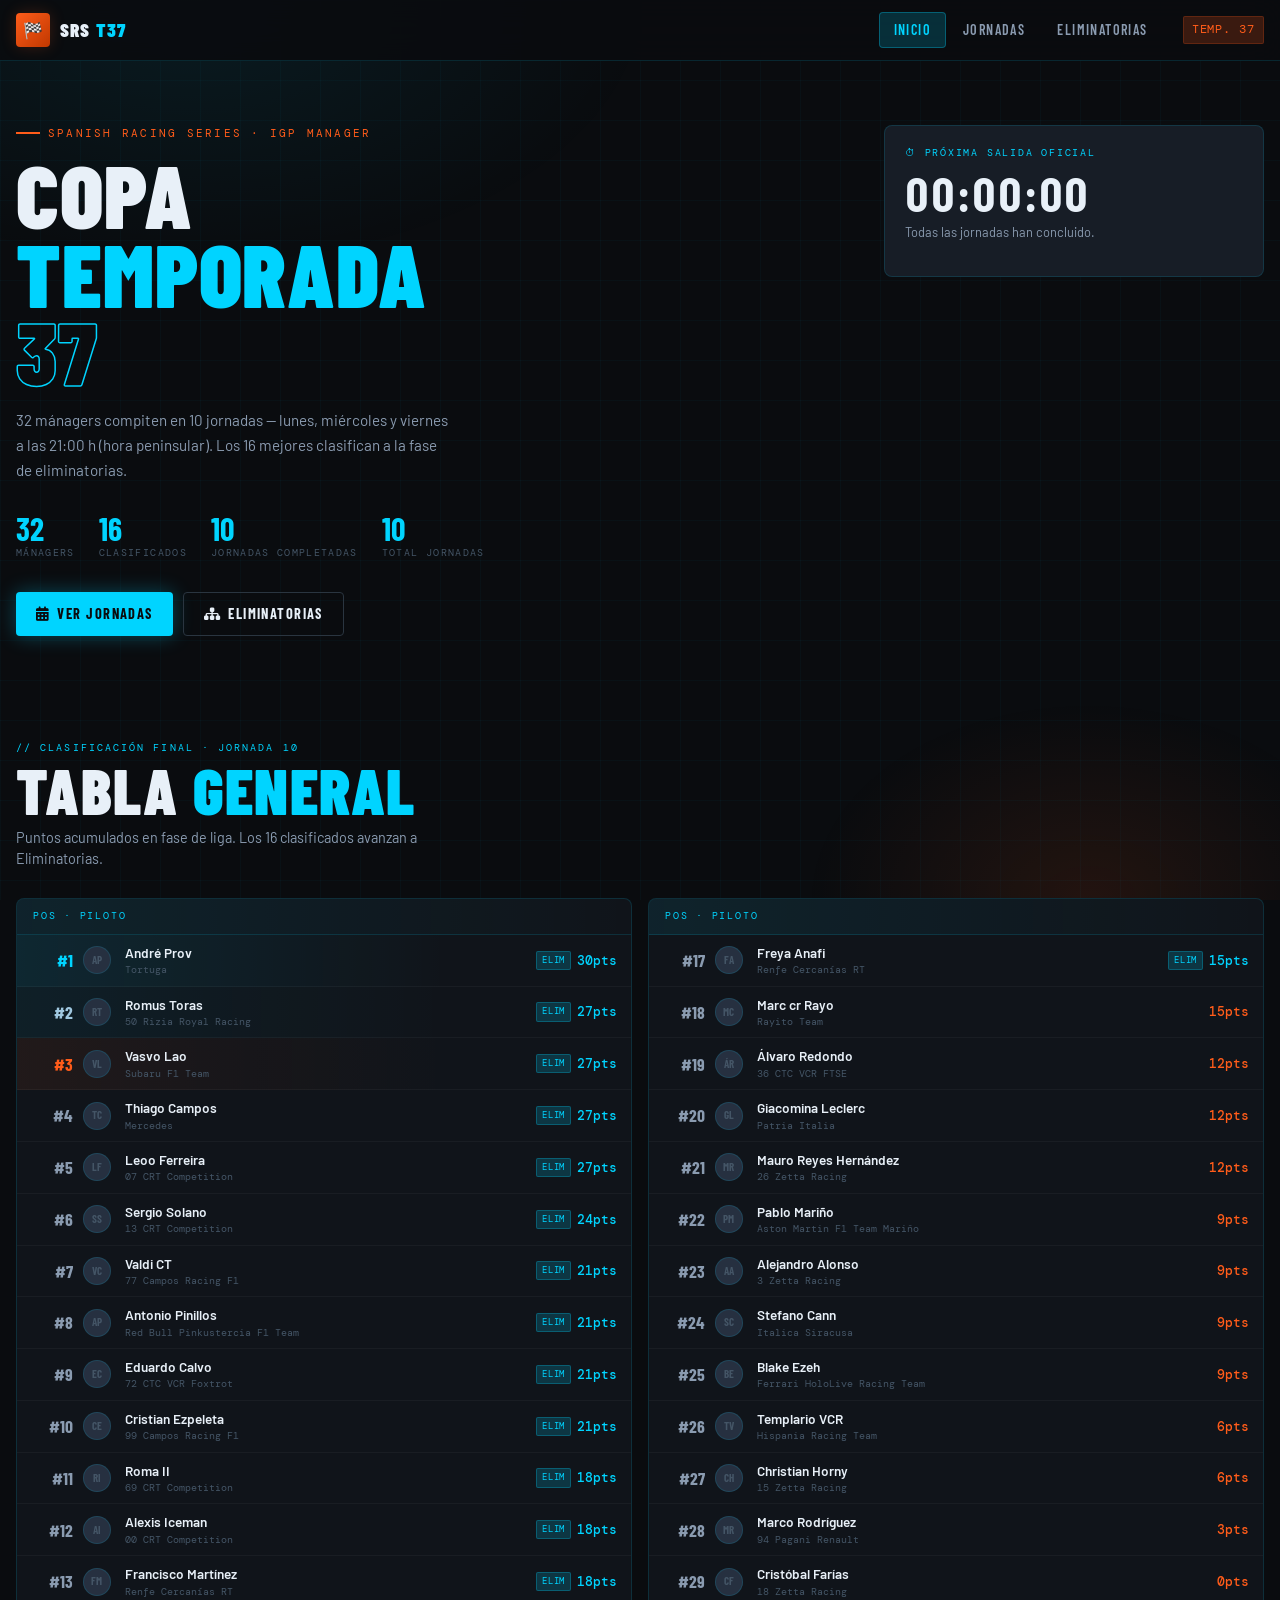
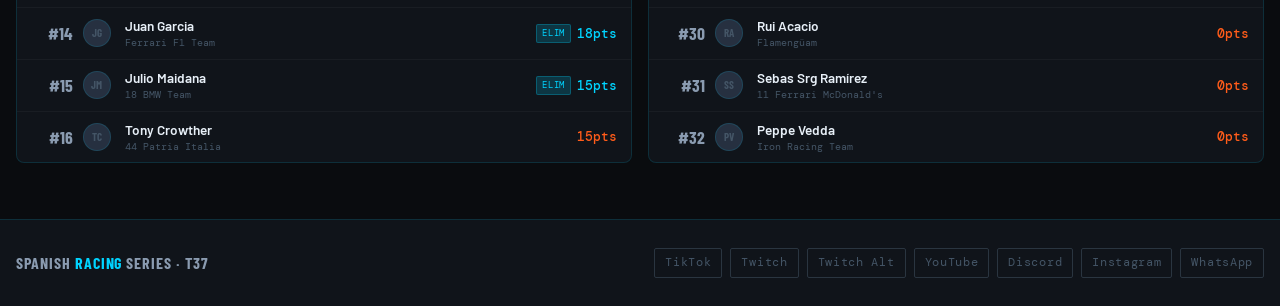
==== index.html @ 996b1fb2 "first commit" ====
<!DOCTYPE html>
<html lang="es">

<head>
    <meta charset="UTF-8">
    <meta name="viewport" content="width=device-width, initial-scale=1.0">
    <title>Spanish Racing Series — Temporada 37</title>
    <link rel="stylesheet" href="css/srs.css">
    <link rel="stylesheet" href="https://cdnjs.cloudflare.com/ajax/libs/font-awesome/6.4.0/css/all.min.css">
</head>

<body>

    <div class="ambient" aria-hidden="true"></div>

    <!-- ══ HEADER ══════════════════════════════════════════════ -->
    <header class="site-header">
        <div class="container header-inner">
            <a class="brand" href="index.html">
                <span class="brand-icon">🏁</span>
                <span class="brand-name">SRS <span>T37</span></span>
            </a>
            <nav class="site-nav" aria-label="Principal">
                <a href="index.html" class="active">Inicio</a>
                <a href="jornadas.html">Jornadas</a>
                <a href="eliminatorias.html">Eliminatorias</a>
            </nav>
            <span class="season-badge">TEMP. 37</span>
        </div>
    </header>

    <!-- ══ HERO ════════════════════════════════════════════════ -->
    <section class="hero">
        <div class="container">
            <div class="hero-grid">

                <!-- LEFT: copy + stats + CTAs -->
                <div>
                    <p class="hero-eyebrow">Spanish Racing Series · iGP Manager</p>
                    <h1 class="hero-title">
                        Copa<br>
                        <span class="accent">Temporada</span><br>
                        <span class="stroke">37</span>
                    </h1>
                    <p class="hero-desc">
                        32 mánagers compiten en 10 jornadas — lunes, miércoles y viernes a las 21:00 h (hora
                        peninsular).
                        Los 16 mejores clasifican a la fase de eliminatorias.
                    </p>

                    <div class="hero-stats-row" id="hero-stats"></div>

                    <div class="hero-ctas">
                        <a class="btn btn--primary" href="jornadas.html">
                            <i class="fas fa-calendar-alt"></i> Ver Jornadas
                        </a>
                        <a class="btn btn--outline" href="eliminatorias.html">
                            <i class="fas fa-sitemap"></i> Eliminatorias
                        </a>
                    </div>
                </div>

                <!-- RIGHT: countdown -->
                <div>
                    <div class="countdown-panel" id="countdown-panel">
                        <p class="countdown-label">⏱ Próxima salida oficial</p>
                        <div class="countdown-time" id="countdown-time">--:--:--</div>
                        <p class="countdown-note" id="countdown-note">21:00 h · Hora peninsular</p>
                        <div class="countdown-zones" id="countdown-zones"></div>
                    </div>
                </div>

            </div>
        </div>
    </section>

    <!-- ══ CLASIFICACION ════════════════════════════════════════ -->
    <section class="page-section">
        <div class="container">
            <p class="section-label">// Clasificación final · Jornada 10</p>
            <h2 class="section-title">Tabla <em>General</em></h2>
            <p class="section-sub">Puntos acumulados en fase de liga. Los 16 clasificados avanzan a Eliminatorias.</p>

            <div style="margin-top:28px; display:grid; grid-template-columns:1fr 1fr; gap:16px;" id="clas-grid">
                <!-- filled by JS -->
            </div>
        </div>
    </section>

    <!-- ══ FOOTER ═══════════════════════════════════════════════ -->
    <footer class="site-footer">
        <div class="container footer-inner">
            <span class="footer-brand">Spanish <span>Racing</span> Series · T37</span>
            <div class="footer-links" id="footer-links"></div>
        </div>
    </footer>

    <script src="js/srs-data.js"></script>
    <script>
        // ── FOOTER ────────────────────────────────────────────────
        (function () {
            const fl = document.getElementById('footer-links');
            if (!fl) return;
            fl.innerHTML = SRS.redes.map(r =>
                `<a href="${r.href}" target="_blank" rel="noopener noreferrer">${r.label}</a>`
            ).join('');
        })();

        // ── STATS ROW ────────────────────────────────────────────
        (function () {
            const el = document.getElementById('hero-stats');
            if (!el) return;
            const clasificados = SRS.pilotos.filter(p => p.clasificado).length;
            const completadas = SRS.jornadas.filter(j => j.estado === 'completada').length;
            const stats = [
                { num: SRS.pilotos.length, lbl: 'Mánagers' },
                { num: clasificados, lbl: 'Clasificados' },
                { num: completadas, lbl: 'Jornadas completadas' },
                { num: 10, lbl: 'Total jornadas' },
            ];
            el.innerHTML = stats.map(s =>
                `<div class="stat-block"><span class="num">${s.num}</span><span class="lbl">${s.lbl}</span></div>`
            ).join('');
        })();

        // ── CLASIFICACION ─────────────────────────────────────────
        (function () {
            const grid = document.getElementById('clas-grid');
            if (!grid) return;

            const sorted = [...SRS.pilotos].sort((a, b) => a.pos - b.pos);
            const half = Math.ceil(sorted.length / 2);
            const colA = sorted.slice(0, half);
            const colB = sorted.slice(half);

            function buildCol(pilotos) {
                const panel = document.createElement('div');
                panel.className = 'panel';
                panel.innerHTML = `
      <div class="panel-header">
        <span class="panel-header-label">Pos · Piloto</span>
      </div>
      <div class="clasificacion-table">
        ${pilotos.map(p => {
                    const topCls = p.pos <= 3 ? ` top-${p.pos}` : '';
                    const posCls = p.pos === 1 ? 'p1' : p.pos === 2 ? 'p2' : p.pos === 3 ? 'p3' : '';
                    const iniciales = p.nombre.split(' ').map(w => w[0]).join('').slice(0, 2).toUpperCase();
                    const ptsClass = p.clasificado ? 'clas-pts' : 'clas-pts elim';
                    const chip = p.clasificado
                        ? `<span class="chip chip--cyan" style="font-size:0.55rem;padding:2px 5px;">ELIM</span>`
                        : '';
                    return `<div class="clas-row${topCls}">
            <span class="clas-pos ${posCls}">#${p.pos}</span>
            <span class="clas-avatar">${iniciales}</span>
            <div class="clas-info">
              <strong>${p.nombre}</strong>
              <small>${p.equipo}</small>
            </div>
            <div style="display:flex;align-items:center;gap:6px;">
              ${chip}
              <span class="${ptsClass}">${p.puntos}pts</span>
            </div>
          </div>`;
                }).join('')}
      </div>`;
                return panel;
            }

            grid.appendChild(buildCol(colA));
            grid.appendChild(buildCol(colB));
        })();

        // ── COUNTDOWN ─────────────────────────────────────────────
        (function () {
            const timeEl = document.getElementById('countdown-time');
            const noteEl = document.getElementById('countdown-note');
            const zonesEl = document.getElementById('countdown-zones');
            if (!timeEl) return;

            const TZ_ES = 'Europe/Madrid';
            const TZ_CAN = 'Atlantic/Canary';
            const TZ_ARG = 'America/Argentina/Buenos_Aires';
            const localTZ = Intl.DateTimeFormat().resolvedOptions().timeZone;

            function getNextTarget() {
                const now = new Date();
                const targets = SRS.jornadas.map(j => {
                    const [y, m, d] = j.fecha.split('-').map(Number);
                    // Build 21:00 Madrid time
                    const utcBase = Date.UTC(y, m - 1, d, 21, 0, 0);
                    const guess = new Date(utcBase);
                    // refine offset
                    const fmt = new Intl.DateTimeFormat('en-GB', { timeZone: TZ_ES, hour: '2-digit', minute: '2-digit', hourCycle: 'h23' });
                    const parts = fmt.formatToParts(guess);
                    const h = +parts.find(p => p.type === 'hour').value;
                    const min = +parts.find(p => p.type === 'minute').value;
                    const offsetMs = (h * 60 + min - 21 * 60) * 60 * 1000;
                    return { jornada: j, date: new Date(utcBase - offsetMs) };
                });
                return targets.find(t => t.date > now) || null;
            }

            function fmtDur(ms) {
                const s = Math.max(Math.floor(ms / 1000), 0);
                const h = Math.floor(s / 3600);
                const m = Math.floor((s % 3600) / 60);
                const sec = s % 60;
                return `${String(h).padStart(2, '0')}:${String(m).padStart(2, '0')}:${String(sec).padStart(2, '0')}`;
            }

            function fmtZone(date, tz) {
                return new Intl.DateTimeFormat('es-ES', { timeZone: tz, hour: '2-digit', minute: '2-digit', hourCycle: 'h23' }).format(date);
            }

            function tick() {
                const t = getNextTarget();
                const now = new Date();
                if (!t) {
                    timeEl.textContent = '00:00:00';
                    noteEl.textContent = 'Todas las jornadas han concluido.';
                    zonesEl.innerHTML = '';
                    return;
                }
                const diff = t.date - now;
                timeEl.textContent = fmtDur(diff);
                noteEl.textContent = diff > 0
                    ? `${t.jornada.nombre} · ${t.jornada.fechaLabel} · 21:00 h`
                    : `En curso: ${t.jornada.nombre}`;

                const zones = [
                    { name: 'España (Pen.)', tz: TZ_ES },
                    { name: 'Canarias', tz: TZ_CAN },
                    { name: 'Argentina', tz: TZ_ARG },
                    { name: 'Tu zona', tz: localTZ },
                ];
                zonesEl.innerHTML = zones.map(z =>
                    `<div class="zone-row">
        <span class="zone-name">${z.name}</span>
        <span class="zone-time">${fmtZone(t.date, z.tz)}</span>
      </div>`
                ).join('');
            }

            tick();
            setInterval(tick, 1000);
        })();
    </script>

</body>

</html>
---- css/srs.css ----
/* ============================================================
   SPANISH RACING SERIES — SRS.CSS
   Aesthetic: Carbon / Electric Cyan / Signal Orange
   Fonts: Barlow Condensed (display) + DM Mono (data)
   ============================================================ */

@import url('https://fonts.googleapis.com/css2?family=Barlow+Condensed:ital,wght@0,300;0,400;0,600;0,700;0,900;1,700&family=DM+Mono:wght@400;500&family=Barlow:wght@400;500;600&display=swap');

:root {
    /* Core palette */
    --carbon: #0a0c0f;
    --carbon-2: #10141a;
    --carbon-3: #171d26;
    --carbon-4: #1e2633;
    --carbon-5: #263040;
    --panel: rgba(16, 20, 26, 0.92);

    --cyan: #00d4ff;
    --cyan-dim: rgba(0, 212, 255, 0.18);
    --cyan-glow: rgba(0, 212, 255, 0.35);
    --orange: #ff5c1a;
    --orange-dim: rgba(255, 92, 26, 0.2);
    --orange-glow: rgba(255, 92, 26, 0.4);
    --silver: #c8d4e0;
    --silver-dim: #6b7d8f;
    --silver-faint: #2a3540;

    /* Semantic */
    --text: #e8f0f8;
    --text-dim: #8a9bb0;
    --text-muted: #445566;
    --border: rgba(0, 212, 255, 0.14);
    --border-bright: rgba(0, 212, 255, 0.45);
    --winner-bg: rgba(0, 212, 255, 0.07);

    /* Radii */
    --r-sm: 4px;
    --r-md: 8px;
    --r-lg: 12px;

    --transition: all 0.2s ease;
}

*,
*::before,
*::after {
    box-sizing: border-box;
    margin: 0;
    padding: 0;
}

html {
    scroll-behavior: smooth;
}

body {
    font-family: 'Barlow', sans-serif;
    background: var(--carbon);
    color: var(--text);
    min-height: 100vh;
    line-height: 1.5;
    overflow-x: hidden;
}

/* ── GRID NOISE TEXTURE ───────────────────────────────── */
body::before {
    content: '';
    position: fixed;
    inset: 0;
    z-index: 0;
    pointer-events: none;
    background-image:
        linear-gradient(rgba(0, 212, 255, 0.03) 1px, transparent 1px),
        linear-gradient(90deg, rgba(0, 212, 255, 0.03) 1px, transparent 1px);
    background-size: 40px 40px;
}

/* ── AMBIENT GLOW ─────────────────────────────────────── */
.ambient {
    position: fixed;
    inset: 0;
    pointer-events: none;
    z-index: 0;
    background:
        radial-gradient(ellipse 60% 50% at 15% 0%, rgba(0, 212, 255, 0.08) 0%, transparent 60%),
        radial-gradient(ellipse 40% 40% at 85% 100%, rgba(255, 92, 26, 0.1) 0%, transparent 55%);
}

/* ── CONTAINER ────────────────────────────────────────── */
.container {
    width: min(1280px, calc(100% - 2rem));
    margin-inline: auto;
    position: relative;
    z-index: 1;
}

/* ══════════════════════════════════════════════════════
   HEADER
══════════════════════════════════════════════════════ */
.site-header {
    position: sticky;
    top: 0;
    z-index: 100;
    background: rgba(10, 12, 15, 0.9);
    backdrop-filter: blur(16px);
    border-bottom: 1px solid var(--border);
}

.header-inner {
    display: flex;
    align-items: center;
    gap: 20px;
    height: 60px;
}

.brand {
    display: flex;
    align-items: center;
    gap: 10px;
    text-decoration: none;
    flex-shrink: 0;
}

.brand-icon {
    width: 34px;
    height: 34px;
    background: linear-gradient(135deg, var(--orange), #c03800);
    border-radius: var(--r-sm);
    display: grid;
    place-items: center;
    font-size: 16px;
    box-shadow: 0 0 16px var(--orange-dim);
}

.brand-name {
    font-family: 'Barlow Condensed', sans-serif;
    font-weight: 900;
    font-size: 1.2rem;
    letter-spacing: 0.06em;
    text-transform: uppercase;
    color: var(--text);
}

.brand-name span {
    color: var(--cyan);
}

.site-nav {
    display: flex;
    align-items: center;
    gap: 2px;
    margin-left: auto;
}

.site-nav a {
    font-family: 'Barlow Condensed', sans-serif;
    font-weight: 600;
    font-size: 0.88rem;
    letter-spacing: 0.1em;
    text-transform: uppercase;
    text-decoration: none;
    color: var(--text-dim);
    padding: 6px 14px;
    border-radius: var(--r-sm);
    transition: var(--transition);
    border: 1px solid transparent;
}

.site-nav a:hover {
    color: var(--cyan);
    background: var(--cyan-dim);
    border-color: var(--border);
}

.site-nav a.active {
    color: var(--cyan);
    background: var(--cyan-dim);
    border-color: rgba(0, 212, 255, 0.3);
}

.season-badge {
    font-family: 'DM Mono', monospace;
    font-size: 0.72rem;
    letter-spacing: 0.08em;
    color: var(--orange);
    border: 1px solid var(--orange-dim);
    border-radius: 2px;
    padding: 4px 8px;
    background: var(--orange-dim);
    flex-shrink: 0;
}

/* ══════════════════════════════════════════════════════
   FOOTER
══════════════════════════════════════════════════════ */
.site-footer {
    border-top: 1px solid var(--border);
    background: var(--carbon-2);
    padding: 28px 0;
    position: relative;
    z-index: 1;
}

.footer-inner {
    display: flex;
    justify-content: space-between;
    align-items: center;
    gap: 20px;
    flex-wrap: wrap;
}

.footer-brand {
    font-family: 'Barlow Condensed', sans-serif;
    font-weight: 700;
    font-size: 1rem;
    letter-spacing: 0.06em;
    text-transform: uppercase;
    color: var(--text-dim);
}

.footer-brand span {
    color: var(--cyan);
}

.footer-links {
    display: flex;
    gap: 8px;
    flex-wrap: wrap;
    align-items: center;
}

.footer-links a {
    font-family: 'DM Mono', monospace;
    font-size: 0.72rem;
    letter-spacing: 0.06em;
    text-decoration: none;
    color: var(--text-muted);
    padding: 5px 10px;
    border: 1px solid var(--silver-faint);
    border-radius: 2px;
    transition: var(--transition);
}

.footer-links a:hover {
    color: var(--cyan);
    border-color: var(--border-bright);
    background: var(--cyan-dim);
}

/* ══════════════════════════════════════════════════════
   SECTION UTILITY
══════════════════════════════════════════════════════ */
.page-section {
    padding: 56px 0;
    position: relative;
    z-index: 1;
}

.section-label {
    font-family: 'DM Mono', monospace;
    font-size: 0.65rem;
    letter-spacing: 0.2em;
    text-transform: uppercase;
    color: var(--cyan);
    margin-bottom: 6px;
}

.section-title {
    font-family: 'Barlow Condensed', sans-serif;
    font-weight: 900;
    font-size: clamp(2.4rem, 5vw, 4rem);
    letter-spacing: 0.02em;
    text-transform: uppercase;
    line-height: 0.9;
    color: var(--text);
}

.section-title em {
    font-style: normal;
    color: var(--cyan);
}

.section-sub {
    color: var(--text-dim);
    font-size: 0.9rem;
    margin-top: 8px;
    max-width: 52ch;
}

/* ── PANEL CARDS ──────────────────────────────────────── */
.panel {
    background: var(--carbon-2);
    border: 1px solid var(--border);
    border-radius: var(--r-md);
    overflow: hidden;
}

.panel-header {
    padding: 10px 16px;
    background: linear-gradient(90deg, rgba(0, 212, 255, 0.08), transparent);
    border-bottom: 1px solid var(--border);
    display: flex;
    align-items: center;
    gap: 8px;
}

.panel-header-label {
    font-family: 'DM Mono', monospace;
    font-size: 0.62rem;
    letter-spacing: 0.18em;
    text-transform: uppercase;
    color: var(--cyan);
}

/* ── DATA CHIP ────────────────────────────────────────── */
.chip {
    font-family: 'DM Mono', monospace;
    font-size: 0.65rem;
    letter-spacing: 0.08em;
    padding: 3px 8px;
    border-radius: 2px;
}

.chip--cyan {
    color: var(--cyan);
    background: var(--cyan-dim);
    border: 1px solid rgba(0, 212, 255, 0.25);
}

.chip--orange {
    color: var(--orange);
    background: var(--orange-dim);
    border: 1px solid rgba(255, 92, 26, 0.3);
}

.chip--done {
    color: #4ade80;
    background: rgba(74, 222, 128, 0.1);
    border: 1px solid rgba(74, 222, 128, 0.25);
}

.chip--grey {
    color: var(--text-dim);
    background: var(--silver-faint);
    border: 1px solid rgba(255, 255, 255, 0.06);
}

/* ══════════════════════════════════════════════════════
   INDEX PAGE — HERO
══════════════════════════════════════════════════════ */
.hero {
    padding: 64px 0 48px;
    position: relative;
    z-index: 1;
}

.hero-grid {
    display: grid;
    grid-template-columns: 1fr 380px;
    gap: 32px;
    align-items: start;
}

.hero-eyebrow {
    font-family: 'DM Mono', monospace;
    font-size: 0.7rem;
    letter-spacing: 0.2em;
    text-transform: uppercase;
    color: var(--orange);
    margin-bottom: 12px;
    display: flex;
    align-items: center;
    gap: 8px;
}

.hero-eyebrow::before {
    content: '';
    width: 24px;
    height: 2px;
    background: var(--orange);
    display: inline-block;
}

.hero-title {
    font-family: 'Barlow Condensed', sans-serif;
    font-weight: 900;
    font-size: clamp(3.2rem, 7vw, 6rem);
    letter-spacing: 0.01em;
    text-transform: uppercase;
    line-height: 0.88;
    color: var(--text);
    margin-bottom: 18px;
}

.hero-title .accent {
    color: var(--cyan);
}

.hero-title .stroke {
    -webkit-text-stroke: 1.5px var(--cyan);
    color: transparent;
}

.hero-desc {
    color: var(--text-dim);
    font-size: 0.95rem;
    max-width: 48ch;
    line-height: 1.65;
    margin-bottom: 28px;
}

.hero-stats-row {
    display: flex;
    gap: 24px;
    flex-wrap: wrap;
    margin-bottom: 32px;
}

.stat-block {
    display: flex;
    flex-direction: column;
}

.stat-block .num {
    font-family: 'Barlow Condensed', sans-serif;
    font-weight: 700;
    font-size: 2rem;
    color: var(--cyan);
    line-height: 1;
}

.stat-block .lbl {
    font-family: 'DM Mono', monospace;
    font-size: 0.6rem;
    letter-spacing: 0.14em;
    text-transform: uppercase;
    color: var(--text-muted);
    margin-top: 2px;
}

.hero-ctas {
    display: flex;
    gap: 10px;
    flex-wrap: wrap;
}

.btn {
    display: inline-flex;
    align-items: center;
    gap: 7px;
    font-family: 'Barlow Condensed', sans-serif;
    font-weight: 700;
    font-size: 0.9rem;
    letter-spacing: 0.1em;
    text-transform: uppercase;
    text-decoration: none;
    border-radius: var(--r-sm);
    padding: 10px 20px;
    transition: var(--transition);
    cursor: pointer;
    border: none;
}

.btn--primary {
    background: var(--cyan);
    color: var(--carbon);
    box-shadow: 0 0 20px rgba(0, 212, 255, 0.3);
}

.btn--primary:hover {
    background: #33ddff;
    box-shadow: 0 0 32px rgba(0, 212, 255, 0.5);
    transform: translateY(-1px);
}

.btn--outline {
    background: transparent;
    color: var(--text);
    border: 1px solid var(--silver-faint);
}

.btn--outline:hover {
    border-color: var(--cyan);
    color: var(--cyan);
    background: var(--cyan-dim);
}

/* ── COUNTDOWN ────────────────────────────────────────── */
.countdown-panel {
    background: var(--carbon-3);
    border: 1px solid var(--border);
    border-radius: var(--r-md);
    padding: 20px;
}

.countdown-label {
    font-family: 'DM Mono', monospace;
    font-size: 0.62rem;
    letter-spacing: 0.18em;
    text-transform: uppercase;
    color: var(--cyan);
    margin-bottom: 8px;
}

.countdown-time {
    font-family: 'Barlow Condensed', sans-serif;
    font-weight: 700;
    font-size: 3rem;
    letter-spacing: 0.04em;
    color: var(--text);
    line-height: 1;
    margin-bottom: 6px;
    font-variant-numeric: tabular-nums;
}

.countdown-note {
    font-size: 0.8rem;
    color: var(--text-dim);
    margin-bottom: 14px;
}

.countdown-zones {
    display: grid;
    grid-template-columns: 1fr 1fr;
    gap: 6px;
}

.zone-row {
    display: flex;
    justify-content: space-between;
    align-items: center;
    background: var(--carbon-4);
    border-radius: var(--r-sm);
    padding: 6px 10px;
}

.zone-name {
    font-family: 'DM Mono', monospace;
    font-size: 0.6rem;
    letter-spacing: 0.08em;
    color: var(--text-dim);
}

.zone-time {
    font-family: 'DM Mono', monospace;
    font-size: 0.7rem;
    color: var(--cyan);
    font-weight: 500;
}

/* ── CLASIFICACION ────────────────────────────────────── */
.clasificacion-table {
    width: 100%;
}

.clas-row {
    display: grid;
    grid-template-columns: 42px 32px 1fr auto;
    align-items: center;
    gap: 10px;
    padding: 8px 14px;
    border-bottom: 1px solid rgba(255, 255, 255, 0.04);
    transition: background 0.15s;
}

.clas-row:last-child {
    border-bottom: none;
}

.clas-row:hover {
    background: rgba(0, 212, 255, 0.04);
}

.clas-row.top-1 {
    background: linear-gradient(90deg, rgba(0, 212, 255, 0.1) 0%, transparent 70%);
}

.clas-row.top-2 {
    background: linear-gradient(90deg, rgba(0, 212, 255, 0.06) 0%, transparent 70%);
}

.clas-row.top-3 {
    background: linear-gradient(90deg, rgba(255, 92, 26, 0.07) 0%, transparent 70%);
}

.clas-pos {
    font-family: 'Barlow Condensed', sans-serif;
    font-weight: 700;
    font-size: 1.1rem;
    color: var(--text-dim);
    text-align: right;
}

.clas-pos.p1 {
    color: var(--cyan);
}

.clas-pos.p2 {
    color: #a0c8e0;
}

.clas-pos.p3 {
    color: var(--orange);
}

.clas-avatar {
    width: 28px;
    height: 28px;
    border-radius: 50%;
    background: var(--carbon-5);
    border: 1px solid var(--border);
    display: grid;
    place-items: center;
    font-size: 11px;
    color: var(--text-muted);
    flex-shrink: 0;
    font-family: 'Barlow Condensed', sans-serif;
    font-weight: 700;
    letter-spacing: 0.02em;
}

.clas-info strong {
    display: block;
    font-size: 0.85rem;
    font-weight: 600;
    color: var(--text);
    white-space: nowrap;
    overflow: hidden;
    text-overflow: ellipsis;
}

.clas-info small {
    font-family: 'DM Mono', monospace;
    font-size: 0.6rem;
    color: var(--text-muted);
    white-space: nowrap;
    overflow: hidden;
    text-overflow: ellipsis;
    display: block;
}

.clas-pts {
    font-family: 'DM Mono', monospace;
    font-size: 0.8rem;
    font-weight: 500;
    color: var(--cyan);
    white-space: nowrap;
}

.clas-pts.elim {
    color: var(--orange);
}

/* ══════════════════════════════════════════════════════
   JORNADAS PAGE
══════════════════════════════════════════════════════ */
.jornada-grid {
    display: grid;
    grid-template-columns: repeat(auto-fill, minmax(340px, 1fr));
    gap: 16px;
}

.jornada-card {
    background: var(--carbon-2);
    border: 1px solid var(--border);
    border-radius: var(--r-md);
    overflow: hidden;
    transition: var(--transition);
}

.jornada-card:hover {
    border-color: rgba(0, 212, 255, 0.3);
    box-shadow: 0 8px 32px rgba(0, 0, 0, 0.4);
    transform: translateY(-2px);
}

.jornada-card.hidden-jornada {
    display: none;
}

.jornada-head {
    padding: 12px 16px;
    background: linear-gradient(90deg, rgba(0, 212, 255, 0.08), transparent);
    border-bottom: 1px solid var(--border);
    display: flex;
    align-items: center;
    justify-content: space-between;
}

.jornada-name {
    font-family: 'Barlow Condensed', sans-serif;
    font-weight: 700;
    font-size: 1.1rem;
    letter-spacing: 0.06em;
    text-transform: uppercase;
    color: var(--text);
}

.jornada-date {
    font-family: 'DM Mono', monospace;
    font-size: 0.62rem;
    letter-spacing: 0.08em;
    color: var(--text-muted);
    margin-top: 2px;
}

.jornada-body {
    padding: 0;
}

.duelo-row {
    display: grid;
    grid-template-columns: 1fr auto 1fr;
    align-items: center;
    padding: 7px 14px;
    border-bottom: 1px solid rgba(255, 255, 255, 0.03);
    gap: 6px;
}

.duelo-row:last-child {
    border-bottom: none;
}

.duelo-driver {
    font-size: 0.78rem;
    font-weight: 600;
    white-space: nowrap;
    overflow: hidden;
    text-overflow: ellipsis;
}

.duelo-driver.winner {
    color: var(--cyan);
}

.duelo-driver.loser {
    color: var(--text-muted);
}

.duelo-driver-left {
    text-align: right;
}

.duelo-driver-right {
    text-align: left;
}

.duelo-pos {
    font-family: 'DM Mono', monospace;
    font-size: 0.6rem;
    color: var(--text-muted);
}

.duelo-pos.winner-pos {
    color: var(--cyan);
}

.duelo-pos.loser-pos {
    color: var(--text-muted);
}

.duelo-sep {
    display: flex;
    flex-direction: column;
    align-items: center;
    gap: 2px;
    flex-shrink: 0;
}

.duelo-sep-scores {
    display: flex;
    align-items: center;
    gap: 4px;
}

.pos-badge {
    font-family: 'DM Mono', monospace;
    font-size: 0.65rem;
    font-weight: 500;
    padding: 2px 5px;
    border-radius: 2px;
    min-width: 26px;
    text-align: center;
}

.pos-badge.w {
    background: var(--cyan-dim);
    color: var(--cyan);
    border: 1px solid rgba(0, 212, 255, 0.25);
}

.pos-badge.l {
    background: var(--carbon-4);
    color: var(--text-muted);
    border: 1px solid var(--silver-faint);
}

.pos-badge.s {
    background: var(--orange-dim);
    color: var(--orange);
    border: 1px solid rgba(255, 92, 26, 0.25);
}

.duelo-vs {
    font-family: 'DM Mono', monospace;
    font-size: 0.55rem;
    letter-spacing: 0.12em;
    color: var(--text-muted);
}

.jornada-locked {
    padding: 24px 16px;
    text-align: center;
    color: var(--text-muted);
}

.jornada-locked-icon {
    font-size: 1.6rem;
    margin-bottom: 8px;
    opacity: 0.4;
}

.jornada-locked p {
    font-family: 'DM Mono', monospace;
    font-size: 0.7rem;
    letter-spacing: 0.1em;
    text-transform: uppercase;
}

/* ══════════════════════════════════════════════════════
   ELIMINATORIAS PAGE — SYMMETRIC BRACKET
══════════════════════════════════════════════════════ */
.bracket-outer {
    position: relative;
    z-index: 1;
}

/* symmetric layout: left side + center + right side */
.bracket-symmetric {
    display: grid;
    grid-template-columns: 1fr 180px 180px 120px 180px 180px 1fr;
    gap: 0;
    align-items: center;
    min-height: 600px;
}

/* ── MATCH CARD ───────────────────────────────────────── */
.m-card {
    background: var(--carbon-2);
    border: 1px solid var(--border);
    border-radius: var(--r-sm);
    overflow: hidden;
    transition: var(--transition);
    margin: 3px;
}

.m-card:hover {
    border-color: rgba(0, 212, 255, 0.4);
    box-shadow: 0 4px 20px rgba(0, 0, 0, 0.5);
}

.m-card.final-card {
    border-color: rgba(0, 212, 255, 0.4);
    box-shadow: 0 0 30px rgba(0, 212, 255, 0.12);
    margin: 0;
}

.m-head {
    background: linear-gradient(90deg, rgba(0, 212, 255, 0.1), transparent);
    border-bottom: 1px solid var(--border);
    padding: 2px 8px;
    font-family: 'DM Mono', monospace;
    font-size: 0.55rem;
    letter-spacing: 0.16em;
    text-transform: uppercase;
    color: var(--cyan);
}

.m-head.final-head {
    background: linear-gradient(90deg, rgba(255, 92, 26, 0.15), rgba(0, 212, 255, 0.1));
    color: var(--orange);
}

.m-slot {
    display: flex;
    align-items: center;
    gap: 6px;
    padding: 5px 8px;
    min-height: 26px;
    font-size: 0.72rem;
    font-weight: 600;
    color: var(--text-dim);
    border-bottom: 1px solid rgba(255, 255, 255, 0.03);
    transition: background 0.15s;
}

.m-slot:last-child {
    border-bottom: none;
}

.m-slot.tbd {
    color: var(--text-muted);
    font-style: italic;
    font-weight: 400;
}

.m-slot.winner {
    color: var(--cyan);
    background: var(--winner-bg);
    font-weight: 700;
}

.m-seed {
    width: 16px;
    height: 16px;
    border-radius: 2px;
    background: var(--carbon-4);
    display: grid;
    place-items: center;
    font-family: 'DM Mono', monospace;
    font-size: 0.55rem;
    font-weight: 500;
    color: var(--text-muted);
    flex-shrink: 0;
}

.m-slot.winner .m-seed {
    background: var(--cyan-dim);
    color: var(--cyan);
}

.m-pos {
    margin-left: auto;
    flex-shrink: 0;
    font-family: 'DM Mono', monospace;
    font-size: 0.58rem;
}

.m-pos.w {
    color: var(--cyan);
}

.m-pos.l {
    color: var(--text-muted);
}

.m-name {
    flex: 1;
    overflow: hidden;
    text-overflow: ellipsis;
    white-space: nowrap;
}

.m-vs {
    text-align: center;
    padding: 1px;
    font-family: 'DM Mono', monospace;
    font-size: 0.5rem;
    letter-spacing: 0.12em;
    color: var(--text-muted);
    background: rgba(0, 0, 0, 0.2);
    border-top: 1px solid rgba(255, 255, 255, 0.03);
    border-bottom: 1px solid rgba(255, 255, 255, 0.03);
}

/* ── BRACKET COLUMNS ──────────────────────────────────── */
.b-col {
    display: flex;
    flex-direction: column;
    justify-content: space-around;
    height: 100%;
    padding: 8px 0;
}

.b-col-label {
    text-align: center;
    margin-bottom: 8px;
    font-family: 'DM Mono', monospace;
    font-size: 0.58rem;
    letter-spacing: 0.16em;
    text-transform: uppercase;
    color: var(--text-muted);
}

.b-col-label span {
    display: block;
    color: var(--cyan);
    font-size: 0.55rem;
    margin-top: 2px;
}

/* ── CENTER TROPHY COLUMN ─────────────────────────────── */
.b-center {
    display: flex;
    flex-direction: column;
    align-items: center;
    justify-content: center;
    gap: 12px;
    padding: 12px 4px;
}

.trophy-icon {
    width: 52px;
    height: 52px;
    border-radius: 50%;
    background: linear-gradient(135deg, var(--orange), #7a2200);
    display: grid;
    place-items: center;
    font-size: 22px;
    box-shadow: 0 0 24px var(--orange-dim), 0 0 0 1px rgba(255, 92, 26, 0.3);
    animation: trophyGlow 3s ease-in-out infinite;
}

@keyframes trophyGlow {

    0%,
    100% {
        box-shadow: 0 0 20px var(--orange-dim), 0 0 0 1px rgba(255, 92, 26, 0.3);
    }

    50% {
        box-shadow: 0 0 36px rgba(255, 92, 26, 0.5), 0 0 0 1px rgba(255, 92, 26, 0.5);
    }
}

.champion-label {
    font-family: 'Barlow Condensed', sans-serif;
    font-weight: 900;
    font-size: 1.1rem;
    letter-spacing: 0.08em;
    text-transform: uppercase;
    color: var(--orange);
    text-align: center;
}

/* ── SVG CONNECTORS ───────────────────────────────────── */
.b-connector {
    position: relative;
    display: flex;
    align-items: stretch;
    height: 100%;
}

.b-connector svg {
    width: 100%;
    height: 100%;
    overflow: visible;
    position: absolute;
    inset: 0;
}

/* ── PHASE PILLS ──────────────────────────────────────── */
.bracket-phases {
    display: flex;
    gap: 8px;
    justify-content: center;
    margin-bottom: 20px;
    flex-wrap: wrap;
}

.phase-pill {
    font-family: 'DM Mono', monospace;
    font-size: 0.65rem;
    letter-spacing: 0.1em;
    text-transform: uppercase;
    padding: 6px 14px;
    border-radius: 2px;
    border: 1px solid var(--border);
    color: var(--text-dim);
    background: var(--carbon-3);
    transition: var(--transition);
}

.phase-pill.active {
    color: var(--cyan);
    border-color: rgba(0, 212, 255, 0.4);
    background: var(--cyan-dim);
}

.phase-pill.done {
    color: var(--text-muted);
    border-color: var(--silver-faint);
    text-decoration: line-through;
}

/* ── PAGE HERO (jornadas / eliminatorias) ─────────────── */
.page-hero {
    padding: 40px 0 32px;
    border-bottom: 1px solid var(--border);
    margin-bottom: 40px;
    position: relative;
    z-index: 1;
}

.page-hero-inner {
    display: flex;
    align-items: flex-end;
    justify-content: space-between;
    gap: 20px;
    flex-wrap: wrap;
}

/* ── NEXT ROUND BANNER ────────────────────────────────── */
.next-banner {
    background: linear-gradient(90deg, var(--carbon-3), var(--carbon-4));
    border: 1px solid var(--border);
    border-left: 3px solid var(--cyan);
    border-radius: var(--r-md);
    padding: 14px 20px;
    display: flex;
    align-items: center;
    gap: 16px;
    margin-bottom: 28px;
    flex-wrap: wrap;
}

.next-banner-label {
    font-family: 'DM Mono', monospace;
    font-size: 0.62rem;
    letter-spacing: 0.16em;
    text-transform: uppercase;
    color: var(--cyan);
}

.next-banner-text {
    font-size: 0.9rem;
    font-weight: 600;
    color: var(--text);
}

.next-banner-time {
    font-family: 'Barlow Condensed', sans-serif;
    font-weight: 700;
    font-size: 1.8rem;
    color: var(--cyan);
    letter-spacing: 0.04em;
    margin-left: auto;
    font-variant-numeric: tabular-nums;
}

/* ── BRACKET NOTE ─────────────────────────────────────── */
.bracket-note {
    text-align: center;
    margin-top: 20px;
    font-family: 'DM Mono', monospace;
    font-size: 0.62rem;
    letter-spacing: 0.1em;
    color: var(--text-muted);
    border-top: 1px solid var(--border);
    padding-top: 16px;
}

/* ── RESPONSIVE ───────────────────────────────────────── */
@media (max-width: 1100px) {
    .bracket-symmetric {
        grid-template-columns: 1fr 160px 160px 100px 160px 160px 1fr;
    }
}

@media (max-width: 960px) {
    .hero-grid {
        grid-template-columns: 1fr;
    }

    .countdown-panel {
        max-width: 480px;
    }

    .bracket-symmetric {
        overflow-x: auto;
        min-width: 900px;
    }

    .bracket-outer {
        overflow-x: auto;
    }
}

@media (max-width: 640px) {
    .site-nav a {
        padding: 5px 10px;
        font-size: 0.78rem;
    }

    .hero-title {
        font-size: 2.8rem;
    }

    .footer-inner {
        flex-direction: column;
        align-items: flex-start;
    }

    .countdown-zones {
        grid-template-columns: 1fr;
    }
}
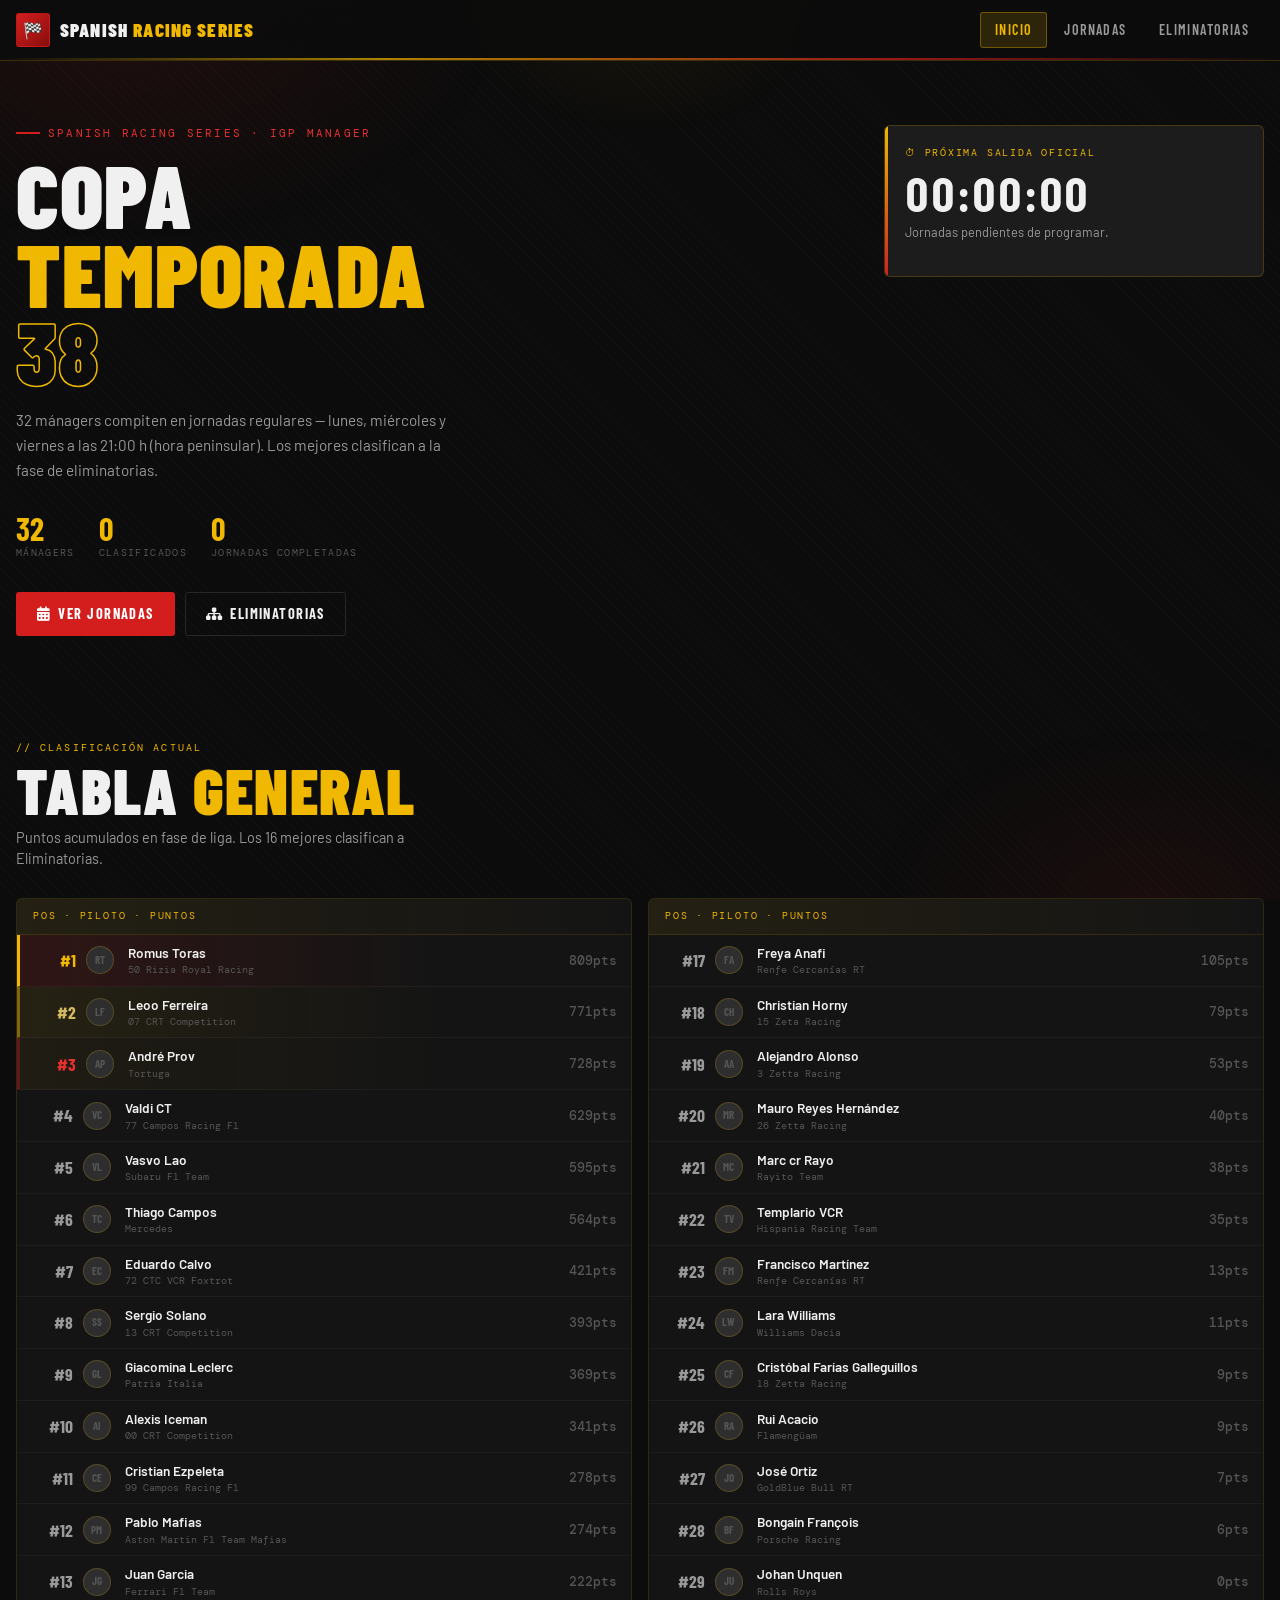
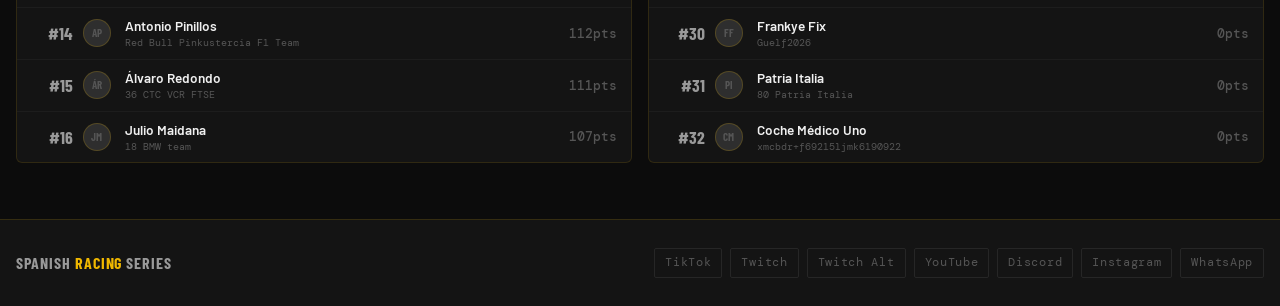
==== commit 9096bd47: "NEW COPASRS" ====
--- a/index.html
+++ b/index.html
@@ -4,7 +4,7 @@
 <head>
     <meta charset="UTF-8">
     <meta name="viewport" content="width=device-width, initial-scale=1.0">
-    <title>Spanish Racing Series — Temporada 37</title>
+    <title>Spanish Racing Series</title>
     <link rel="stylesheet" href="css/srs.css">
     <link rel="stylesheet" href="https://cdnjs.cloudflare.com/ajax/libs/font-awesome/6.4.0/css/all.min.css">
 </head>
@@ -18,14 +18,13 @@
         <div class="container header-inner">
             <a class="brand" href="index.html">
                 <span class="brand-icon">🏁</span>
-                <span class="brand-name">SRS <span>T37</span></span>
+                <span class="brand-name">Spanish <span>Racing Series</span></span>
             </a>
             <nav class="site-nav" aria-label="Principal">
                 <a href="index.html" class="active">Inicio</a>
                 <a href="jornadas.html">Jornadas</a>
                 <a href="eliminatorias.html">Eliminatorias</a>
             </nav>
-            <span class="season-badge">TEMP. 37</span>
         </div>
     </header>
 
@@ -40,12 +39,11 @@
                     <h1 class="hero-title">
                         Copa<br>
                         <span class="accent">Temporada</span><br>
-                        <span class="stroke">37</span>
+                        <span class="stroke" id="hero-season-num">38</span>
                     </h1>
                     <p class="hero-desc">
-                        32 mánagers compiten en 10 jornadas — lunes, miércoles y viernes a las 21:00 h (hora
-                        peninsular).
-                        Los 16 mejores clasifican a la fase de eliminatorias.
+                        32 mánagers compiten en jornadas regulares — lunes, miércoles y viernes a las 21:00 h
+                        (hora peninsular). Los mejores clasifican a la fase de eliminatorias.
                     </p>
 
                     <div class="hero-stats-row" id="hero-stats"></div>
@@ -77,20 +75,18 @@
     <!-- ══ CLASIFICACION ════════════════════════════════════════ -->
     <section class="page-section">
         <div class="container">
-            <p class="section-label">// Clasificación final · Jornada 10</p>
+            <p class="section-label">// Clasificación actual</p>
             <h2 class="section-title">Tabla <em>General</em></h2>
-            <p class="section-sub">Puntos acumulados en fase de liga. Los 16 clasificados avanzan a Eliminatorias.</p>
-
-            <div style="margin-top:28px; display:grid; grid-template-columns:1fr 1fr; gap:16px;" id="clas-grid">
-                <!-- filled by JS -->
-            </div>
+            <p class="section-sub">Puntos acumulados en fase de liga. Los 16 mejores clasifican a Eliminatorias.</p>
+
+            <div style="margin-top:28px; display:grid; grid-template-columns:1fr 1fr; gap:16px;" id="clas-grid"></div>
         </div>
     </section>
 
     <!-- ══ FOOTER ═══════════════════════════════════════════════ -->
     <footer class="site-footer">
         <div class="container footer-inner">
-            <span class="footer-brand">Spanish <span>Racing</span> Series · T37</span>
+            <span class="footer-brand">Spanish <span>Racing</span> Series</span>
             <div class="footer-links" id="footer-links"></div>
         </div>
     </footer>
@@ -106,20 +102,22 @@
             ).join('');
         })();
 
-        // ── STATS ROW ────────────────────────────────────────────
+        // ── STATS ROW ─────────────────────────────────────────────
         (function () {
             const el = document.getElementById('hero-stats');
             if (!el) return;
             const clasificados = SRS.pilotos.filter(p => p.clasificado).length;
-            const completadas = SRS.jornadas.filter(j => j.estado === 'completada').length;
+            const completadas  = SRS.jornadas.filter(j => j.estado === 'completada').length;
             const stats = [
                 { num: SRS.pilotos.length, lbl: 'Mánagers' },
-                { num: clasificados, lbl: 'Clasificados' },
-                { num: completadas, lbl: 'Jornadas completadas' },
-                { num: 10, lbl: 'Total jornadas' },
+                { num: clasificados,        lbl: 'Clasificados' },
+                { num: completadas,         lbl: 'Jornadas completadas' },
             ];
             el.innerHTML = stats.map(s =>
-                `<div class="stat-block"><span class="num">${s.num}</span><span class="lbl">${s.lbl}</span></div>`
+                `<div class="stat-block">
+                    <span class="num">${s.num}</span>
+                    <span class="lbl">${s.lbl}</span>
+                </div>`
             ).join('');
         })();
 
@@ -130,54 +128,52 @@
 
             const sorted = [...SRS.pilotos].sort((a, b) => a.pos - b.pos);
             const half = Math.ceil(sorted.length / 2);
-            const colA = sorted.slice(0, half);
-            const colB = sorted.slice(half);
 
             function buildCol(pilotos) {
                 const panel = document.createElement('div');
                 panel.className = 'panel';
                 panel.innerHTML = `
-      <div class="panel-header">
-        <span class="panel-header-label">Pos · Piloto</span>
-      </div>
-      <div class="clasificacion-table">
-        ${pilotos.map(p => {
-                    const topCls = p.pos <= 3 ? ` top-${p.pos}` : '';
-                    const posCls = p.pos === 1 ? 'p1' : p.pos === 2 ? 'p2' : p.pos === 3 ? 'p3' : '';
-                    const iniciales = p.nombre.split(' ').map(w => w[0]).join('').slice(0, 2).toUpperCase();
-                    const ptsClass = p.clasificado ? 'clas-pts' : 'clas-pts elim';
-                    const chip = p.clasificado
-                        ? `<span class="chip chip--cyan" style="font-size:0.55rem;padding:2px 5px;">ELIM</span>`
-                        : '';
-                    return `<div class="clas-row${topCls}">
-            <span class="clas-pos ${posCls}">#${p.pos}</span>
-            <span class="clas-avatar">${iniciales}</span>
-            <div class="clas-info">
-              <strong>${p.nombre}</strong>
-              <small>${p.equipo}</small>
-            </div>
-            <div style="display:flex;align-items:center;gap:6px;">
-              ${chip}
-              <span class="${ptsClass}">${p.puntos}pts</span>
-            </div>
-          </div>`;
-                }).join('')}
-      </div>`;
+                    <div class="panel-header">
+                        <span class="panel-header-label">Pos · Piloto · Puntos</span>
+                    </div>
+                    <div class="clasificacion-table">
+                        ${pilotos.map(p => {
+                            const topCls  = p.pos <= 3 ? ` top-${p.pos}` : '';
+                            const posCls  = p.pos === 1 ? 'p1' : p.pos === 2 ? 'p2' : p.pos === 3 ? 'p3' : '';
+                            const iniciales = p.nombre.split(' ').map(w => w[0]).join('').slice(0, 2).toUpperCase();
+                            const chip = p.clasificado
+                                ? `<span class="chip chip--cyan" style="font-size:0.55rem;padding:2px 5px;">ELIM</span>`
+                                : '';
+                            const ptsCls = p.clasificado ? 'clas-pts' : 'clas-pts elim';
+                            return `<div class="clas-row${topCls}">
+                                <span class="clas-pos ${posCls}">#${p.pos}</span>
+                                <span class="clas-avatar">${iniciales}</span>
+                                <div class="clas-info">
+                                    <strong>${p.nombre}</strong>
+                                    <small>${p.equipo}</small>
+                                </div>
+                                <div style="display:flex;align-items:center;gap:6px;">
+                                    ${chip}
+                                    <span class="${ptsCls}">${p.puntos}pts</span>
+                                </div>
+                            </div>`;
+                        }).join('')}
+                    </div>`;
                 return panel;
             }
 
-            grid.appendChild(buildCol(colA));
-            grid.appendChild(buildCol(colB));
+            grid.appendChild(buildCol(sorted.slice(0, half)));
+            grid.appendChild(buildCol(sorted.slice(half)));
         })();
 
         // ── COUNTDOWN ─────────────────────────────────────────────
         (function () {
-            const timeEl = document.getElementById('countdown-time');
-            const noteEl = document.getElementById('countdown-note');
+            const timeEl  = document.getElementById('countdown-time');
+            const noteEl  = document.getElementById('countdown-note');
             const zonesEl = document.getElementById('countdown-zones');
             if (!timeEl) return;
 
-            const TZ_ES = 'Europe/Madrid';
+            const TZ_ES  = 'Europe/Madrid';
             const TZ_CAN = 'Atlantic/Canary';
             const TZ_ARG = 'America/Argentina/Buenos_Aires';
             const localTZ = Intl.DateTimeFormat().resolvedOptions().timeZone;
@@ -186,13 +182,11 @@
                 const now = new Date();
                 const targets = SRS.jornadas.map(j => {
                     const [y, m, d] = j.fecha.split('-').map(Number);
-                    // Build 21:00 Madrid time
                     const utcBase = Date.UTC(y, m - 1, d, 21, 0, 0);
                     const guess = new Date(utcBase);
-                    // refine offset
                     const fmt = new Intl.DateTimeFormat('en-GB', { timeZone: TZ_ES, hour: '2-digit', minute: '2-digit', hourCycle: 'h23' });
                     const parts = fmt.formatToParts(guess);
-                    const h = +parts.find(p => p.type === 'hour').value;
+                    const h   = +parts.find(p => p.type === 'hour').value;
                     const min = +parts.find(p => p.type === 'minute').value;
                     const offsetMs = (h * 60 + min - 21 * 60) * 60 * 1000;
                     return { jornada: j, date: new Date(utcBase - offsetMs) };
@@ -201,11 +195,11 @@
             }
 
             function fmtDur(ms) {
-                const s = Math.max(Math.floor(ms / 1000), 0);
-                const h = Math.floor(s / 3600);
-                const m = Math.floor((s % 3600) / 60);
+                const s   = Math.max(Math.floor(ms / 1000), 0);
+                const h   = Math.floor(s / 3600);
+                const m   = Math.floor((s % 3600) / 60);
                 const sec = s % 60;
-                return `${String(h).padStart(2, '0')}:${String(m).padStart(2, '0')}:${String(sec).padStart(2, '0')}`;
+                return `${String(h).padStart(2,'0')}:${String(m).padStart(2,'0')}:${String(sec).padStart(2,'0')}`;
             }
 
             function fmtZone(date, tz) {
@@ -213,12 +207,12 @@
             }
 
             function tick() {
-                const t = getNextTarget();
+                const t   = getNextTarget();
                 const now = new Date();
                 if (!t) {
-                    timeEl.textContent = '00:00:00';
-                    noteEl.textContent = 'Todas las jornadas han concluido.';
-                    zonesEl.innerHTML = '';
+                    timeEl.textContent  = '00:00:00';
+                    noteEl.textContent  = 'Jornadas pendientes de programar.';
+                    zonesEl.innerHTML   = '';
                     return;
                 }
                 const diff = t.date - now;
@@ -229,15 +223,15 @@
 
                 const zones = [
                     { name: 'España (Pen.)', tz: TZ_ES },
-                    { name: 'Canarias', tz: TZ_CAN },
-                    { name: 'Argentina', tz: TZ_ARG },
-                    { name: 'Tu zona', tz: localTZ },
+                    { name: 'Canarias',      tz: TZ_CAN },
+                    { name: 'Argentina',     tz: TZ_ARG },
+                    { name: 'Tu zona',       tz: localTZ },
                 ];
                 zonesEl.innerHTML = zones.map(z =>
                     `<div class="zone-row">
-        <span class="zone-name">${z.name}</span>
-        <span class="zone-time">${fmtZone(t.date, z.tz)}</span>
-      </div>`
+                        <span class="zone-name">${z.name}</span>
+                        <span class="zone-time">${fmtZone(t.date, z.tz)}</span>
+                    </div>`
                 ).join('');
             }
 
@@ -247,5 +241,4 @@
     </script>
 
 </body>
-
 </html>
--- a/css/srs.css
+++ b/css/srs.css
@@ -1,42 +1,49 @@
 /* ============================================================
    SPANISH RACING SERIES — SRS.CSS
-   Aesthetic: Carbon / Electric Cyan / Signal Orange
+   Paleta: Rojo SRS / Dorado / Negro carbono
    Fonts: Barlow Condensed (display) + DM Mono (data)
    ============================================================ */
 
 @import url('https://fonts.googleapis.com/css2?family=Barlow+Condensed:ital,wght@0,300;0,400;0,600;0,700;0,900;1,700&family=DM+Mono:wght@400;500&family=Barlow:wght@400;500;600&display=swap');
 
 :root {
-    /* Core palette */
-    --carbon: #0a0c0f;
-    --carbon-2: #10141a;
-    --carbon-3: #171d26;
-    --carbon-4: #1e2633;
-    --carbon-5: #263040;
-    --panel: rgba(16, 20, 26, 0.92);
-
-    --cyan: #00d4ff;
-    --cyan-dim: rgba(0, 212, 255, 0.18);
-    --cyan-glow: rgba(0, 212, 255, 0.35);
-    --orange: #ff5c1a;
-    --orange-dim: rgba(255, 92, 26, 0.2);
-    --orange-glow: rgba(255, 92, 26, 0.4);
-    --silver: #c8d4e0;
-    --silver-dim: #6b7d8f;
-    --silver-faint: #2a3540;
-
-    /* Semantic */
-    --text: #e8f0f8;
-    --text-dim: #8a9bb0;
-    --text-muted: #445566;
-    --border: rgba(0, 212, 255, 0.14);
-    --border-bright: rgba(0, 212, 255, 0.45);
-    --winner-bg: rgba(0, 212, 255, 0.07);
+    /* ── Core brand palette (colores bandera española / SRS) */
+    --carbon: #0c0c0c;
+    --carbon-2: #141414;
+    --carbon-3: #1c1c1c;
+    --carbon-4: #242424;
+    --carbon-5: #2e2e2e;
+    --panel: rgba(20, 20, 20, 0.94);
+
+    /* Rojo SRS — extraído del banner */
+    --red: #d41e1e;
+    --red-bright: #e83030;
+    --red-dim: rgba(212, 30, 30, 0.18);
+    --red-glow: rgba(212, 30, 30, 0.4);
+
+    /* Dorado / amarillo — de la bandera española */
+    --gold: #f0b800;
+    --gold-bright: #ffd000;
+    --gold-dim: rgba(240, 184, 0, 0.15);
+    --gold-glow: rgba(240, 184, 0, 0.35);
+
+    /* Plata / blancos */
+    --silver: #d0d8e0;
+    --silver-dim: #666e78;
+    --silver-faint: #262626;
+
+    /* Semánticos */
+    --text: #f0f0f0;
+    --text-dim: #999;
+    --text-muted: #555;
+    --border: rgba(240, 184, 0, 0.12);
+    --border-bright: rgba(240, 184, 0, 0.45);
+    --winner-bg: rgba(240, 184, 0, 0.07);
 
     /* Radii */
-    --r-sm: 4px;
-    --r-md: 8px;
-    --r-lg: 12px;
+    --r-sm: 3px;
+    --r-md: 6px;
+    --r-lg: 10px;
 
     --transition: all 0.2s ease;
 }
@@ -62,7 +69,7 @@
     overflow-x: hidden;
 }
 
-/* ── GRID NOISE TEXTURE ───────────────────────────────── */
+/* ── TEXTURA DIAGONAL (sutil, fibra de carbono) ─────────── */
 body::before {
     content: '';
     position: fixed;
@@ -70,23 +77,26 @@
     z-index: 0;
     pointer-events: none;
     background-image:
-        linear-gradient(rgba(0, 212, 255, 0.03) 1px, transparent 1px),
-        linear-gradient(90deg, rgba(0, 212, 255, 0.03) 1px, transparent 1px);
-    background-size: 40px 40px;
-}
-
-/* ── AMBIENT GLOW ─────────────────────────────────────── */
+        repeating-linear-gradient(45deg,
+            rgba(255, 255, 255, 0.015) 0px,
+            rgba(255, 255, 255, 0.015) 1px,
+            transparent 1px,
+            transparent 6px);
+}
+
+/* ── AMBIENT GLOW ─────────────────────────────────────────── */
 .ambient {
     position: fixed;
     inset: 0;
     pointer-events: none;
     z-index: 0;
     background:
-        radial-gradient(ellipse 60% 50% at 15% 0%, rgba(0, 212, 255, 0.08) 0%, transparent 60%),
-        radial-gradient(ellipse 40% 40% at 85% 100%, rgba(255, 92, 26, 0.1) 0%, transparent 55%);
-}
-
-/* ── CONTAINER ────────────────────────────────────────── */
+        radial-gradient(ellipse 50% 45% at 10% 0%, rgba(212, 30, 30, 0.1) 0%, transparent 60%),
+        radial-gradient(ellipse 40% 35% at 90% 100%, rgba(212, 30, 30, 0.07) 0%, transparent 55%),
+        radial-gradient(ellipse 30% 30% at 50% 0%, rgba(240, 184, 0, 0.06) 0%, transparent 50%);
+}
+
+/* ── CONTAINER ────────────────────────────────────────────── */
 .container {
     width: min(1280px, calc(100% - 2rem));
     margin-inline: auto;
@@ -101,9 +111,21 @@
     position: sticky;
     top: 0;
     z-index: 100;
-    background: rgba(10, 12, 15, 0.9);
+    background: rgba(12, 12, 12, 0.92);
     backdrop-filter: blur(16px);
-    border-bottom: 1px solid var(--border);
+    border-bottom: 1px solid rgba(240, 184, 0, 0.2);
+}
+
+/* Franja dorada fina en el header */
+.site-header::after {
+    content: '';
+    position: absolute;
+    bottom: 0;
+    left: 0;
+    right: 0;
+    height: 2px;
+    background: linear-gradient(90deg, transparent 0%, var(--gold) 30%, var(--red) 70%, transparent 100%);
+    opacity: 0.7;
 }
 
 .header-inner {
@@ -124,12 +146,12 @@
 .brand-icon {
     width: 34px;
     height: 34px;
-    background: linear-gradient(135deg, var(--orange), #c03800);
+    background: linear-gradient(135deg, var(--red), #880d0d);
     border-radius: var(--r-sm);
     display: grid;
     place-items: center;
     font-size: 16px;
-    box-shadow: 0 0 16px var(--orange-dim);
+    border: 1px solid rgba(212, 30, 30, 0.5);
 }
 
 .brand-name {
@@ -142,7 +164,7 @@
 }
 
 .brand-name span {
-    color: var(--cyan);
+    color: var(--gold);
 }
 
 .site-nav {
@@ -167,26 +189,26 @@
 }
 
 .site-nav a:hover {
-    color: var(--cyan);
-    background: var(--cyan-dim);
-    border-color: var(--border);
+    color: var(--gold);
+    background: var(--gold-dim);
+    border-color: rgba(240, 184, 0, 0.25);
 }
 
 .site-nav a.active {
-    color: var(--cyan);
-    background: var(--cyan-dim);
-    border-color: rgba(0, 212, 255, 0.3);
+    color: var(--gold);
+    background: var(--gold-dim);
+    border-color: rgba(240, 184, 0, 0.35);
 }
 
 .season-badge {
     font-family: 'DM Mono', monospace;
     font-size: 0.72rem;
     letter-spacing: 0.08em;
-    color: var(--orange);
-    border: 1px solid var(--orange-dim);
+    color: var(--red-bright);
+    border: 1px solid rgba(212, 30, 30, 0.35);
     border-radius: 2px;
     padding: 4px 8px;
-    background: var(--orange-dim);
+    background: var(--red-dim);
     flex-shrink: 0;
 }
 
@@ -194,7 +216,7 @@
    FOOTER
 ══════════════════════════════════════════════════════ */
 .site-footer {
-    border-top: 1px solid var(--border);
+    border-top: 1px solid rgba(240, 184, 0, 0.15);
     background: var(--carbon-2);
     padding: 28px 0;
     position: relative;
@@ -219,7 +241,7 @@
 }
 
 .footer-brand span {
-    color: var(--cyan);
+    color: var(--gold);
 }
 
 .footer-links {
@@ -242,9 +264,9 @@
 }
 
 .footer-links a:hover {
-    color: var(--cyan);
-    border-color: var(--border-bright);
-    background: var(--cyan-dim);
+    color: var(--gold);
+    border-color: rgba(240, 184, 0, 0.4);
+    background: var(--gold-dim);
 }
 
 /* ══════════════════════════════════════════════════════
@@ -261,7 +283,7 @@
     font-size: 0.65rem;
     letter-spacing: 0.2em;
     text-transform: uppercase;
-    color: var(--cyan);
+    color: var(--gold);
     margin-bottom: 6px;
 }
 
@@ -277,7 +299,7 @@
 
 .section-title em {
     font-style: normal;
-    color: var(--cyan);
+    color: var(--gold);
 }
 
 .section-sub {
@@ -297,7 +319,7 @@
 
 .panel-header {
     padding: 10px 16px;
-    background: linear-gradient(90deg, rgba(0, 212, 255, 0.08), transparent);
+    background: linear-gradient(90deg, rgba(240, 184, 0, 0.07), transparent);
     border-bottom: 1px solid var(--border);
     display: flex;
     align-items: center;
@@ -309,10 +331,10 @@
     font-size: 0.62rem;
     letter-spacing: 0.18em;
     text-transform: uppercase;
-    color: var(--cyan);
-}
-
-/* ── DATA CHIP ────────────────────────────────────────── */
+    color: var(--gold);
+}
+
+/* ── CHIPS ────────────────────────────────────────────── */
 .chip {
     font-family: 'DM Mono', monospace;
     font-size: 0.65rem;
@@ -322,15 +344,15 @@
 }
 
 .chip--cyan {
-    color: var(--cyan);
-    background: var(--cyan-dim);
-    border: 1px solid rgba(0, 212, 255, 0.25);
+    color: var(--gold);
+    background: var(--gold-dim);
+    border: 1px solid rgba(240, 184, 0, 0.3);
 }
 
 .chip--orange {
-    color: var(--orange);
-    background: var(--orange-dim);
-    border: 1px solid rgba(255, 92, 26, 0.3);
+    color: var(--red-bright);
+    background: var(--red-dim);
+    border: 1px solid rgba(212, 30, 30, 0.35);
 }
 
 .chip--done {
@@ -366,7 +388,7 @@
     font-size: 0.7rem;
     letter-spacing: 0.2em;
     text-transform: uppercase;
-    color: var(--orange);
+    color: var(--red-bright);
     margin-bottom: 12px;
     display: flex;
     align-items: center;
@@ -377,7 +399,7 @@
     content: '';
     width: 24px;
     height: 2px;
-    background: var(--orange);
+    background: var(--red);
     display: inline-block;
 }
 
@@ -393,11 +415,11 @@
 }
 
 .hero-title .accent {
-    color: var(--cyan);
+    color: var(--gold);
 }
 
 .hero-title .stroke {
-    -webkit-text-stroke: 1.5px var(--cyan);
+    -webkit-text-stroke: 1.5px var(--gold);
     color: transparent;
 }
 
@@ -425,7 +447,7 @@
     font-family: 'Barlow Condensed', sans-serif;
     font-weight: 700;
     font-size: 2rem;
-    color: var(--cyan);
+    color: var(--gold);
     line-height: 1;
 }
 
@@ -444,6 +466,7 @@
     flex-wrap: wrap;
 }
 
+/* ── BOTONES ──────────────────────────────────────────── */
 .btn {
     display: inline-flex;
     align-items: center;
@@ -462,14 +485,24 @@
 }
 
 .btn--primary {
-    background: var(--cyan);
-    color: var(--carbon);
-    box-shadow: 0 0 20px rgba(0, 212, 255, 0.3);
+    background: var(--red);
+    color: #fff;
+    border: 1px solid transparent;
 }
 
 .btn--primary:hover {
-    background: #33ddff;
-    box-shadow: 0 0 32px rgba(0, 212, 255, 0.5);
+    background: var(--red-bright);
+    transform: translateY(-1px);
+}
+
+.btn--secondary {
+    background: var(--gold);
+    color: #0c0c0c;
+    border: 1px solid transparent;
+}
+
+.btn--secondary:hover {
+    background: var(--gold-bright);
     transform: translateY(-1px);
 }
 
@@ -480,17 +513,30 @@
 }
 
 .btn--outline:hover {
-    border-color: var(--cyan);
-    color: var(--cyan);
-    background: var(--cyan-dim);
+    border-color: var(--gold);
+    color: var(--gold);
+    background: var(--gold-dim);
 }
 
 /* ── COUNTDOWN ────────────────────────────────────────── */
 .countdown-panel {
     background: var(--carbon-3);
-    border: 1px solid var(--border);
+    border: 1px solid rgba(240, 184, 0, 0.2);
     border-radius: var(--r-md);
     padding: 20px;
+    position: relative;
+    overflow: hidden;
+}
+
+/* Franja roja lateral */
+.countdown-panel::before {
+    content: '';
+    position: absolute;
+    left: 0;
+    top: 0;
+    bottom: 0;
+    width: 3px;
+    background: linear-gradient(180deg, var(--gold) 0%, var(--red) 100%);
 }
 
 .countdown-label {
@@ -498,7 +544,7 @@
     font-size: 0.62rem;
     letter-spacing: 0.18em;
     text-transform: uppercase;
-    color: var(--cyan);
+    color: var(--gold);
     margin-bottom: 8px;
 }
 
@@ -532,6 +578,7 @@
     background: var(--carbon-4);
     border-radius: var(--r-sm);
     padding: 6px 10px;
+    border: 1px solid rgba(255, 255, 255, 0.04);
 }
 
 .zone-name {
@@ -544,7 +591,7 @@
 .zone-time {
     font-family: 'DM Mono', monospace;
     font-size: 0.7rem;
-    color: var(--cyan);
+    color: var(--gold);
     font-weight: 500;
 }
 
@@ -568,19 +615,22 @@
 }
 
 .clas-row:hover {
-    background: rgba(0, 212, 255, 0.04);
+    background: rgba(240, 184, 0, 0.04);
 }
 
 .clas-row.top-1 {
-    background: linear-gradient(90deg, rgba(0, 212, 255, 0.1) 0%, transparent 70%);
+    background: linear-gradient(90deg, rgba(212, 30, 30, 0.14) 0%, transparent 70%);
+    border-left: 3px solid var(--gold);
 }
 
 .clas-row.top-2 {
-    background: linear-gradient(90deg, rgba(0, 212, 255, 0.06) 0%, transparent 70%);
+    background: linear-gradient(90deg, rgba(240, 184, 0, 0.08) 0%, transparent 70%);
+    border-left: 3px solid rgba(240, 184, 0, 0.5);
 }
 
 .clas-row.top-3 {
-    background: linear-gradient(90deg, rgba(255, 92, 26, 0.07) 0%, transparent 70%);
+    background: linear-gradient(90deg, rgba(240, 184, 0, 0.05) 0%, transparent 70%);
+    border-left: 3px solid rgba(212, 30, 30, 0.4);
 }
 
 .clas-pos {
@@ -592,15 +642,15 @@
 }
 
 .clas-pos.p1 {
-    color: var(--cyan);
+    color: var(--gold);
 }
 
 .clas-pos.p2 {
-    color: #a0c8e0;
+    color: #d4b860;
 }
 
 .clas-pos.p3 {
-    color: var(--orange);
+    color: var(--red-bright);
 }
 
 .clas-avatar {
@@ -608,7 +658,7 @@
     height: 28px;
     border-radius: 50%;
     background: var(--carbon-5);
-    border: 1px solid var(--border);
+    border: 1px solid rgba(240, 184, 0, 0.2);
     display: grid;
     place-items: center;
     font-size: 11px;
@@ -643,12 +693,12 @@
     font-family: 'DM Mono', monospace;
     font-size: 0.8rem;
     font-weight: 500;
-    color: var(--cyan);
+    color: var(--gold);
     white-space: nowrap;
 }
 
 .clas-pts.elim {
-    color: var(--orange);
+    color: var(--text-muted);
 }
 
 /* ══════════════════════════════════════════════════════
@@ -662,15 +712,15 @@
 
 .jornada-card {
     background: var(--carbon-2);
-    border: 1px solid var(--border);
+    border: 1px solid rgba(255, 255, 255, 0.06);
     border-radius: var(--r-md);
     overflow: hidden;
     transition: var(--transition);
 }
 
 .jornada-card:hover {
-    border-color: rgba(0, 212, 255, 0.3);
-    box-shadow: 0 8px 32px rgba(0, 0, 0, 0.4);
+    border-color: rgba(240, 184, 0, 0.3);
+    box-shadow: 0 8px 32px rgba(0, 0, 0, 0.5);
     transform: translateY(-2px);
 }
 
@@ -680,8 +730,8 @@
 
 .jornada-head {
     padding: 12px 16px;
-    background: linear-gradient(90deg, rgba(0, 212, 255, 0.08), transparent);
-    border-bottom: 1px solid var(--border);
+    background: linear-gradient(90deg, rgba(212, 30, 30, 0.1), transparent);
+    border-bottom: 1px solid rgba(255, 255, 255, 0.06);
     display: flex;
     align-items: center;
     justify-content: space-between;
@@ -730,7 +780,7 @@
 }
 
 .duelo-driver.winner {
-    color: var(--cyan);
+    color: var(--gold);
 }
 
 .duelo-driver.loser {
@@ -743,20 +793,6 @@
 
 .duelo-driver-right {
     text-align: left;
-}
-
-.duelo-pos {
-    font-family: 'DM Mono', monospace;
-    font-size: 0.6rem;
-    color: var(--text-muted);
-}
-
-.duelo-pos.winner-pos {
-    color: var(--cyan);
-}
-
-.duelo-pos.loser-pos {
-    color: var(--text-muted);
 }
 
 .duelo-sep {
@@ -784,21 +820,21 @@
 }
 
 .pos-badge.w {
-    background: var(--cyan-dim);
-    color: var(--cyan);
-    border: 1px solid rgba(0, 212, 255, 0.25);
+    background: var(--gold-dim);
+    color: var(--gold);
+    border: 1px solid rgba(240, 184, 0, 0.3);
 }
 
 .pos-badge.l {
     background: var(--carbon-4);
     color: var(--text-muted);
-    border: 1px solid var(--silver-faint);
+    border: 1px solid rgba(255, 255, 255, 0.06);
 }
 
 .pos-badge.s {
-    background: var(--orange-dim);
-    color: var(--orange);
-    border: 1px solid rgba(255, 92, 26, 0.25);
+    background: var(--red-dim);
+    color: var(--red-bright);
+    border: 1px solid rgba(212, 30, 30, 0.3);
 }
 
 .duelo-vs {
@@ -827,266 +863,10 @@
     text-transform: uppercase;
 }
 
-/* ══════════════════════════════════════════════════════
-   ELIMINATORIAS PAGE — SYMMETRIC BRACKET
-══════════════════════════════════════════════════════ */
-.bracket-outer {
-    position: relative;
-    z-index: 1;
-}
-
-/* symmetric layout: left side + center + right side */
-.bracket-symmetric {
-    display: grid;
-    grid-template-columns: 1fr 180px 180px 120px 180px 180px 1fr;
-    gap: 0;
-    align-items: center;
-    min-height: 600px;
-}
-
-/* ── MATCH CARD ───────────────────────────────────────── */
-.m-card {
-    background: var(--carbon-2);
-    border: 1px solid var(--border);
-    border-radius: var(--r-sm);
-    overflow: hidden;
-    transition: var(--transition);
-    margin: 3px;
-}
-
-.m-card:hover {
-    border-color: rgba(0, 212, 255, 0.4);
-    box-shadow: 0 4px 20px rgba(0, 0, 0, 0.5);
-}
-
-.m-card.final-card {
-    border-color: rgba(0, 212, 255, 0.4);
-    box-shadow: 0 0 30px rgba(0, 212, 255, 0.12);
-    margin: 0;
-}
-
-.m-head {
-    background: linear-gradient(90deg, rgba(0, 212, 255, 0.1), transparent);
-    border-bottom: 1px solid var(--border);
-    padding: 2px 8px;
-    font-family: 'DM Mono', monospace;
-    font-size: 0.55rem;
-    letter-spacing: 0.16em;
-    text-transform: uppercase;
-    color: var(--cyan);
-}
-
-.m-head.final-head {
-    background: linear-gradient(90deg, rgba(255, 92, 26, 0.15), rgba(0, 212, 255, 0.1));
-    color: var(--orange);
-}
-
-.m-slot {
-    display: flex;
-    align-items: center;
-    gap: 6px;
-    padding: 5px 8px;
-    min-height: 26px;
-    font-size: 0.72rem;
-    font-weight: 600;
-    color: var(--text-dim);
-    border-bottom: 1px solid rgba(255, 255, 255, 0.03);
-    transition: background 0.15s;
-}
-
-.m-slot:last-child {
-    border-bottom: none;
-}
-
-.m-slot.tbd {
-    color: var(--text-muted);
-    font-style: italic;
-    font-weight: 400;
-}
-
-.m-slot.winner {
-    color: var(--cyan);
-    background: var(--winner-bg);
-    font-weight: 700;
-}
-
-.m-seed {
-    width: 16px;
-    height: 16px;
-    border-radius: 2px;
-    background: var(--carbon-4);
-    display: grid;
-    place-items: center;
-    font-family: 'DM Mono', monospace;
-    font-size: 0.55rem;
-    font-weight: 500;
-    color: var(--text-muted);
-    flex-shrink: 0;
-}
-
-.m-slot.winner .m-seed {
-    background: var(--cyan-dim);
-    color: var(--cyan);
-}
-
-.m-pos {
-    margin-left: auto;
-    flex-shrink: 0;
-    font-family: 'DM Mono', monospace;
-    font-size: 0.58rem;
-}
-
-.m-pos.w {
-    color: var(--cyan);
-}
-
-.m-pos.l {
-    color: var(--text-muted);
-}
-
-.m-name {
-    flex: 1;
-    overflow: hidden;
-    text-overflow: ellipsis;
-    white-space: nowrap;
-}
-
-.m-vs {
-    text-align: center;
-    padding: 1px;
-    font-family: 'DM Mono', monospace;
-    font-size: 0.5rem;
-    letter-spacing: 0.12em;
-    color: var(--text-muted);
-    background: rgba(0, 0, 0, 0.2);
-    border-top: 1px solid rgba(255, 255, 255, 0.03);
-    border-bottom: 1px solid rgba(255, 255, 255, 0.03);
-}
-
-/* ── BRACKET COLUMNS ──────────────────────────────────── */
-.b-col {
-    display: flex;
-    flex-direction: column;
-    justify-content: space-around;
-    height: 100%;
-    padding: 8px 0;
-}
-
-.b-col-label {
-    text-align: center;
-    margin-bottom: 8px;
-    font-family: 'DM Mono', monospace;
-    font-size: 0.58rem;
-    letter-spacing: 0.16em;
-    text-transform: uppercase;
-    color: var(--text-muted);
-}
-
-.b-col-label span {
-    display: block;
-    color: var(--cyan);
-    font-size: 0.55rem;
-    margin-top: 2px;
-}
-
-/* ── CENTER TROPHY COLUMN ─────────────────────────────── */
-.b-center {
-    display: flex;
-    flex-direction: column;
-    align-items: center;
-    justify-content: center;
-    gap: 12px;
-    padding: 12px 4px;
-}
-
-.trophy-icon {
-    width: 52px;
-    height: 52px;
-    border-radius: 50%;
-    background: linear-gradient(135deg, var(--orange), #7a2200);
-    display: grid;
-    place-items: center;
-    font-size: 22px;
-    box-shadow: 0 0 24px var(--orange-dim), 0 0 0 1px rgba(255, 92, 26, 0.3);
-    animation: trophyGlow 3s ease-in-out infinite;
-}
-
-@keyframes trophyGlow {
-
-    0%,
-    100% {
-        box-shadow: 0 0 20px var(--orange-dim), 0 0 0 1px rgba(255, 92, 26, 0.3);
-    }
-
-    50% {
-        box-shadow: 0 0 36px rgba(255, 92, 26, 0.5), 0 0 0 1px rgba(255, 92, 26, 0.5);
-    }
-}
-
-.champion-label {
-    font-family: 'Barlow Condensed', sans-serif;
-    font-weight: 900;
-    font-size: 1.1rem;
-    letter-spacing: 0.08em;
-    text-transform: uppercase;
-    color: var(--orange);
-    text-align: center;
-}
-
-/* ── SVG CONNECTORS ───────────────────────────────────── */
-.b-connector {
-    position: relative;
-    display: flex;
-    align-items: stretch;
-    height: 100%;
-}
-
-.b-connector svg {
-    width: 100%;
-    height: 100%;
-    overflow: visible;
-    position: absolute;
-    inset: 0;
-}
-
-/* ── PHASE PILLS ──────────────────────────────────────── */
-.bracket-phases {
-    display: flex;
-    gap: 8px;
-    justify-content: center;
-    margin-bottom: 20px;
-    flex-wrap: wrap;
-}
-
-.phase-pill {
-    font-family: 'DM Mono', monospace;
-    font-size: 0.65rem;
-    letter-spacing: 0.1em;
-    text-transform: uppercase;
-    padding: 6px 14px;
-    border-radius: 2px;
-    border: 1px solid var(--border);
-    color: var(--text-dim);
-    background: var(--carbon-3);
-    transition: var(--transition);
-}
-
-.phase-pill.active {
-    color: var(--cyan);
-    border-color: rgba(0, 212, 255, 0.4);
-    background: var(--cyan-dim);
-}
-
-.phase-pill.done {
-    color: var(--text-muted);
-    border-color: var(--silver-faint);
-    text-decoration: line-through;
-}
-
-/* ── PAGE HERO (jornadas / eliminatorias) ─────────────── */
+/* ── PAGE HERO ────────────────────────────────────────── */
 .page-hero {
     padding: 40px 0 32px;
-    border-bottom: 1px solid var(--border);
+    border-bottom: 1px solid rgba(240, 184, 0, 0.12);
     margin-bottom: 40px;
     position: relative;
     z-index: 1;
@@ -1103,8 +883,8 @@
 /* ── NEXT ROUND BANNER ────────────────────────────────── */
 .next-banner {
     background: linear-gradient(90deg, var(--carbon-3), var(--carbon-4));
-    border: 1px solid var(--border);
-    border-left: 3px solid var(--cyan);
+    border: 1px solid rgba(255, 255, 255, 0.06);
+    border-left: 3px solid var(--red);
     border-radius: var(--r-md);
     padding: 14px 20px;
     display: flex;
@@ -1119,7 +899,7 @@
     font-size: 0.62rem;
     letter-spacing: 0.16em;
     text-transform: uppercase;
-    color: var(--cyan);
+    color: var(--gold);
 }
 
 .next-banner-text {
@@ -1132,31 +912,13 @@
     font-family: 'Barlow Condensed', sans-serif;
     font-weight: 700;
     font-size: 1.8rem;
-    color: var(--cyan);
+    color: var(--gold);
     letter-spacing: 0.04em;
     margin-left: auto;
     font-variant-numeric: tabular-nums;
 }
 
-/* ── BRACKET NOTE ─────────────────────────────────────── */
-.bracket-note {
-    text-align: center;
-    margin-top: 20px;
-    font-family: 'DM Mono', monospace;
-    font-size: 0.62rem;
-    letter-spacing: 0.1em;
-    color: var(--text-muted);
-    border-top: 1px solid var(--border);
-    padding-top: 16px;
-}
-
 /* ── RESPONSIVE ───────────────────────────────────────── */
-@media (max-width: 1100px) {
-    .bracket-symmetric {
-        grid-template-columns: 1fr 160px 160px 100px 160px 160px 1fr;
-    }
-}
-
 @media (max-width: 960px) {
     .hero-grid {
         grid-template-columns: 1fr;
@@ -1164,15 +926,6 @@
 
     .countdown-panel {
         max-width: 480px;
-    }
-
-    .bracket-symmetric {
-        overflow-x: auto;
-        min-width: 900px;
-    }
-
-    .bracket-outer {
-        overflow-x: auto;
     }
 }
 
@@ -1194,4 +947,397 @@
     .countdown-zones {
         grid-template-columns: 1fr;
     }
+}
+
+
+/* ══════════════════════════════════════════════════════
+   --- ELIMINATORIAS ---
+   Bracket simétrico: oct-izq → cua → sem → FINAL ← sem ← cua ← oct-der
+══════════════════════════════════════════════════════ */
+
+/* ── SECCIÓN WRAPPER ──────────────────────────────────── */
+.elim-section {
+    padding: 44px 0 60px;
+    position: relative;
+    z-index: 1;
+}
+
+/* ── CABECERA ─────────────────────────────────────────── */
+.elim-header {
+    margin-bottom: 32px;
+}
+
+.elim-kicker {
+    font-family: 'DM Mono', monospace;
+    font-size: 0.65rem;
+    letter-spacing: 0.2em;
+    text-transform: uppercase;
+    color: var(--gold);
+    margin-bottom: 6px;
+    display: flex;
+    align-items: center;
+    gap: 8px;
+}
+
+.elim-kicker::before {
+    content: '';
+    width: 20px;
+    height: 2px;
+    background: var(--gold);
+    display: inline-block;
+}
+
+.elim-title {
+    font-family: 'Barlow Condensed', sans-serif;
+    font-weight: 900;
+    font-size: clamp(2.8rem, 5vw, 4.5rem);
+    letter-spacing: 0.02em;
+    text-transform: uppercase;
+    line-height: 0.9;
+    color: var(--text);
+    margin-bottom: 8px;
+}
+
+.elim-sub {
+    font-family: 'DM Mono', monospace;
+    font-size: 0.72rem;
+    letter-spacing: 0.14em;
+    color: var(--text-dim);
+}
+
+/* ── PHASE PILLS ──────────────────────────────────────── */
+.elim-phases {
+    display: flex;
+    gap: 10px;
+    margin-bottom: 36px;
+    flex-wrap: wrap;
+}
+
+.elim-phase-pill {
+    background: var(--carbon-3);
+    border: 1px solid var(--border);
+    border-radius: var(--r-md);
+    padding: 10px 16px;
+    min-width: 110px;
+    transition: var(--transition);
+}
+
+.elim-phase-pill:hover {
+    border-color: rgba(240, 184, 0, 0.3);
+    background: var(--carbon-4);
+}
+
+.elim-phase-pill--final {
+    border-color: rgba(212, 30, 30, 0.35);
+    background: rgba(212, 30, 30, 0.06);
+}
+
+.elim-phase-pill--final:hover {
+    border-color: rgba(212, 30, 30, 0.55);
+}
+
+.elim-phase-name {
+    font-family: 'Barlow Condensed', sans-serif;
+    font-weight: 700;
+    font-size: 0.95rem;
+    letter-spacing: 0.06em;
+    text-transform: uppercase;
+    color: var(--text);
+}
+
+.elim-phase-pill--final .elim-phase-name {
+    color: var(--red-bright);
+}
+
+.elim-phase-date {
+    font-family: 'DM Mono', monospace;
+    font-size: 0.6rem;
+    color: var(--gold);
+    margin-top: 3px;
+}
+
+.elim-phase-count {
+    font-family: 'DM Mono', monospace;
+    font-size: 0.56rem;
+    letter-spacing: 0.06em;
+    text-transform: uppercase;
+    color: var(--text-muted);
+    margin-top: 2px;
+}
+
+/* ── BRACKET OUTER ────────────────────────────────────── */
+.bracket-outer {
+    overflow-x: auto;
+    padding-bottom: 6px;
+    position: relative;
+    z-index: 1;
+}
+
+.bracket-outer::-webkit-scrollbar {
+    height: 4px;
+}
+
+.bracket-outer::-webkit-scrollbar-track {
+    background: var(--carbon-3);
+    border-radius: 2px;
+}
+
+.bracket-outer::-webkit-scrollbar-thumb {
+    background: rgba(240, 184, 0, 0.28);
+    border-radius: 2px;
+}
+
+/* ── PHASE LABELS ROW ─────────────────────────────────── */
+.bracket-phase-labels {
+    display: grid;
+    grid-template-columns: 1fr 28px 1fr 28px 1fr 28px 110px 28px 1fr 28px 1fr 28px 1fr;
+    text-align: center;
+    margin-bottom: 6px;
+    min-width: 940px;
+}
+
+.bpl {
+    font-family: 'DM Mono', monospace;
+    font-size: 0.52rem;
+    letter-spacing: 0.15em;
+    text-transform: uppercase;
+    color: var(--text-muted);
+    padding: 0 4px;
+}
+
+.bpl span {
+    display: block;
+    color: var(--gold);
+    font-size: 0.48rem;
+    margin-top: 1px;
+}
+
+.bpl--final {
+    color: var(--red-bright);
+}
+
+.bpl--final span {
+    color: var(--red-bright);
+}
+
+/* ── BRACKET GRID ─────────────────────────────────────── */
+.bracket-grid {
+    display: grid;
+    grid-template-columns: 1fr 28px 1fr 28px 1fr 28px 110px 28px 1fr 28px 1fr 28px 1fr;
+    align-items: center;
+    min-width: 940px;
+    gap: 0;
+}
+
+/* ── COLUMNAS DE PARTIDOS ─────────────────────────────── */
+.b-col {
+    display: flex;
+    flex-direction: column;
+    justify-content: space-around;
+    height: 100%;
+    padding: 3px 0;
+}
+
+/* ── COLUMNAS DE CONECTORES ───────────────────────────── */
+.b-conn {
+    position: relative;
+    align-self: stretch;
+}
+
+.b-conn svg {
+    position: absolute;
+    inset: 0;
+    width: 100%;
+    height: 100%;
+    overflow: visible;
+}
+
+/* ── MATCH CARD ───────────────────────────────────────── */
+.b-match {
+    background: var(--carbon-2);
+    border: 1px solid var(--border);
+    border-radius: var(--r-sm);
+    overflow: hidden;
+    margin: 4px 2px;
+    transition: var(--transition);
+}
+
+.b-match:hover {
+    border-color: rgba(240, 184, 0, 0.4);
+    box-shadow: 0 4px 16px rgba(0, 0, 0, 0.5);
+}
+
+.b-match--final {
+    border-color: rgba(212, 30, 30, 0.45);
+}
+
+.b-match--final:hover {
+    border-color: rgba(212, 30, 30, 0.7);
+    box-shadow: 0 4px 24px rgba(212, 30, 30, 0.15);
+}
+
+.b-match-head {
+    background: linear-gradient(90deg, rgba(240, 184, 0, 0.07), transparent);
+    border-bottom: 1px solid rgba(255, 255, 255, 0.05);
+    padding: 2px 7px;
+    font-family: 'DM Mono', monospace;
+    font-size: 0.47rem;
+    letter-spacing: 0.16em;
+    text-transform: uppercase;
+    color: rgba(240, 184, 0, 0.6);
+}
+
+.b-match-head--right {
+    background: linear-gradient(270deg, rgba(240, 184, 0, 0.07), transparent);
+    text-align: right;
+}
+
+.b-match-head--final {
+    background: linear-gradient(90deg, rgba(212, 30, 30, 0.14), rgba(240, 184, 0, 0.05));
+    color: var(--red-bright);
+    text-align: center;
+}
+
+.b-slot {
+    display: flex;
+    align-items: center;
+    gap: 5px;
+    padding: 4px 7px;
+    min-height: 24px;
+    font-size: 0.65rem;
+    font-weight: 500;
+    color: var(--text-dim);
+    border-bottom: 1px solid rgba(255, 255, 255, 0.03);
+    transition: background 0.15s;
+    overflow: hidden;
+}
+
+.b-slot:last-child {
+    border-bottom: none;
+}
+
+.b-slot--tbd {
+    color: var(--text-muted);
+    font-style: italic;
+    font-weight: 400;
+}
+
+.b-slot--win {
+    color: var(--gold);
+    background: rgba(240, 184, 0, 0.06);
+    font-weight: 700;
+}
+
+.b-slot--los {
+    color: #333;
+}
+
+.b-seed {
+    width: 16px;
+    height: 16px;
+    border-radius: 2px;
+    background: var(--carbon-4);
+    border: 1px solid rgba(255, 255, 255, 0.06);
+    display: grid;
+    place-items: center;
+    font-family: 'DM Mono', monospace;
+    font-size: 0.45rem;
+    color: var(--text-muted);
+    flex-shrink: 0;
+}
+
+.b-slot--win .b-seed {
+    background: var(--gold-dim);
+    color: var(--gold);
+    border-color: rgba(240, 184, 0, 0.28);
+}
+
+.b-name {
+    flex: 1;
+    overflow: hidden;
+    text-overflow: ellipsis;
+    white-space: nowrap;
+}
+
+.b-vs {
+    text-align: center;
+    padding: 1px 6px;
+    font-family: 'DM Mono', monospace;
+    font-size: 0.45rem;
+    letter-spacing: 0.12em;
+    color: #333;
+    background: rgba(0, 0, 0, 0.22);
+    border-top: 1px solid rgba(255, 255, 255, 0.03);
+    border-bottom: 1px solid rgba(255, 255, 255, 0.03);
+}
+
+/* ── COLUMNA CENTRAL (trofeo + final) ─────────────────── */
+.b-center {
+    display: flex;
+    flex-direction: column;
+    align-items: center;
+    justify-content: center;
+    gap: 10px;
+    text-align: center;
+    padding: 8px 4px;
+}
+
+.b-trophy {
+    width: 48px;
+    height: 48px;
+    border-radius: 50%;
+    background: linear-gradient(135deg, #b38600, #7a4d00);
+    display: grid;
+    place-items: center;
+    font-size: 20px;
+    border: 1px solid rgba(240, 184, 0, 0.4);
+    animation: bTrophyGlow 3s ease-in-out infinite;
+}
+
+@keyframes bTrophyGlow {
+
+    0%,
+    100% {
+        box-shadow: 0 0 12px rgba(240, 184, 0, 0.2), 0 0 0 1px rgba(240, 184, 0, 0.2);
+    }
+
+    50% {
+        box-shadow: 0 0 28px rgba(240, 184, 0, 0.45), 0 0 0 1px rgba(240, 184, 0, 0.4);
+    }
+}
+
+.b-champ-label {
+    font-family: 'Barlow Condensed', sans-serif;
+    font-weight: 900;
+    font-size: 0.82rem;
+    letter-spacing: 0.1em;
+    text-transform: uppercase;
+    color: var(--red-bright);
+    line-height: 1.2;
+}
+
+/* ── BRACKET NOTE ─────────────────────────────────────── */
+.bracket-note {
+    margin-top: 20px;
+    padding-top: 14px;
+    border-top: 1px solid var(--border);
+    text-align: center;
+    font-family: 'DM Mono', monospace;
+    font-size: 0.6rem;
+    letter-spacing: 0.1em;
+    color: var(--text-muted);
+    position: relative;
+    z-index: 1;
+}
+
+/* ── RESPONSIVE ───────────────────────────────────────── */
+@media (max-width: 768px) {
+    .elim-phases {
+        gap: 8px;
+    }
+
+    .elim-phase-pill {
+        min-width: 95px;
+        padding: 8px 12px;
+    }
 }
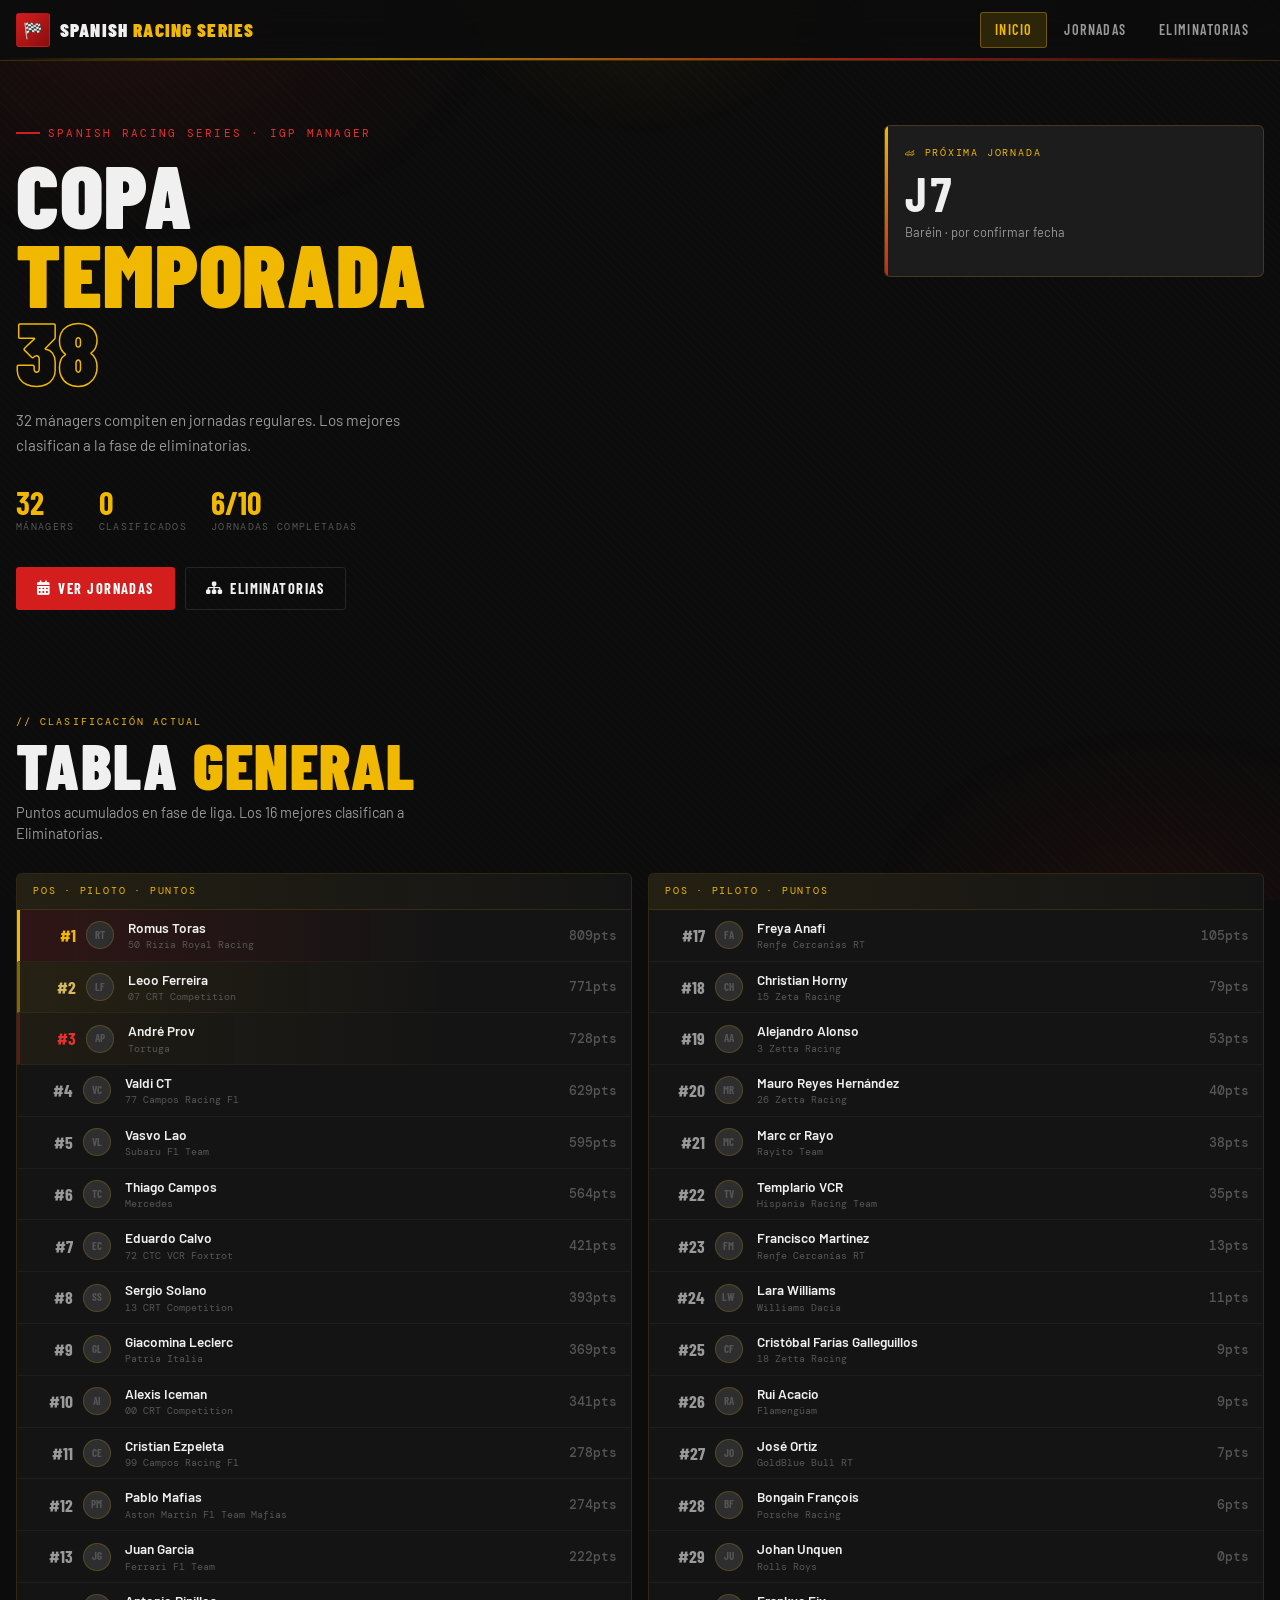
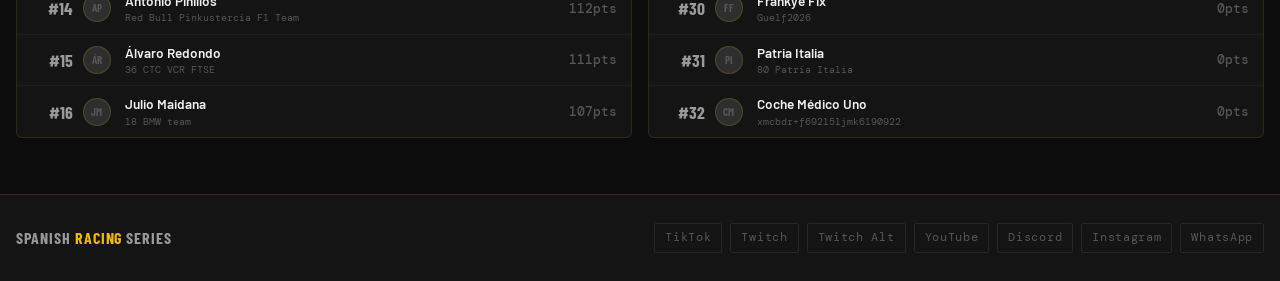
==== commit 78ec0450: "." ====
--- a/index.html
+++ b/index.html
@@ -1,150 +1,187 @@
-<!DOCTYPE html>
+<!doctype html>
 <html lang="es">
-
-<head>
-    <meta charset="UTF-8">
-    <meta name="viewport" content="width=device-width, initial-scale=1.0">
+  <head>
+    <meta charset="UTF-8" />
+    <meta name="viewport" content="width=device-width, initial-scale=1.0" />
     <title>Spanish Racing Series</title>
-    <link rel="stylesheet" href="css/srs.css">
-    <link rel="stylesheet" href="https://cdnjs.cloudflare.com/ajax/libs/font-awesome/6.4.0/css/all.min.css">
-</head>
-
-<body>
-
+    <link rel="stylesheet" href="css/srs.css" />
+    <link
+      rel="stylesheet"
+      href="https://cdnjs.cloudflare.com/ajax/libs/font-awesome/6.4.0/css/all.min.css"
+    />
+  </head>
+
+  <body>
     <div class="ambient" aria-hidden="true"></div>
 
     <!-- ══ HEADER ══════════════════════════════════════════════ -->
     <header class="site-header">
-        <div class="container header-inner">
-            <a class="brand" href="index.html">
-                <span class="brand-icon">🏁</span>
-                <span class="brand-name">Spanish <span>Racing Series</span></span>
-            </a>
-            <nav class="site-nav" aria-label="Principal">
-                <a href="index.html" class="active">Inicio</a>
-                <a href="jornadas.html">Jornadas</a>
-                <a href="eliminatorias.html">Eliminatorias</a>
-            </nav>
-        </div>
+      <div class="container header-inner">
+        <a class="brand" href="index.html">
+          <span class="brand-icon">🏁</span>
+          <span class="brand-name">Spanish <span>Racing Series</span></span>
+        </a>
+        <nav class="site-nav" aria-label="Principal">
+          <a href="index.html" class="active">Inicio</a>
+          <a href="jornadas.html">Jornadas</a>
+          <a href="eliminatorias.html">Eliminatorias</a>
+        </nav>
+      </div>
     </header>
 
     <!-- ══ HERO ════════════════════════════════════════════════ -->
     <section class="hero">
-        <div class="container">
-            <div class="hero-grid">
-
-                <!-- LEFT: copy + stats + CTAs -->
-                <div>
-                    <p class="hero-eyebrow">Spanish Racing Series · iGP Manager</p>
-                    <h1 class="hero-title">
-                        Copa<br>
-                        <span class="accent">Temporada</span><br>
-                        <span class="stroke" id="hero-season-num">38</span>
-                    </h1>
-                    <p class="hero-desc">
-                        32 mánagers compiten en jornadas regulares — lunes, miércoles y viernes a las 21:00 h
-                        (hora peninsular). Los mejores clasifican a la fase de eliminatorias.
-                    </p>
-
-                    <div class="hero-stats-row" id="hero-stats"></div>
-
-                    <div class="hero-ctas">
-                        <a class="btn btn--primary" href="jornadas.html">
-                            <i class="fas fa-calendar-alt"></i> Ver Jornadas
-                        </a>
-                        <a class="btn btn--outline" href="eliminatorias.html">
-                            <i class="fas fa-sitemap"></i> Eliminatorias
-                        </a>
-                    </div>
-                </div>
-
-                <!-- RIGHT: countdown -->
-                <div>
-                    <div class="countdown-panel" id="countdown-panel">
-                        <p class="countdown-label">⏱ Próxima salida oficial</p>
-                        <div class="countdown-time" id="countdown-time">--:--:--</div>
-                        <p class="countdown-note" id="countdown-note">21:00 h · Hora peninsular</p>
-                        <div class="countdown-zones" id="countdown-zones"></div>
-                    </div>
-                </div>
-
+      <div class="container">
+        <div class="hero-grid">
+          <!-- LEFT: copy + stats + CTAs -->
+          <div>
+            <p class="hero-eyebrow">Spanish Racing Series · iGP Manager</p>
+            <h1 class="hero-title">
+              Copa<br />
+              <span class="accent">Temporada</span><br />
+              <span class="stroke" id="hero-season-num">38</span>
+            </h1>
+            <p class="hero-desc">
+              32 mánagers compiten en jornadas regulares. Los mejores clasifican
+              a la fase de eliminatorias.
+            </p>
+
+            <div class="hero-stats-row" id="hero-stats"></div>
+
+            <div class="hero-ctas">
+              <a class="btn btn--primary" href="jornadas.html">
+                <i class="fas fa-calendar-alt"></i> Ver Jornadas
+              </a>
+              <a class="btn btn--outline" href="eliminatorias.html">
+                <i class="fas fa-sitemap"></i> Eliminatorias
+              </a>
             </div>
+          </div>
+
+          <!-- RIGHT: próxima jornada -->
+          <div>
+            <div class="countdown-panel" id="countdown-panel">
+              <p class="countdown-label">🏎 Próxima jornada</p>
+              <div class="countdown-time" id="countdown-time">—</div>
+              <p class="countdown-note" id="countdown-note">
+                Pendiente de fecha
+              </p>
+            </div>
+          </div>
         </div>
+      </div>
     </section>
 
     <!-- ══ CLASIFICACION ════════════════════════════════════════ -->
     <section class="page-section">
-        <div class="container">
-            <p class="section-label">// Clasificación actual</p>
-            <h2 class="section-title">Tabla <em>General</em></h2>
-            <p class="section-sub">Puntos acumulados en fase de liga. Los 16 mejores clasifican a Eliminatorias.</p>
-
-            <div style="margin-top:28px; display:grid; grid-template-columns:1fr 1fr; gap:16px;" id="clas-grid"></div>
-        </div>
+      <div class="container">
+        <p class="section-label">// Clasificación actual</p>
+        <h2 class="section-title">Tabla <em>General</em></h2>
+        <p class="section-sub">
+          Puntos acumulados en fase de liga. Los 16 mejores clasifican a
+          Eliminatorias.
+        </p>
+
+        <div
+          style="
+            margin-top: 28px;
+            display: grid;
+            grid-template-columns: 1fr 1fr;
+            gap: 16px;
+          "
+          id="clas-grid"
+        ></div>
+      </div>
     </section>
 
     <!-- ══ FOOTER ═══════════════════════════════════════════════ -->
     <footer class="site-footer">
-        <div class="container footer-inner">
-            <span class="footer-brand">Spanish <span>Racing</span> Series</span>
-            <div class="footer-links" id="footer-links"></div>
-        </div>
+      <div class="container footer-inner">
+        <span class="footer-brand">Spanish <span>Racing</span> Series</span>
+        <div class="footer-links" id="footer-links"></div>
+      </div>
     </footer>
 
     <script src="js/srs-data.js"></script>
     <script>
-        // ── FOOTER ────────────────────────────────────────────────
-        (function () {
-            const fl = document.getElementById('footer-links');
-            if (!fl) return;
-            fl.innerHTML = SRS.redes.map(r =>
-                `<a href="${r.href}" target="_blank" rel="noopener noreferrer">${r.label}</a>`
-            ).join('');
-        })();
-
-        // ── STATS ROW ─────────────────────────────────────────────
-        (function () {
-            const el = document.getElementById('hero-stats');
-            if (!el) return;
-            const clasificados = SRS.pilotos.filter(p => p.clasificado).length;
-            const completadas  = SRS.jornadas.filter(j => j.estado === 'completada').length;
-            const stats = [
-                { num: SRS.pilotos.length, lbl: 'Mánagers' },
-                { num: clasificados,        lbl: 'Clasificados' },
-                { num: completadas,         lbl: 'Jornadas completadas' },
-            ];
-            el.innerHTML = stats.map(s =>
-                `<div class="stat-block">
+      // ── FOOTER ────────────────────────────────────────────────
+      (function () {
+        const fl = document.getElementById("footer-links");
+        if (!fl) return;
+        fl.innerHTML = SRS.redes
+          .map(
+            (r) =>
+              `<a href="${r.href}" target="_blank" rel="noopener noreferrer">${r.label}</a>`,
+          )
+          .join("");
+      })();
+
+      // ── STATS ROW ─────────────────────────────────────────────
+      (function () {
+        const el = document.getElementById("hero-stats");
+        if (!el) return;
+        const clasificados = SRS.pilotos.filter((p) => p.clasificado).length;
+        const completadas = SRS.jornadas.filter(
+          (j) => j.completada === true,
+        ).length;
+        const stats = [
+          { num: SRS.copa.participantes.length, lbl: "Mánagers" },
+          { num: clasificados, lbl: "Clasificados" },
+          {
+            num: `${completadas}/${SRS.jornadas.length}`,
+            lbl: "Jornadas completadas",
+          },
+        ];
+        el.innerHTML = stats
+          .map(
+            (s) =>
+              `<div class="stat-block">
                     <span class="num">${s.num}</span>
                     <span class="lbl">${s.lbl}</span>
-                </div>`
-            ).join('');
-        })();
-
-        // ── CLASIFICACION ─────────────────────────────────────────
-        (function () {
-            const grid = document.getElementById('clas-grid');
-            if (!grid) return;
-
-            const sorted = [...SRS.pilotos].sort((a, b) => a.pos - b.pos);
-            const half = Math.ceil(sorted.length / 2);
-
-            function buildCol(pilotos) {
-                const panel = document.createElement('div');
-                panel.className = 'panel';
-                panel.innerHTML = `
+                </div>`,
+          )
+          .join("");
+      })();
+
+      // ── CLASIFICACION ─────────────────────────────────────────
+      (function () {
+        const grid = document.getElementById("clas-grid");
+        if (!grid) return;
+
+        const sorted = [...SRS.pilotos].sort((a, b) => a.pos - b.pos);
+        const half = Math.ceil(sorted.length / 2);
+
+        function buildCol(pilotos) {
+          const panel = document.createElement("div");
+          panel.className = "panel";
+          panel.innerHTML = `
                     <div class="panel-header">
                         <span class="panel-header-label">Pos · Piloto · Puntos</span>
                     </div>
                     <div class="clasificacion-table">
-                        ${pilotos.map(p => {
-                            const topCls  = p.pos <= 3 ? ` top-${p.pos}` : '';
-                            const posCls  = p.pos === 1 ? 'p1' : p.pos === 2 ? 'p2' : p.pos === 3 ? 'p3' : '';
-                            const iniciales = p.nombre.split(' ').map(w => w[0]).join('').slice(0, 2).toUpperCase();
+                        ${pilotos
+                          .map((p) => {
+                            const topCls = p.pos <= 3 ? ` top-${p.pos}` : "";
+                            const posCls =
+                              p.pos === 1
+                                ? "p1"
+                                : p.pos === 2
+                                  ? "p2"
+                                  : p.pos === 3
+                                    ? "p3"
+                                    : "";
+                            const iniciales = p.nombre
+                              .split(" ")
+                              .map((w) => w[0])
+                              .join("")
+                              .slice(0, 2)
+                              .toUpperCase();
                             const chip = p.clasificado
-                                ? `<span class="chip chip--cyan" style="font-size:0.55rem;padding:2px 5px;">ELIM</span>`
-                                : '';
-                            const ptsCls = p.clasificado ? 'clas-pts' : 'clas-pts elim';
+                              ? `<span class="chip chip--cyan" style="font-size:0.55rem;padding:2px 5px;">ELIM</span>`
+                              : "";
+                            const ptsCls = p.clasificado
+                              ? "clas-pts"
+                              : "clas-pts elim";
                             return `<div class="clas-row${topCls}">
                                 <span class="clas-pos ${posCls}">#${p.pos}</span>
                                 <span class="clas-avatar">${iniciales}</span>
@@ -157,88 +194,33 @@
                                     <span class="${ptsCls}">${p.puntos}pts</span>
                                 </div>
                             </div>`;
-                        }).join('')}
+                          })
+                          .join("")}
                     </div>`;
-                return panel;
-            }
-
-            grid.appendChild(buildCol(sorted.slice(0, half)));
-            grid.appendChild(buildCol(sorted.slice(half)));
-        })();
-
-        // ── COUNTDOWN ─────────────────────────────────────────────
-        (function () {
-            const timeEl  = document.getElementById('countdown-time');
-            const noteEl  = document.getElementById('countdown-note');
-            const zonesEl = document.getElementById('countdown-zones');
-            if (!timeEl) return;
-
-            const TZ_ES  = 'Europe/Madrid';
-            const TZ_CAN = 'Atlantic/Canary';
-            const TZ_ARG = 'America/Argentina/Buenos_Aires';
-            const localTZ = Intl.DateTimeFormat().resolvedOptions().timeZone;
-
-            function getNextTarget() {
-                const now = new Date();
-                const targets = SRS.jornadas.map(j => {
-                    const [y, m, d] = j.fecha.split('-').map(Number);
-                    const utcBase = Date.UTC(y, m - 1, d, 21, 0, 0);
-                    const guess = new Date(utcBase);
-                    const fmt = new Intl.DateTimeFormat('en-GB', { timeZone: TZ_ES, hour: '2-digit', minute: '2-digit', hourCycle: 'h23' });
-                    const parts = fmt.formatToParts(guess);
-                    const h   = +parts.find(p => p.type === 'hour').value;
-                    const min = +parts.find(p => p.type === 'minute').value;
-                    const offsetMs = (h * 60 + min - 21 * 60) * 60 * 1000;
-                    return { jornada: j, date: new Date(utcBase - offsetMs) };
-                });
-                return targets.find(t => t.date > now) || null;
-            }
-
-            function fmtDur(ms) {
-                const s   = Math.max(Math.floor(ms / 1000), 0);
-                const h   = Math.floor(s / 3600);
-                const m   = Math.floor((s % 3600) / 60);
-                const sec = s % 60;
-                return `${String(h).padStart(2,'0')}:${String(m).padStart(2,'0')}:${String(sec).padStart(2,'0')}`;
-            }
-
-            function fmtZone(date, tz) {
-                return new Intl.DateTimeFormat('es-ES', { timeZone: tz, hour: '2-digit', minute: '2-digit', hourCycle: 'h23' }).format(date);
-            }
-
-            function tick() {
-                const t   = getNextTarget();
-                const now = new Date();
-                if (!t) {
-                    timeEl.textContent  = '00:00:00';
-                    noteEl.textContent  = 'Jornadas pendientes de programar.';
-                    zonesEl.innerHTML   = '';
-                    return;
-                }
-                const diff = t.date - now;
-                timeEl.textContent = fmtDur(diff);
-                noteEl.textContent = diff > 0
-                    ? `${t.jornada.nombre} · ${t.jornada.fechaLabel} · 21:00 h`
-                    : `En curso: ${t.jornada.nombre}`;
-
-                const zones = [
-                    { name: 'España (Pen.)', tz: TZ_ES },
-                    { name: 'Canarias',      tz: TZ_CAN },
-                    { name: 'Argentina',     tz: TZ_ARG },
-                    { name: 'Tu zona',       tz: localTZ },
-                ];
-                zonesEl.innerHTML = zones.map(z =>
-                    `<div class="zone-row">
-                        <span class="zone-name">${z.name}</span>
-                        <span class="zone-time">${fmtZone(t.date, z.tz)}</span>
-                    </div>`
-                ).join('');
-            }
-
-            tick();
-            setInterval(tick, 1000);
-        })();
+          return panel;
+        }
+
+        grid.appendChild(buildCol(sorted.slice(0, half)));
+        grid.appendChild(buildCol(sorted.slice(half)));
+      })();
+
+      // ── PRÓXIMA JORNADA (sin fecha, por orden) ─────────────────
+      (function () {
+        const timeEl = document.getElementById("countdown-time");
+        const noteEl = document.getElementById("countdown-note");
+        if (!timeEl) return;
+
+        const siguiente = SRS.jornadas.find((j) => !j.completada);
+
+        if (!siguiente) {
+          timeEl.textContent = "Temporada finalizada";
+          noteEl.textContent = "Todas las jornadas completadas";
+          return;
+        }
+
+        timeEl.textContent = `J${siguiente.numero}`;
+        noteEl.textContent = `${siguiente.circuito} · por confirmar fecha`;
+      })();
     </script>
-
-</body>
-</html>+  </body>
+</html>
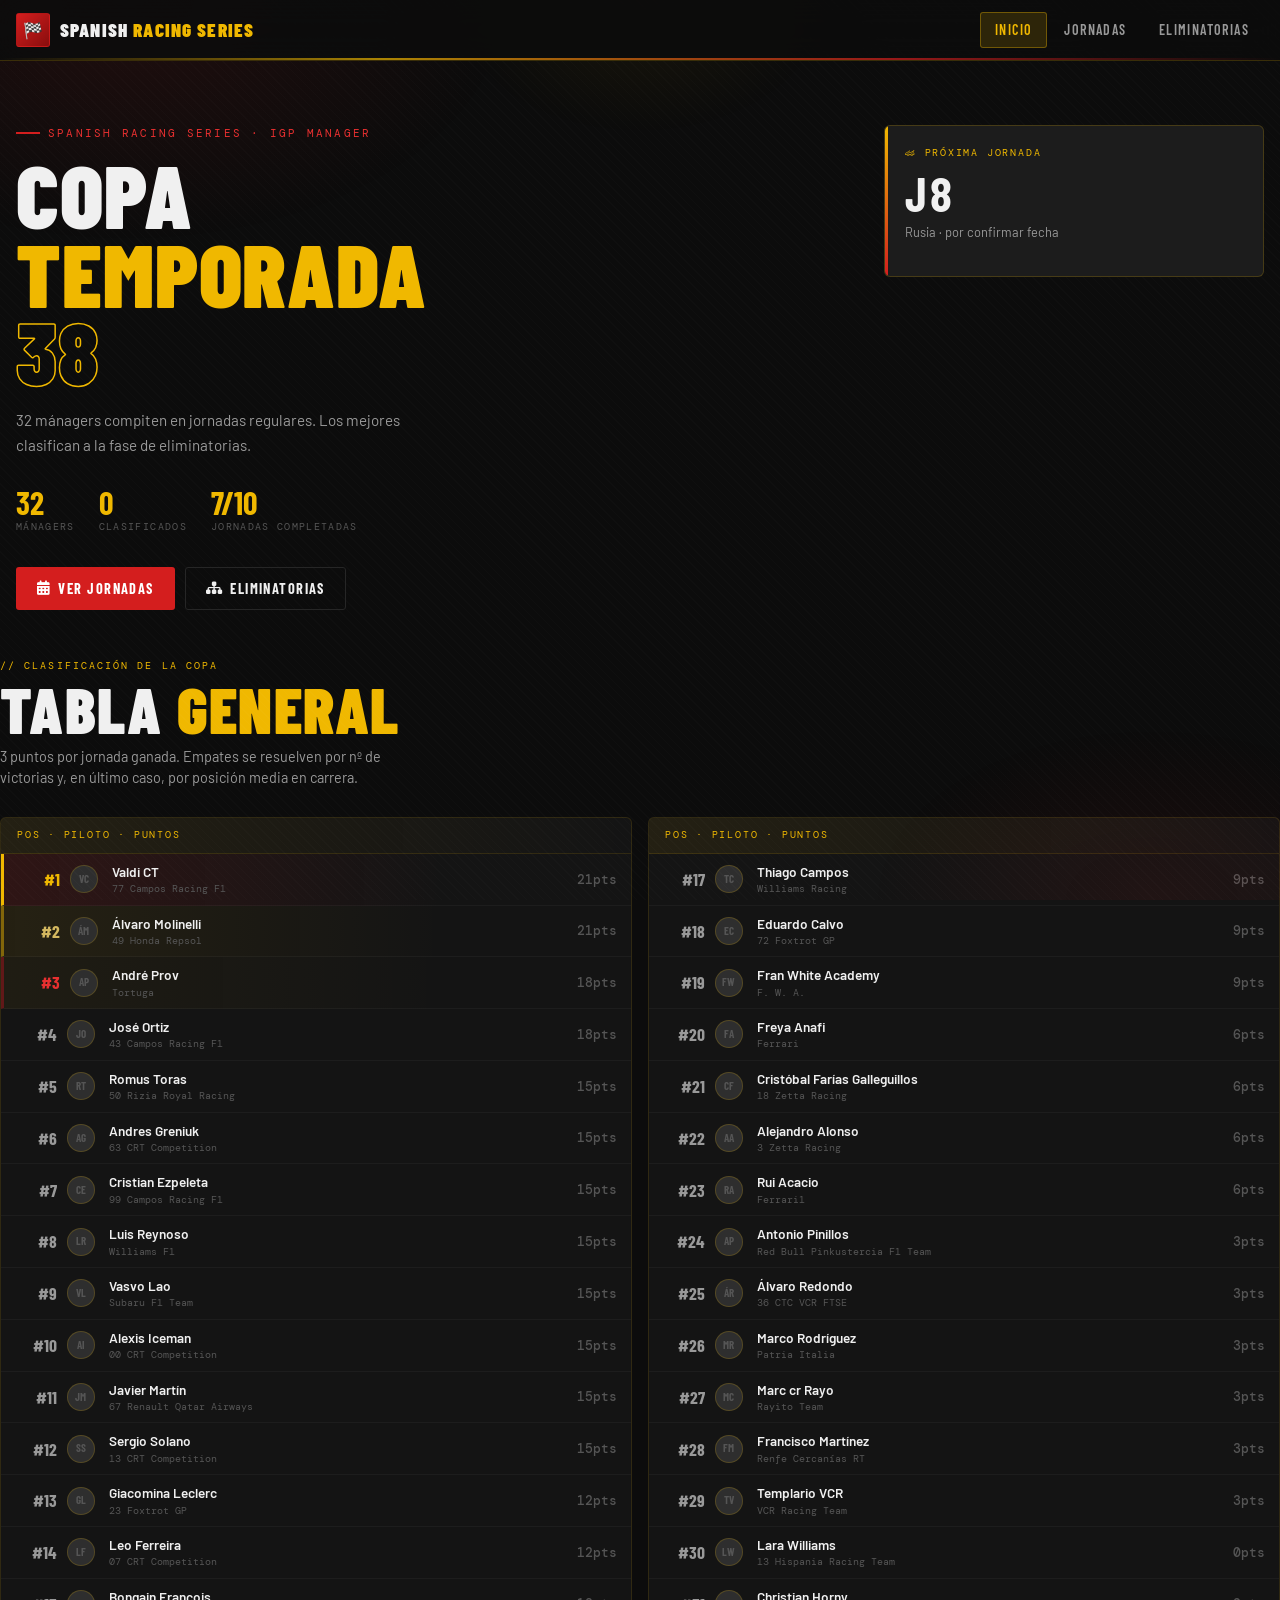
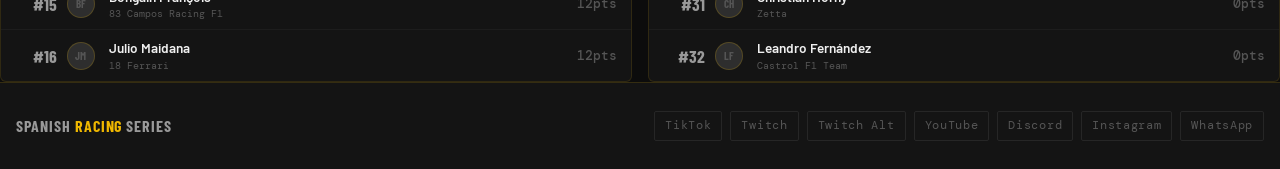
==== commit 82548787: "commit jornadas en tabla general" ====
--- a/index.html
+++ b/index.html
@@ -73,14 +73,12 @@
     </section>
 
     <!-- ══ CLASIFICACION ════════════════════════════════════════ -->
-    <section class="page-section">
-      <div class="container">
-        <p class="section-label">// Clasificación actual</p>
-        <h2 class="section-title">Tabla <em>General</em></h2>
-        <p class="section-sub">
-          Puntos acumulados en fase de liga. Los 16 mejores clasifican a
-          Eliminatorias.
-        </p>
+<p class="section-label">// Clasificación de la Copa</p>
+<h2 class="section-title">Tabla <em>General</em></h2>
+<p class="section-sub">
+  3 puntos por jornada ganada. Empates se resuelven por nº de
+  victorias y, en último caso, por posición media en carrera.
+</p>
 
         <div
           style="
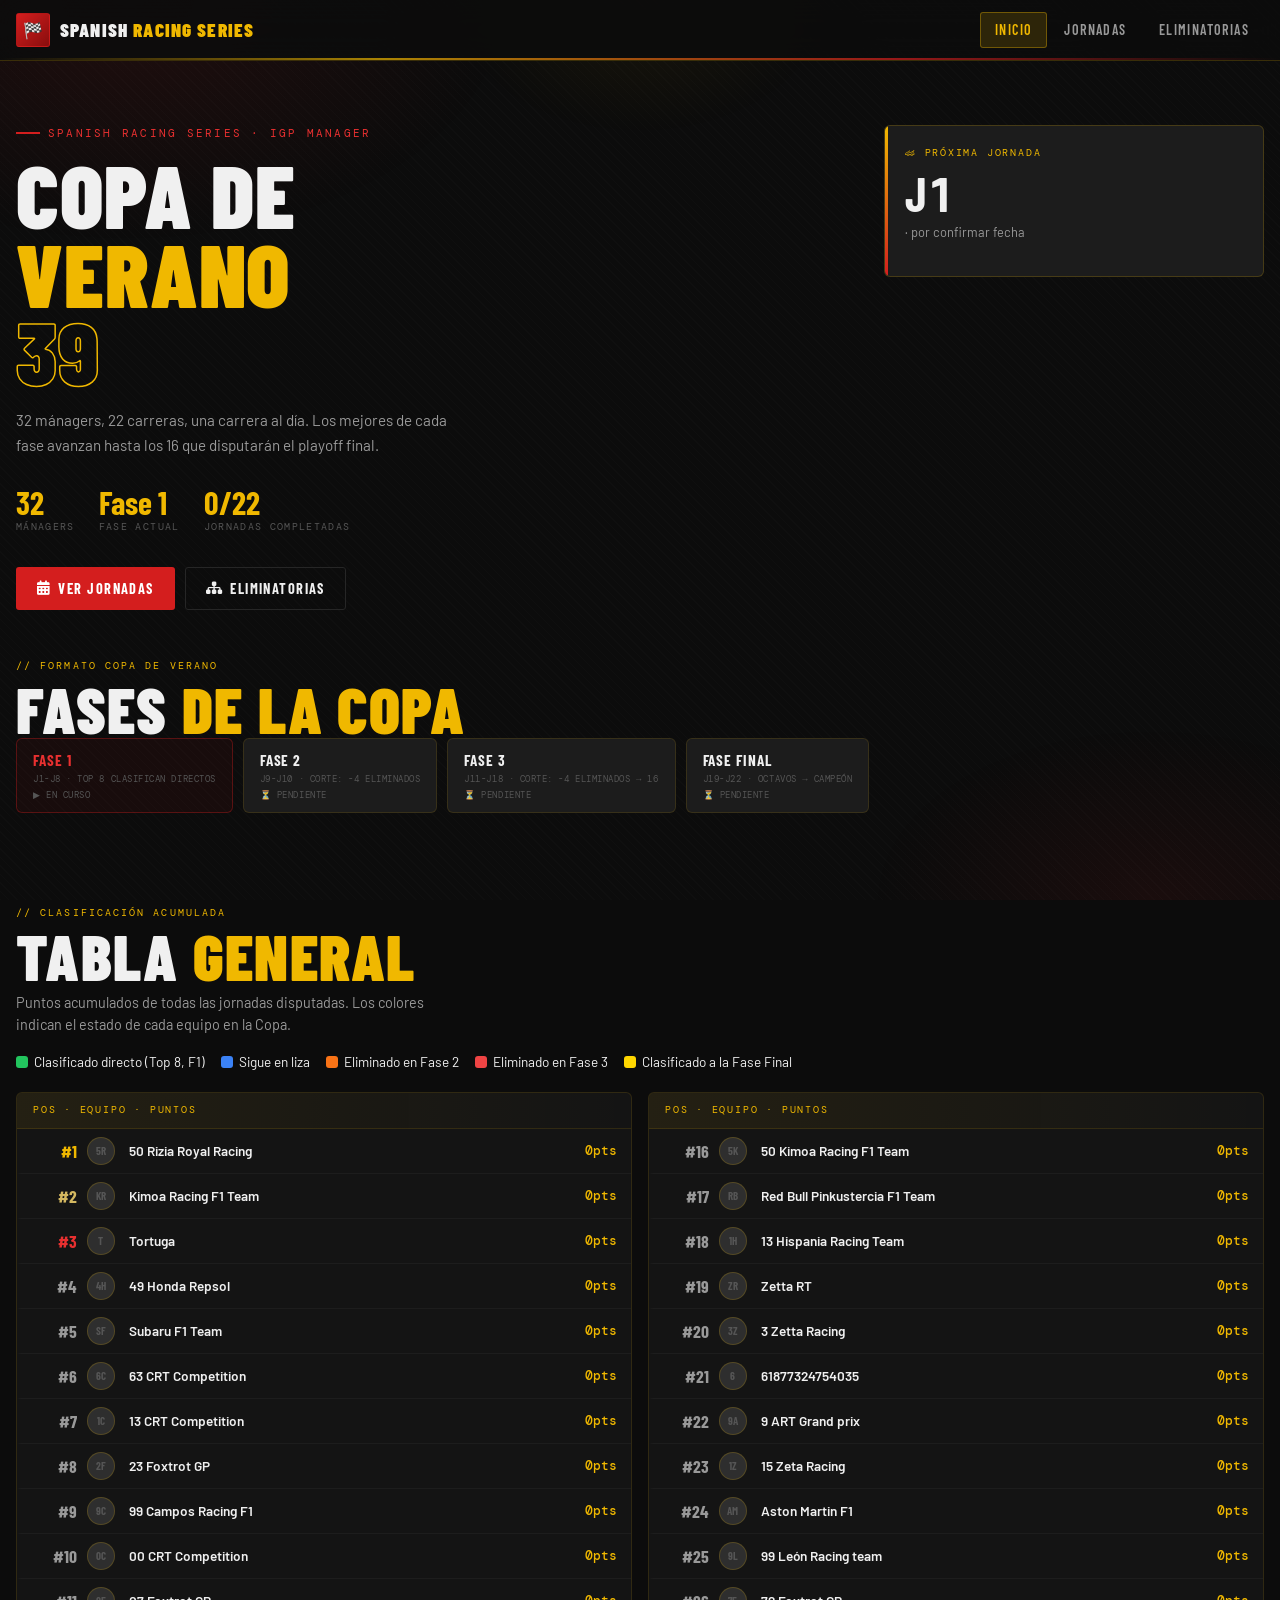
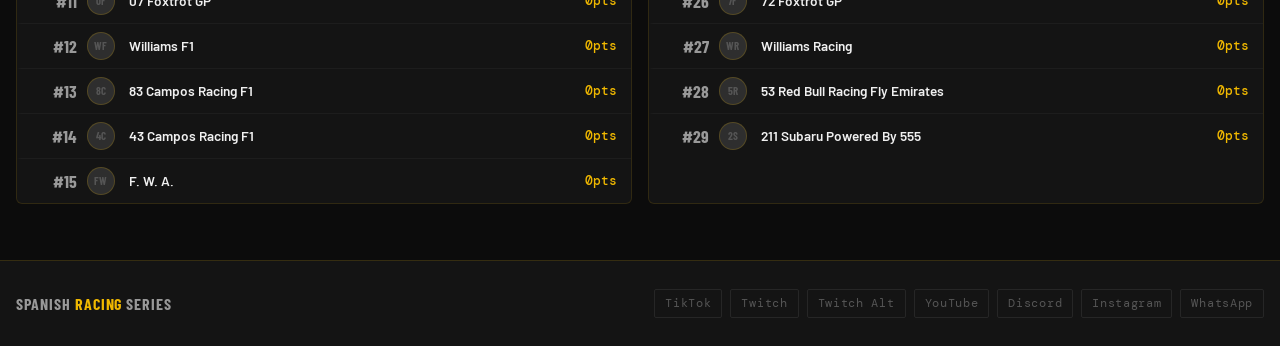
==== commit 39e8e5db: "COPA VERANO T39" ====
--- a/index.html
+++ b/index.html
@@ -3,7 +3,7 @@
   <head>
     <meta charset="UTF-8" />
     <meta name="viewport" content="width=device-width, initial-scale=1.0" />
-    <title>Spanish Racing Series</title>
+    <title>Spanish Racing Series — Copa de Verano T39</title>
     <link rel="stylesheet" href="css/srs.css" />
     <link
       rel="stylesheet"
@@ -33,17 +33,16 @@
     <section class="hero">
       <div class="container">
         <div class="hero-grid">
-          <!-- LEFT: copy + stats + CTAs -->
           <div>
             <p class="hero-eyebrow">Spanish Racing Series · iGP Manager</p>
             <h1 class="hero-title">
-              Copa<br />
-              <span class="accent">Temporada</span><br />
-              <span class="stroke" id="hero-season-num">38</span>
+              Copa de<br />
+              <span class="accent">Verano</span><br />
+              <span class="stroke" id="hero-season-num">39</span>
             </h1>
             <p class="hero-desc">
-              32 mánagers compiten en jornadas regulares. Los mejores clasifican
-              a la fase de eliminatorias.
+              32 mánagers, 22 carreras, una carrera al día. Los mejores de cada
+              fase avanzan hasta los 16 que disputarán el playoff final.
             </p>
 
             <div class="hero-stats-row" id="hero-stats"></div>
@@ -58,7 +57,6 @@
             </div>
           </div>
 
-          <!-- RIGHT: próxima jornada -->
           <div>
             <div class="countdown-panel" id="countdown-panel">
               <p class="countdown-label">🏎 Próxima jornada</p>
@@ -72,17 +70,30 @@
       </div>
     </section>
 
+    <!-- ══ FASES DE LA COPA ════════════════════════════════════ -->
+    <section class="page-section" style="padding-top: 0">
+      <div class="container">
+        <p class="section-label">// Formato Copa de Verano</p>
+        <h2 class="section-title">Fases <em>de la Copa</em></h2>
+        <div class="elim-phases" id="fases-copa"></div>
+      </div>
+    </section>
+
     <!-- ══ CLASIFICACION ════════════════════════════════════════ -->
-<p class="section-label">// Clasificación de la Copa</p>
-<h2 class="section-title">Tabla <em>General</em></h2>
-<p class="section-sub">
-  3 puntos por jornada ganada. Empates se resuelven por nº de
-  victorias y, en último caso, por posición media en carrera.
-</p>
+    <section class="page-section" style="padding-top: 0">
+      <div class="container">
+        <p class="section-label">// Clasificación acumulada</p>
+        <h2 class="section-title">Tabla <em>General</em></h2>
+        <p class="section-sub">
+          Puntos acumulados de todas las jornadas disputadas. Los colores
+          indican el estado de cada equipo en la Copa.
+        </p>
+
+        <div class="copa-leyenda" id="copa-leyenda"></div>
 
         <div
           style="
-            margin-top: 28px;
+            margin-top: 20px;
             display: grid;
             grid-template-columns: 1fr 1fr;
             gap: 16px;
@@ -101,6 +112,7 @@
     </footer>
 
     <script src="js/srs-data.js"></script>
+    <script src="js/copa.js"></script>
     <script>
       // ── FOOTER ────────────────────────────────────────────────
       (function () {
@@ -114,17 +126,23 @@
           .join("");
       })();
 
+      const COPA = window.SRS_COPA || SRS.calcularCopa();
+
       // ── STATS ROW ─────────────────────────────────────────────
       (function () {
         const el = document.getElementById("hero-stats");
         if (!el) return;
-        const clasificados = SRS.pilotos.filter((p) => p.clasificado).length;
+
         const completadas = SRS.jornadas.filter(
           (j) => j.completada === true,
         ).length;
+
+        const faseLabel =
+          COPA.faseActual === 4 ? "Fase Final" : `Fase ${COPA.faseActual}`;
+
         const stats = [
-          { num: SRS.copa.participantes.length, lbl: "Mánagers" },
-          { num: clasificados, lbl: "Clasificados" },
+          { num: 32, lbl: "Mánagers" },
+          { num: faseLabel, lbl: "Fase actual" },
           {
             num: `${completadas}/${SRS.jornadas.length}`,
             lbl: "Jornadas completadas",
@@ -141,56 +159,110 @@
           .join("");
       })();
 
-      // ── CLASIFICACION ─────────────────────────────────────────
+      // ── FASES DE LA COPA (pills) ────────────────────────────────
+      (function () {
+        const el = document.getElementById("fases-copa");
+        if (!el) return;
+
+        const fases = [
+          {
+            nombre: "Fase 1",
+            rango: "J1-J8",
+            detalle: "Top 8 clasifican directos",
+          },
+          {
+            nombre: "Fase 2",
+            rango: "J9-J10",
+            detalle: "Corte: -4 eliminados",
+          },
+          {
+            nombre: "Fase 3",
+            rango: "J11-J18",
+            detalle: "Corte: -4 eliminados → 16",
+          },
+          {
+            nombre: "Fase Final",
+            rango: "J19-J22",
+            detalle: "Octavos → Campeón",
+          },
+        ];
+
+        el.innerHTML = fases
+          .map((f, i) => {
+            const numeroFase = i + 1;
+            const activa = COPA.faseActual === numeroFase;
+            const superada = COPA.faseActual > numeroFase;
+            const cls = activa
+              ? "elim-phase-pill elim-phase-pill--final"
+              : "elim-phase-pill";
+            const estadoTxt = superada
+              ? "✅ Completada"
+              : activa
+                ? "▶ En curso"
+                : "⏳ Pendiente";
+            return `<div class="${cls}">
+                <div class="elim-phase-name">${f.nombre}</div>
+                <div class="elim-phase-count">${f.rango} · ${f.detalle}</div>
+                <div class="elim-phase-count">${estadoTxt}</div>
+            </div>`;
+          })
+          .join("");
+      })();
+
+      // ── LEYENDA DE COLORES ──────────────────────────────────────
+      (function () {
+        const el = document.getElementById("copa-leyenda");
+        if (!el) return;
+        el.innerHTML = `
+          <span><i style="background:#22c55e"></i> Clasificado directo (Top 8, F1)</span>
+          <span><i style="background:#3b82f6"></i> Sigue en liza</span>
+          <span><i style="background:#f97316"></i> Eliminado en Fase 2</span>
+          <span><i style="background:#ef4444"></i> Eliminado en Fase 3</span>
+          <span><i style="background:#ffd700"></i> Clasificado a la Fase Final</span>
+        `;
+      })();
+
+      // ── CLASIFICACION (tabla en vivo, coloreada) ─────────────────
       (function () {
         const grid = document.getElementById("clas-grid");
         if (!grid) return;
 
-        const sorted = [...SRS.pilotos].sort((a, b) => a.pos - b.pos);
-        const half = Math.ceil(sorted.length / 2);
-
-        function buildCol(pilotos) {
+        const tabla = SRS.tablaEnVivo(); // acumulado de todas las jornadas con resultados
+        const half = Math.ceil(tabla.length / 2);
+
+        function buildCol(lista, offset) {
           const panel = document.createElement("div");
           panel.className = "panel";
           panel.innerHTML = `
                     <div class="panel-header">
-                        <span class="panel-header-label">Pos · Piloto · Puntos</span>
+                        <span class="panel-header-label">Pos · Equipo · Puntos</span>
                     </div>
                     <div class="clasificacion-table">
-                        ${pilotos
-                          .map((p) => {
-                            const topCls = p.pos <= 3 ? ` top-${p.pos}` : "";
+                        ${lista
+                          .map((r, i) => {
+                            const pos = offset + i + 1;
+                            const estado = SRS.estadoCopa(r.equipo, COPA);
                             const posCls =
-                              p.pos === 1
+                              pos === 1
                                 ? "p1"
-                                : p.pos === 2
+                                : pos === 2
                                   ? "p2"
-                                  : p.pos === 3
+                                  : pos === 3
                                     ? "p3"
                                     : "";
-                            const iniciales = p.nombre
+                            const iniciales = r.equipo
                               .split(" ")
                               .map((w) => w[0])
                               .join("")
                               .slice(0, 2)
                               .toUpperCase();
-                            const chip = p.clasificado
-                              ? `<span class="chip chip--cyan" style="font-size:0.55rem;padding:2px 5px;">ELIM</span>`
-                              : "";
-                            const ptsCls = p.clasificado
-                              ? "clas-pts"
-                              : "clas-pts elim";
-                            return `<div class="clas-row${topCls}">
-                                <span class="clas-pos ${posCls}">#${p.pos}</span>
+                            return `<div class="clas-row tabla-fila--${estado}">
+                                <span class="clas-pos ${posCls}">#${pos}</span>
                                 <span class="clas-avatar">${iniciales}</span>
                                 <div class="clas-info">
-                                    <strong>${p.nombre}</strong>
-                                    <small>${p.equipo}</small>
+                                    <strong>${r.equipo}</strong>
                                 </div>
-                                <div style="display:flex;align-items:center;gap:6px;">
-                                    ${chip}
-                                    <span class="${ptsCls}">${p.puntos}pts</span>
-                                </div>
+                                <span class="clas-pts">${r.pts}pts</span>
                             </div>`;
                           })
                           .join("")}
@@ -198,11 +270,11 @@
           return panel;
         }
 
-        grid.appendChild(buildCol(sorted.slice(0, half)));
-        grid.appendChild(buildCol(sorted.slice(half)));
-      })();
-
-      // ── PRÓXIMA JORNADA (sin fecha, por orden) ─────────────────
+        grid.appendChild(buildCol(tabla.slice(0, half), 0));
+        grid.appendChild(buildCol(tabla.slice(half), half));
+      })();
+
+      // ── PRÓXIMA JORNADA ──────────────────────────────────────────
       (function () {
         const timeEl = document.getElementById("countdown-time");
         const noteEl = document.getElementById("countdown-note");
@@ -211,7 +283,7 @@
         const siguiente = SRS.jornadas.find((j) => !j.completada);
 
         if (!siguiente) {
-          timeEl.textContent = "Temporada finalizada";
+          timeEl.textContent = "Copa finalizada";
           noteEl.textContent = "Todas las jornadas completadas";
           return;
         }
--- a/css/srs.css
+++ b/css/srs.css
@@ -1,1343 +1,1534 @@
-/* ============================================================
+/* ================================================================
    SPANISH RACING SERIES — SRS.CSS
    Paleta: Rojo SRS / Dorado / Negro carbono
-   Fonts: Barlow Condensed (display) + DM Mono (data)
-   ============================================================ */
-
-@import url('https://fonts.googleapis.com/css2?family=Barlow+Condensed:ital,wght@0,300;0,400;0,600;0,700;0,900;1,700&family=DM+Mono:wght@400;500&family=Barlow:wght@400;500;600&display=swap');
-
+   Fonts: Barlow Condensed (display) + DM Mono (data) + Barlow (body)
+
+   ÍNDICE
+   01. Fuentes y variables (design tokens)
+   02. Reset y base
+   03. Fondo / textura / ambient glow
+   04. Layout utilities (container)
+   05. Header
+   06. Footer
+   07. Botones
+   08. Utilidades de sección (labels, títulos, panels, chips)
+   09. Home — Hero
+   10. Home — Countdown
+   11. Clasificación / Tabla General
+   12. Copa — estados de fase (colores por fila + leyenda)
+   13. Jornadas — grid y tarjetas
+   14. Jornadas — duelo row (formato card)
+   15. Page hero genérico + next-round banner
+   16. Eliminatorias — cabecera y phase pills
+   17. Eliminatorias — bracket (grid, columnas, conectores)
+   18. Eliminatorias — match card y slots
+   19. Eliminatorias — centro (trofeo + final)
+   20. Responsive
+   ================================================================ */
+
+@import url("https://fonts.googleapis.com/css2?family=Barlow+Condensed:ital,wght@0,300;0,400;0,600;0,700;0,900;1,700&family=DM+Mono:wght@400;500&family=Barlow:wght@400;500;600&display=swap");
+
+/* ================================================================
+   01. FUENTES Y VARIABLES (DESIGN TOKENS)
+   ================================================================ */
 :root {
-    /* ── Core brand palette (colores bandera española / SRS) */
-    --carbon: #0c0c0c;
-    --carbon-2: #141414;
-    --carbon-3: #1c1c1c;
-    --carbon-4: #242424;
-    --carbon-5: #2e2e2e;
-    --panel: rgba(20, 20, 20, 0.94);
-
-    /* Rojo SRS — extraído del banner */
-    --red: #d41e1e;
-    --red-bright: #e83030;
-    --red-dim: rgba(212, 30, 30, 0.18);
-    --red-glow: rgba(212, 30, 30, 0.4);
-
-    /* Dorado / amarillo — de la bandera española */
-    --gold: #f0b800;
-    --gold-bright: #ffd000;
-    --gold-dim: rgba(240, 184, 0, 0.15);
-    --gold-glow: rgba(240, 184, 0, 0.35);
-
-    /* Plata / blancos */
-    --silver: #d0d8e0;
-    --silver-dim: #666e78;
-    --silver-faint: #262626;
-
-    /* Semánticos */
-    --text: #f0f0f0;
-    --text-dim: #999;
-    --text-muted: #555;
-    --border: rgba(240, 184, 0, 0.12);
-    --border-bright: rgba(240, 184, 0, 0.45);
-    --winner-bg: rgba(240, 184, 0, 0.07);
-
-    /* Radii */
-    --r-sm: 3px;
-    --r-md: 6px;
-    --r-lg: 10px;
-
-    --transition: all 0.2s ease;
-}
-
+  /* Carbón / fondos */
+  --carbon: #0c0c0c;
+  --carbon-2: #141414;
+  --carbon-3: #1c1c1c;
+  --carbon-4: #242424;
+  --carbon-5: #2e2e2e;
+  --panel: rgba(20, 20, 20, 0.94);
+
+  /* Rojo SRS */
+  --red: #d41e1e;
+  --red-bright: #e83030;
+  --red-dim: rgba(212, 30, 30, 0.18);
+  --red-glow: rgba(212, 30, 30, 0.4);
+
+  /* Dorado / amarillo (bandera española) */
+  --gold: #f0b800;
+  --gold-bright: #ffd000;
+  --gold-dim: rgba(240, 184, 0, 0.15);
+  --gold-glow: rgba(240, 184, 0, 0.35);
+
+  /* Plata / blancos */
+  --silver: #d0d8e0;
+  --silver-dim: #666e78;
+  --silver-faint: #262626;
+
+  /* Semánticos */
+  --text: #f0f0f0;
+  --text-dim: #999;
+  --text-muted: #555;
+  --border: rgba(240, 184, 0, 0.12);
+  --border-bright: rgba(240, 184, 0, 0.45);
+  --winner-bg: rgba(240, 184, 0, 0.07);
+
+  /* Radios */
+  --r-sm: 3px;
+  --r-md: 6px;
+  --r-lg: 10px;
+
+  --transition: all 0.2s ease;
+}
+
+/* ================================================================
+   02. RESET Y BASE
+   ================================================================ */
 *,
 *::before,
 *::after {
-    box-sizing: border-box;
-    margin: 0;
-    padding: 0;
+  box-sizing: border-box;
+  margin: 0;
+  padding: 0;
 }
 
 html {
-    scroll-behavior: smooth;
+  scroll-behavior: smooth;
 }
 
 body {
-    font-family: 'Barlow', sans-serif;
-    background: var(--carbon);
-    color: var(--text);
-    min-height: 100vh;
-    line-height: 1.5;
-    overflow-x: hidden;
-}
-
-/* ── TEXTURA DIAGONAL (sutil, fibra de carbono) ─────────── */
+  font-family: "Barlow", sans-serif;
+  background: var(--carbon);
+  color: var(--text);
+  min-height: 100vh;
+  line-height: 1.5;
+  overflow-x: hidden;
+}
+
+/* ================================================================
+   03. FONDO / TEXTURA / AMBIENT GLOW
+   ================================================================ */
 body::before {
-    content: '';
-    position: fixed;
-    inset: 0;
-    z-index: 0;
-    pointer-events: none;
-    background-image:
-        repeating-linear-gradient(45deg,
-            rgba(255, 255, 255, 0.015) 0px,
-            rgba(255, 255, 255, 0.015) 1px,
-            transparent 1px,
-            transparent 6px);
-}
-
-/* ── AMBIENT GLOW ─────────────────────────────────────────── */
+  /* Textura diagonal sutil, efecto fibra de carbono */
+  content: "";
+  position: fixed;
+  inset: 0;
+  z-index: 0;
+  pointer-events: none;
+  background-image: repeating-linear-gradient(
+    45deg,
+    rgba(255, 255, 255, 0.015) 0px,
+    rgba(255, 255, 255, 0.015) 1px,
+    transparent 1px,
+    transparent 6px
+  );
+}
+
 .ambient {
-    position: fixed;
-    inset: 0;
-    pointer-events: none;
-    z-index: 0;
-    background:
-        radial-gradient(ellipse 50% 45% at 10% 0%, rgba(212, 30, 30, 0.1) 0%, transparent 60%),
-        radial-gradient(ellipse 40% 35% at 90% 100%, rgba(212, 30, 30, 0.07) 0%, transparent 55%),
-        radial-gradient(ellipse 30% 30% at 50% 0%, rgba(240, 184, 0, 0.06) 0%, transparent 50%);
-}
-
-/* ── CONTAINER ────────────────────────────────────────────── */
+  position: fixed;
+  inset: 0;
+  pointer-events: none;
+  z-index: 0;
+  background:
+    radial-gradient(
+      ellipse 50% 45% at 10% 0%,
+      rgba(212, 30, 30, 0.1) 0%,
+      transparent 60%
+    ),
+    radial-gradient(
+      ellipse 40% 35% at 90% 100%,
+      rgba(212, 30, 30, 0.07) 0%,
+      transparent 55%
+    ),
+    radial-gradient(
+      ellipse 30% 30% at 50% 0%,
+      rgba(240, 184, 0, 0.06) 0%,
+      transparent 50%
+    );
+}
+
+/* ================================================================
+   04. LAYOUT UTILITIES
+   ================================================================ */
 .container {
-    width: min(1280px, calc(100% - 2rem));
-    margin-inline: auto;
-    position: relative;
-    z-index: 1;
-}
-
-/* ══════════════════════════════════════════════════════
-   HEADER
-══════════════════════════════════════════════════════ */
+  width: min(1280px, calc(100% - 2rem));
+  margin-inline: auto;
+  position: relative;
+  z-index: 1;
+}
+
+/* ================================================================
+   05. HEADER
+   ================================================================ */
 .site-header {
-    position: sticky;
-    top: 0;
-    z-index: 100;
-    background: rgba(12, 12, 12, 0.92);
-    backdrop-filter: blur(16px);
-    border-bottom: 1px solid rgba(240, 184, 0, 0.2);
-}
-
-/* Franja dorada fina en el header */
+  position: sticky;
+  top: 0;
+  z-index: 100;
+  background: rgba(12, 12, 12, 0.92);
+  backdrop-filter: blur(16px);
+  border-bottom: 1px solid rgba(240, 184, 0, 0.2);
+}
+
 .site-header::after {
-    content: '';
-    position: absolute;
-    bottom: 0;
-    left: 0;
-    right: 0;
-    height: 2px;
-    background: linear-gradient(90deg, transparent 0%, var(--gold) 30%, var(--red) 70%, transparent 100%);
-    opacity: 0.7;
+  /* Franja dorada/roja fina bajo el header */
+  content: "";
+  position: absolute;
+  bottom: 0;
+  left: 0;
+  right: 0;
+  height: 2px;
+  background: linear-gradient(
+    90deg,
+    transparent 0%,
+    var(--gold) 30%,
+    var(--red) 70%,
+    transparent 100%
+  );
+  opacity: 0.7;
 }
 
 .header-inner {
-    display: flex;
-    align-items: center;
-    gap: 20px;
-    height: 60px;
+  display: flex;
+  align-items: center;
+  gap: 20px;
+  height: 60px;
 }
 
 .brand {
-    display: flex;
-    align-items: center;
-    gap: 10px;
-    text-decoration: none;
-    flex-shrink: 0;
+  display: flex;
+  align-items: center;
+  gap: 10px;
+  text-decoration: none;
+  flex-shrink: 0;
 }
 
 .brand-icon {
-    width: 34px;
-    height: 34px;
-    background: linear-gradient(135deg, var(--red), #880d0d);
-    border-radius: var(--r-sm);
-    display: grid;
-    place-items: center;
-    font-size: 16px;
-    border: 1px solid rgba(212, 30, 30, 0.5);
+  width: 34px;
+  height: 34px;
+  background: linear-gradient(135deg, var(--red), #880d0d);
+  border-radius: var(--r-sm);
+  display: grid;
+  place-items: center;
+  font-size: 16px;
+  border: 1px solid rgba(212, 30, 30, 0.5);
 }
 
 .brand-name {
-    font-family: 'Barlow Condensed', sans-serif;
-    font-weight: 900;
-    font-size: 1.2rem;
-    letter-spacing: 0.06em;
-    text-transform: uppercase;
-    color: var(--text);
+  font-family: "Barlow Condensed", sans-serif;
+  font-weight: 900;
+  font-size: 1.2rem;
+  letter-spacing: 0.06em;
+  text-transform: uppercase;
+  color: var(--text);
 }
 
 .brand-name span {
-    color: var(--gold);
+  color: var(--gold);
 }
 
 .site-nav {
-    display: flex;
-    align-items: center;
-    gap: 2px;
-    margin-left: auto;
+  display: flex;
+  align-items: center;
+  gap: 2px;
+  margin-left: auto;
 }
 
 .site-nav a {
-    font-family: 'Barlow Condensed', sans-serif;
-    font-weight: 600;
-    font-size: 0.88rem;
-    letter-spacing: 0.1em;
-    text-transform: uppercase;
-    text-decoration: none;
-    color: var(--text-dim);
-    padding: 6px 14px;
-    border-radius: var(--r-sm);
-    transition: var(--transition);
-    border: 1px solid transparent;
+  font-family: "Barlow Condensed", sans-serif;
+  font-weight: 600;
+  font-size: 0.88rem;
+  letter-spacing: 0.1em;
+  text-transform: uppercase;
+  text-decoration: none;
+  color: var(--text-dim);
+  padding: 6px 14px;
+  border-radius: var(--r-sm);
+  transition: var(--transition);
+  border: 1px solid transparent;
 }
 
 .site-nav a:hover {
-    color: var(--gold);
-    background: var(--gold-dim);
-    border-color: rgba(240, 184, 0, 0.25);
+  color: var(--gold);
+  background: var(--gold-dim);
+  border-color: rgba(240, 184, 0, 0.25);
 }
 
 .site-nav a.active {
-    color: var(--gold);
-    background: var(--gold-dim);
-    border-color: rgba(240, 184, 0, 0.35);
+  color: var(--gold);
+  background: var(--gold-dim);
+  border-color: rgba(240, 184, 0, 0.35);
 }
 
 .season-badge {
-    font-family: 'DM Mono', monospace;
-    font-size: 0.72rem;
-    letter-spacing: 0.08em;
-    color: var(--red-bright);
-    border: 1px solid rgba(212, 30, 30, 0.35);
-    border-radius: 2px;
-    padding: 4px 8px;
-    background: var(--red-dim);
-    flex-shrink: 0;
-}
-
-/* ══════════════════════════════════════════════════════
-   FOOTER
-══════════════════════════════════════════════════════ */
+  font-family: "DM Mono", monospace;
+  font-size: 0.72rem;
+  letter-spacing: 0.08em;
+  color: var(--red-bright);
+  border: 1px solid rgba(212, 30, 30, 0.35);
+  border-radius: 2px;
+  padding: 4px 8px;
+  background: var(--red-dim);
+  flex-shrink: 0;
+}
+
+/* ================================================================
+   06. FOOTER
+   ================================================================ */
 .site-footer {
-    border-top: 1px solid rgba(240, 184, 0, 0.15);
-    background: var(--carbon-2);
-    padding: 28px 0;
-    position: relative;
-    z-index: 1;
+  border-top: 1px solid rgba(240, 184, 0, 0.15);
+  background: var(--carbon-2);
+  padding: 28px 0;
+  position: relative;
+  z-index: 1;
 }
 
 .footer-inner {
-    display: flex;
-    justify-content: space-between;
-    align-items: center;
-    gap: 20px;
+  display: flex;
+  justify-content: space-between;
+  align-items: center;
+  gap: 20px;
+  flex-wrap: wrap;
+}
+
+.footer-brand {
+  font-family: "Barlow Condensed", sans-serif;
+  font-weight: 700;
+  font-size: 1rem;
+  letter-spacing: 0.06em;
+  text-transform: uppercase;
+  color: var(--text-dim);
+}
+
+.footer-brand span {
+  color: var(--gold);
+}
+
+.footer-links {
+  display: flex;
+  gap: 8px;
+  flex-wrap: wrap;
+  align-items: center;
+}
+
+.footer-links a {
+  font-family: "DM Mono", monospace;
+  font-size: 0.72rem;
+  letter-spacing: 0.06em;
+  text-decoration: none;
+  color: var(--text-muted);
+  padding: 5px 10px;
+  border: 1px solid var(--silver-faint);
+  border-radius: 2px;
+  transition: var(--transition);
+}
+
+.footer-links a:hover {
+  color: var(--gold);
+  border-color: rgba(240, 184, 0, 0.4);
+  background: var(--gold-dim);
+}
+
+/* ================================================================
+   07. BOTONES
+   ================================================================ */
+.btn {
+  display: inline-flex;
+  align-items: center;
+  gap: 7px;
+  font-family: "Barlow Condensed", sans-serif;
+  font-weight: 700;
+  font-size: 0.9rem;
+  letter-spacing: 0.1em;
+  text-transform: uppercase;
+  text-decoration: none;
+  border-radius: var(--r-sm);
+  padding: 10px 20px;
+  transition: var(--transition);
+  cursor: pointer;
+  border: none;
+}
+
+.btn--primary {
+  background: var(--red);
+  color: #fff;
+  border: 1px solid transparent;
+}
+
+.btn--primary:hover {
+  background: var(--red-bright);
+  transform: translateY(-1px);
+}
+
+.btn--secondary {
+  background: var(--gold);
+  color: #0c0c0c;
+  border: 1px solid transparent;
+}
+
+.btn--secondary:hover {
+  background: var(--gold-bright);
+  transform: translateY(-1px);
+}
+
+.btn--outline {
+  background: transparent;
+  color: var(--text);
+  border: 1px solid var(--silver-faint);
+}
+
+.btn--outline:hover {
+  border-color: var(--gold);
+  color: var(--gold);
+  background: var(--gold-dim);
+}
+
+/* ================================================================
+   08. UTILIDADES DE SECCIÓN (labels, títulos, panels, chips)
+   ================================================================ */
+.page-section {
+  padding: 56px 0;
+  position: relative;
+  z-index: 1;
+}
+
+.section-label {
+  font-family: "DM Mono", monospace;
+  font-size: 0.65rem;
+  letter-spacing: 0.2em;
+  text-transform: uppercase;
+  color: var(--gold);
+  margin-bottom: 6px;
+}
+
+.section-title {
+  font-family: "Barlow Condensed", sans-serif;
+  font-weight: 900;
+  font-size: clamp(2.4rem, 5vw, 4rem);
+  letter-spacing: 0.02em;
+  text-transform: uppercase;
+  line-height: 0.9;
+  color: var(--text);
+}
+
+.section-title em {
+  font-style: normal;
+  color: var(--gold);
+}
+
+.section-sub {
+  color: var(--text-dim);
+  font-size: 0.9rem;
+  margin-top: 8px;
+  max-width: 52ch;
+}
+
+.panel {
+  background: var(--carbon-2);
+  border: 1px solid var(--border);
+  border-radius: var(--r-md);
+  overflow: hidden;
+}
+
+.panel-header {
+  padding: 10px 16px;
+  background: linear-gradient(90deg, rgba(240, 184, 0, 0.07), transparent);
+  border-bottom: 1px solid var(--border);
+  display: flex;
+  align-items: center;
+  gap: 8px;
+}
+
+.panel-header-label {
+  font-family: "DM Mono", monospace;
+  font-size: 0.62rem;
+  letter-spacing: 0.18em;
+  text-transform: uppercase;
+  color: var(--gold);
+}
+
+.chip {
+  font-family: "DM Mono", monospace;
+  font-size: 0.65rem;
+  letter-spacing: 0.08em;
+  padding: 3px 8px;
+  border-radius: 2px;
+}
+
+.chip--cyan {
+  color: var(--gold);
+  background: var(--gold-dim);
+  border: 1px solid rgba(240, 184, 0, 0.3);
+}
+
+.chip--orange {
+  color: var(--red-bright);
+  background: var(--red-dim);
+  border: 1px solid rgba(212, 30, 30, 0.35);
+}
+
+.chip--done {
+  color: #4ade80;
+  background: rgba(74, 222, 128, 0.1);
+  border: 1px solid rgba(74, 222, 128, 0.25);
+}
+
+.chip--grey {
+  color: var(--text-dim);
+  background: var(--silver-faint);
+  border: 1px solid rgba(255, 255, 255, 0.06);
+}
+
+/* ================================================================
+   09. HOME — HERO
+   ================================================================ */
+.hero {
+  padding: 64px 0 48px;
+  position: relative;
+  z-index: 1;
+}
+
+.hero-grid {
+  display: grid;
+  grid-template-columns: 1fr 380px;
+  gap: 32px;
+  align-items: start;
+}
+
+.hero-eyebrow {
+  font-family: "DM Mono", monospace;
+  font-size: 0.7rem;
+  letter-spacing: 0.2em;
+  text-transform: uppercase;
+  color: var(--red-bright);
+  margin-bottom: 12px;
+  display: flex;
+  align-items: center;
+  gap: 8px;
+}
+
+.hero-eyebrow::before {
+  content: "";
+  width: 24px;
+  height: 2px;
+  background: var(--red);
+  display: inline-block;
+}
+
+.hero-title {
+  font-family: "Barlow Condensed", sans-serif;
+  font-weight: 900;
+  font-size: clamp(3.2rem, 7vw, 6rem);
+  letter-spacing: 0.01em;
+  text-transform: uppercase;
+  line-height: 0.88;
+  color: var(--text);
+  margin-bottom: 18px;
+}
+
+.hero-title .accent {
+  color: var(--gold);
+}
+
+.hero-title .stroke {
+  -webkit-text-stroke: 1.5px var(--gold);
+  color: transparent;
+}
+
+.hero-desc {
+  color: var(--text-dim);
+  font-size: 0.95rem;
+  max-width: 48ch;
+  line-height: 1.65;
+  margin-bottom: 28px;
+}
+
+.hero-stats-row {
+  display: flex;
+  gap: 24px;
+  flex-wrap: wrap;
+  margin-bottom: 32px;
+}
+
+.stat-block {
+  display: flex;
+  flex-direction: column;
+}
+
+.stat-block .num {
+  font-family: "Barlow Condensed", sans-serif;
+  font-weight: 700;
+  font-size: 2rem;
+  color: var(--gold);
+  line-height: 1;
+}
+
+.stat-block .lbl {
+  font-family: "DM Mono", monospace;
+  font-size: 0.6rem;
+  letter-spacing: 0.14em;
+  text-transform: uppercase;
+  color: var(--text-muted);
+  margin-top: 2px;
+}
+
+.hero-ctas {
+  display: flex;
+  gap: 10px;
+  flex-wrap: wrap;
+}
+
+/* ================================================================
+   10. HOME — COUNTDOWN
+   ================================================================ */
+.countdown-panel {
+  background: var(--carbon-3);
+  border: 1px solid rgba(240, 184, 0, 0.2);
+  border-radius: var(--r-md);
+  padding: 20px;
+  position: relative;
+  overflow: hidden;
+}
+
+.countdown-panel::before {
+  /* Franja lateral degradada oro → rojo */
+  content: "";
+  position: absolute;
+  left: 0;
+  top: 0;
+  bottom: 0;
+  width: 3px;
+  background: linear-gradient(180deg, var(--gold) 0%, var(--red) 100%);
+}
+
+.countdown-label {
+  font-family: "DM Mono", monospace;
+  font-size: 0.62rem;
+  letter-spacing: 0.18em;
+  text-transform: uppercase;
+  color: var(--gold);
+  margin-bottom: 8px;
+}
+
+.countdown-time {
+  font-family: "Barlow Condensed", sans-serif;
+  font-weight: 700;
+  font-size: 3rem;
+  letter-spacing: 0.04em;
+  color: var(--text);
+  line-height: 1;
+  margin-bottom: 6px;
+  font-variant-numeric: tabular-nums;
+}
+
+.countdown-note {
+  font-size: 0.8rem;
+  color: var(--text-dim);
+  margin-bottom: 14px;
+}
+
+.countdown-zones {
+  display: grid;
+  grid-template-columns: 1fr 1fr;
+  gap: 6px;
+}
+
+.zone-row {
+  display: flex;
+  justify-content: space-between;
+  align-items: center;
+  background: var(--carbon-4);
+  border-radius: var(--r-sm);
+  padding: 6px 10px;
+  border: 1px solid rgba(255, 255, 255, 0.04);
+}
+
+.zone-name {
+  font-family: "DM Mono", monospace;
+  font-size: 0.6rem;
+  letter-spacing: 0.08em;
+  color: var(--text-dim);
+}
+
+.zone-time {
+  font-family: "DM Mono", monospace;
+  font-size: 0.7rem;
+  color: var(--gold);
+  font-weight: 500;
+}
+
+/* ================================================================
+   11. CLASIFICACIÓN / TABLA GENERAL
+   ================================================================ */
+.clasificacion-table {
+  width: 100%;
+}
+
+.clas-row {
+  display: grid;
+  grid-template-columns: 42px 32px 1fr auto;
+  align-items: center;
+  gap: 10px;
+  padding: 8px 14px;
+  border-bottom: 1px solid rgba(255, 255, 255, 0.04);
+  transition: background 0.15s;
+}
+
+.clas-row:last-child {
+  border-bottom: none;
+}
+
+.clas-row:hover {
+  background: rgba(240, 184, 0, 0.04);
+}
+
+/* Nota: .top-1/.top-2/.top-3 quedaron sin uso en index.html desde que
+   la Tabla General pasó a colorearse por fase de Copa (ver sección 12).
+   Se conservan aquí por si se reutilizan en otra tabla de podio. */
+.clas-row.top-1 {
+  background: linear-gradient(
+    90deg,
+    rgba(212, 30, 30, 0.14) 0%,
+    transparent 70%
+  );
+  border-left: 3px solid var(--gold);
+}
+
+.clas-row.top-2 {
+  background: linear-gradient(
+    90deg,
+    rgba(240, 184, 0, 0.08) 0%,
+    transparent 70%
+  );
+  border-left: 3px solid rgba(240, 184, 0, 0.5);
+}
+
+.clas-row.top-3 {
+  background: linear-gradient(
+    90deg,
+    rgba(240, 184, 0, 0.05) 0%,
+    transparent 70%
+  );
+  border-left: 3px solid rgba(212, 30, 30, 0.4);
+}
+
+.clas-pos {
+  font-family: "Barlow Condensed", sans-serif;
+  font-weight: 700;
+  font-size: 1.1rem;
+  color: var(--text-dim);
+  text-align: right;
+}
+
+.clas-pos.p1 {
+  color: var(--gold);
+}
+
+.clas-pos.p2 {
+  color: #d4b860;
+}
+
+.clas-pos.p3 {
+  color: var(--red-bright);
+}
+
+.clas-avatar {
+  width: 28px;
+  height: 28px;
+  border-radius: 50%;
+  background: var(--carbon-5);
+  border: 1px solid rgba(240, 184, 0, 0.2);
+  display: grid;
+  place-items: center;
+  font-size: 11px;
+  color: var(--text-muted);
+  flex-shrink: 0;
+  font-family: "Barlow Condensed", sans-serif;
+  font-weight: 700;
+  letter-spacing: 0.02em;
+}
+
+.clas-info strong {
+  display: block;
+  font-size: 0.85rem;
+  font-weight: 600;
+  color: var(--text);
+  white-space: nowrap;
+  overflow: hidden;
+  text-overflow: ellipsis;
+}
+
+.clas-info small {
+  font-family: "DM Mono", monospace;
+  font-size: 0.6rem;
+  color: var(--text-muted);
+  white-space: nowrap;
+  overflow: hidden;
+  text-overflow: ellipsis;
+  display: block;
+}
+
+.clas-pts {
+  font-family: "DM Mono", monospace;
+  font-size: 0.8rem;
+  font-weight: 500;
+  color: var(--gold);
+  white-space: nowrap;
+}
+
+.clas-pts.elim {
+  color: var(--text-muted);
+}
+
+/* ================================================================
+   12. COPA — ESTADOS DE FASE (colores por fila + leyenda)
+   Usado en la Tabla General de index.html junto a SRS.estadoCopa()
+   ================================================================ */
+.tabla-fila--directo {
+  border-left: 4px solid #22c55e;
+  background: rgba(34, 197, 94, 0.08);
+}
+
+.tabla-fila--final-16 {
+  border-left: 4px solid #ffd700;
+  background: rgba(255, 215, 0, 0.08);
+}
+
+.tabla-fila--en-liza {
+  border-left: 4px solid #3b82f6;
+  background: rgba(59, 130, 246, 0.06);
+}
+
+.tabla-fila--eliminado-f2 {
+  border-left: 4px solid #f97316;
+  background: rgba(249, 115, 22, 0.06);
+  opacity: 0.75;
+}
+
+.tabla-fila--eliminado-f3 {
+  border-left: 4px solid #ef4444;
+  background: rgba(239, 68, 68, 0.06);
+  opacity: 0.75;
+}
+
+.tabla-fila--pendiente {
+  border-left: 4px solid transparent;
+}
+
+.copa-leyenda {
+  display: flex;
+  flex-wrap: wrap;
+  gap: 16px;
+  margin: 16px 0;
+  font-size: 0.85rem;
+}
+
+.copa-leyenda span {
+  display: inline-flex;
+  align-items: center;
+  gap: 6px;
+}
+
+.copa-leyenda i {
+  width: 12px;
+  height: 12px;
+  border-radius: 3px;
+  display: inline-block;
+}
+
+.leyenda-directo {
+  background: #22c55e;
+}
+
+.leyenda-final-16 {
+  background: #ffd700;
+}
+
+.leyenda-en-liza {
+  background: #3b82f6;
+}
+
+.leyenda-eliminado-f2 {
+  background: #f97316;
+}
+
+.leyenda-eliminado-f3 {
+  background: #ef4444;
+}
+
+/* ================================================================
+   13. JORNADAS — GRID Y TARJETAS
+   ================================================================ */
+.jornada-grid {
+  display: grid;
+  grid-template-columns: repeat(auto-fill, minmax(340px, 1fr));
+  gap: 16px;
+}
+
+.jornada-card {
+  background: var(--carbon-2);
+  border: 1px solid rgba(255, 255, 255, 0.06);
+  border-radius: var(--r-md);
+  overflow: hidden;
+  transition: var(--transition);
+}
+
+.jornada-card:hover {
+  border-color: rgba(240, 184, 0, 0.3);
+  box-shadow: 0 8px 32px rgba(0, 0, 0, 0.5);
+  transform: translateY(-2px);
+}
+
+.jornada-card.hidden-jornada {
+  display: none;
+}
+
+.jornada-head {
+  padding: 12px 16px;
+  background: linear-gradient(90deg, rgba(212, 30, 30, 0.1), transparent);
+  border-bottom: 1px solid rgba(255, 255, 255, 0.06);
+  display: flex;
+  align-items: center;
+  justify-content: space-between;
+}
+
+.jornada-name {
+  font-family: "Barlow Condensed", sans-serif;
+  font-weight: 700;
+  font-size: 1.1rem;
+  letter-spacing: 0.06em;
+  text-transform: uppercase;
+  color: var(--text);
+}
+
+.jornada-date {
+  font-family: "DM Mono", monospace;
+  font-size: 0.62rem;
+  letter-spacing: 0.08em;
+  color: var(--text-muted);
+  margin-top: 2px;
+}
+
+.jornada-body {
+  padding: 0;
+}
+
+.jornada-locked {
+  padding: 24px 16px;
+  text-align: center;
+  color: var(--text-muted);
+}
+
+.jornada-locked-icon {
+  font-size: 1.6rem;
+  margin-bottom: 8px;
+  opacity: 0.4;
+}
+
+.jornada-locked p {
+  font-family: "DM Mono", monospace;
+  font-size: 0.7rem;
+  letter-spacing: 0.1em;
+  text-transform: uppercase;
+}
+
+/* ================================================================
+   14. JORNADAS — DUELO ROW (formato card con badge/medalla)
+   ================================================================ */
+.duelo-row {
+  display: flex;
+  align-items: center;
+  gap: 8px;
+  padding: 8px 12px;
+  border-bottom: 1px solid rgba(255, 255, 255, 0.03);
+}
+
+.duelo-row:last-child {
+  border-bottom: none;
+}
+
+.duelo-piloto {
+  display: flex;
+  align-items: center;
+  gap: 7px;
+  flex: 1;
+  min-width: 0;
+  padding: 5px 8px;
+  border-radius: var(--r-sm);
+  transition: var(--transition);
+}
+
+.duelo-piloto-avatar {
+  width: 22px;
+  height: 22px;
+  border-radius: 50%;
+  display: grid;
+  place-items: center;
+  flex-shrink: 0;
+  font-family: "Barlow Condensed", sans-serif;
+  font-weight: 700;
+  font-size: 0.7rem;
+  background: var(--carbon-5);
+  color: var(--text-muted);
+  border: 1px solid rgba(255, 255, 255, 0.06);
+}
+
+.duelo-piloto-name {
+  font-size: 0.78rem;
+  font-weight: 600;
+  white-space: nowrap;
+  overflow: hidden;
+  text-overflow: ellipsis;
+  color: var(--text-dim);
+}
+
+.duelo-piloto-pos {
+  font-family: "DM Mono", monospace;
+  font-size: 0.62rem;
+  color: var(--text-muted);
+  flex-shrink: 0;
+  margin-left: auto;
+  padding-left: 4px;
+}
+
+.duelo-piloto--win {
+  /* Ganador: badge medalla + fondo sutil */
+  background: var(--winner-bg);
+  border: 1px solid rgba(240, 184, 0, 0.18);
+}
+
+.duelo-piloto--win .duelo-piloto-avatar {
+  background: var(--gold-dim);
+  color: var(--gold);
+  border-color: rgba(240, 184, 0, 0.4);
+}
+
+.duelo-piloto--win .duelo-piloto-name {
+  color: var(--gold-bright);
+  font-weight: 700;
+}
+
+.duelo-piloto--win .duelo-piloto-pos {
+  color: var(--gold);
+  font-weight: 500;
+}
+
+.duelo-medal {
+  flex-shrink: 0;
+  font-size: 0.8rem;
+  filter: drop-shadow(0 0 4px var(--gold-glow));
+}
+
+.duelo-piloto--lose {
+  /* Perdedor: discreto, sin caja */
+  opacity: 0.65;
+}
+
+.duelo-piloto--lose .duelo-piloto-name {
+  font-weight: 500;
+}
+
+.duelo-vs-mini {
+  font-family: "DM Mono", monospace;
+  font-size: 0.55rem;
+  letter-spacing: 0.1em;
+  color: var(--text-muted);
+  flex-shrink: 0;
+  padding: 0 2px;
+}
+
+.duelo-row:hover .duelo-piloto--win {
+  border-color: rgba(240, 184, 0, 0.35);
+  background: rgba(240, 184, 0, 0.1);
+}
+
+/* ================================================================
+   15. PAGE HERO GENÉRICO + NEXT-ROUND BANNER
+   ================================================================ */
+.page-hero {
+  padding: 40px 0 32px;
+  border-bottom: 1px solid rgba(240, 184, 0, 0.12);
+  margin-bottom: 40px;
+  position: relative;
+  z-index: 1;
+}
+
+.page-hero-inner {
+  display: flex;
+  align-items: flex-end;
+  justify-content: space-between;
+  gap: 20px;
+  flex-wrap: wrap;
+}
+
+.next-banner {
+  background: linear-gradient(90deg, var(--carbon-3), var(--carbon-4));
+  border: 1px solid rgba(255, 255, 255, 0.06);
+  border-left: 3px solid var(--red);
+  border-radius: var(--r-md);
+  padding: 14px 20px;
+  display: flex;
+  align-items: center;
+  gap: 16px;
+  margin-bottom: 28px;
+  flex-wrap: wrap;
+}
+
+.next-banner-label {
+  font-family: "DM Mono", monospace;
+  font-size: 0.62rem;
+  letter-spacing: 0.16em;
+  text-transform: uppercase;
+  color: var(--gold);
+}
+
+.next-banner-text {
+  font-size: 0.9rem;
+  font-weight: 600;
+  color: var(--text);
+}
+
+.next-banner-time {
+  font-family: "Barlow Condensed", sans-serif;
+  font-weight: 700;
+  font-size: 1.8rem;
+  color: var(--gold);
+  letter-spacing: 0.04em;
+  margin-left: auto;
+  font-variant-numeric: tabular-nums;
+}
+
+/* ================================================================
+   16. ELIMINATORIAS — CABECERA Y PHASE PILLS
+   ================================================================ */
+.elim-section {
+  padding: 44px 0 60px;
+  position: relative;
+  z-index: 1;
+}
+
+.elim-header {
+  margin-bottom: 32px;
+}
+
+.elim-kicker {
+  font-family: "DM Mono", monospace;
+  font-size: 0.65rem;
+  letter-spacing: 0.2em;
+  text-transform: uppercase;
+  color: var(--gold);
+  margin-bottom: 6px;
+  display: flex;
+  align-items: center;
+  gap: 8px;
+}
+
+.elim-kicker::before {
+  content: "";
+  width: 20px;
+  height: 2px;
+  background: var(--gold);
+  display: inline-block;
+}
+
+.elim-title {
+  font-family: "Barlow Condensed", sans-serif;
+  font-weight: 900;
+  font-size: clamp(2.8rem, 5vw, 4.5rem);
+  letter-spacing: 0.02em;
+  text-transform: uppercase;
+  line-height: 0.9;
+  color: var(--text);
+  margin-bottom: 8px;
+}
+
+.elim-sub {
+  font-family: "DM Mono", monospace;
+  font-size: 0.72rem;
+  letter-spacing: 0.14em;
+  color: var(--text-dim);
+}
+
+.elim-phases {
+  display: flex;
+  gap: 10px;
+  margin-bottom: 36px;
+  flex-wrap: wrap;
+}
+
+.elim-phase-pill {
+  background: var(--carbon-3);
+  border: 1px solid var(--border);
+  border-radius: var(--r-md);
+  padding: 10px 16px;
+  min-width: 110px;
+  transition: var(--transition);
+}
+
+.elim-phase-pill:hover {
+  border-color: rgba(240, 184, 0, 0.3);
+  background: var(--carbon-4);
+}
+
+.elim-phase-pill--final {
+  border-color: rgba(212, 30, 30, 0.35);
+  background: rgba(212, 30, 30, 0.06);
+}
+
+.elim-phase-pill--final:hover {
+  border-color: rgba(212, 30, 30, 0.55);
+}
+
+.elim-phase-name {
+  font-family: "Barlow Condensed", sans-serif;
+  font-weight: 700;
+  font-size: 0.95rem;
+  letter-spacing: 0.06em;
+  text-transform: uppercase;
+  color: var(--text);
+}
+
+.elim-phase-pill--final .elim-phase-name {
+  color: var(--red-bright);
+}
+
+.elim-phase-date {
+  font-family: "DM Mono", monospace;
+  font-size: 0.6rem;
+  color: var(--gold);
+  margin-top: 3px;
+}
+
+.elim-phase-count {
+  font-family: "DM Mono", monospace;
+  font-size: 0.56rem;
+  letter-spacing: 0.06em;
+  text-transform: uppercase;
+  color: var(--text-muted);
+  margin-top: 2px;
+}
+
+/* ================================================================
+   17. ELIMINATORIAS — BRACKET (grid, columnas, conectores)
+   Bracket simétrico: oct-izq → cua → sem → FINAL ← sem ← cua ← oct-der
+   ================================================================ */
+.bracket-outer {
+  overflow-x: auto;
+  padding-bottom: 6px;
+  position: relative;
+  z-index: 1;
+}
+
+.bracket-outer::-webkit-scrollbar {
+  height: 4px;
+}
+
+.bracket-outer::-webkit-scrollbar-track {
+  background: var(--carbon-3);
+  border-radius: 2px;
+}
+
+.bracket-outer::-webkit-scrollbar-thumb {
+  background: rgba(240, 184, 0, 0.28);
+  border-radius: 2px;
+}
+
+.bracket-phase-labels {
+  display: grid;
+  grid-template-columns: 1fr 28px 1fr 28px 1fr 28px 110px 28px 1fr 28px 1fr 28px 1fr;
+  text-align: center;
+  margin-bottom: 6px;
+  min-width: 940px;
+}
+
+.bpl {
+  font-family: "DM Mono", monospace;
+  font-size: 0.52rem;
+  letter-spacing: 0.15em;
+  text-transform: uppercase;
+  color: var(--text-muted);
+  padding: 0 4px;
+}
+
+.bpl span {
+  display: block;
+  color: var(--gold);
+  font-size: 0.48rem;
+  margin-top: 1px;
+}
+
+.bpl--final {
+  color: var(--red-bright);
+}
+
+.bpl--final span {
+  color: var(--red-bright);
+}
+
+.bracket-grid {
+  display: grid;
+  grid-template-columns: 1fr 28px 1fr 28px 1fr 28px 110px 28px 1fr 28px 1fr 28px 1fr;
+  align-items: center;
+  min-width: 940px;
+  gap: 0;
+}
+
+.b-col {
+  display: flex;
+  flex-direction: column;
+  justify-content: space-around;
+  height: 100%;
+  padding: 3px 0;
+}
+
+.b-conn {
+  position: relative;
+  align-self: stretch;
+}
+
+.b-conn svg {
+  position: absolute;
+  inset: 0;
+  width: 100%;
+  height: 100%;
+  overflow: visible;
+}
+
+/* ================================================================
+   18. ELIMINATORIAS — MATCH CARD Y SLOTS
+   ================================================================ */
+.b-match {
+  background: var(--carbon-2);
+  border: 1px solid var(--border);
+  border-radius: var(--r-sm);
+  overflow: hidden;
+  margin: 4px 2px;
+  transition: var(--transition);
+}
+
+.b-match:hover {
+  border-color: rgba(240, 184, 0, 0.4);
+  box-shadow: 0 4px 16px rgba(0, 0, 0, 0.5);
+}
+
+.b-match--final {
+  border-color: rgba(212, 30, 30, 0.45);
+}
+
+.b-match--final:hover {
+  border-color: rgba(212, 30, 30, 0.7);
+  box-shadow: 0 4px 24px rgba(212, 30, 30, 0.15);
+}
+
+.b-match-head {
+  background: linear-gradient(90deg, rgba(240, 184, 0, 0.07), transparent);
+  border-bottom: 1px solid rgba(255, 255, 255, 0.05);
+  padding: 2px 7px;
+  font-family: "DM Mono", monospace;
+  font-size: 0.47rem;
+  letter-spacing: 0.16em;
+  text-transform: uppercase;
+  color: rgba(240, 184, 0, 0.6);
+}
+
+.b-match-head--right {
+  background: linear-gradient(270deg, rgba(240, 184, 0, 0.07), transparent);
+  text-align: right;
+}
+
+.b-match-head--final {
+  background: linear-gradient(
+    90deg,
+    rgba(212, 30, 30, 0.14),
+    rgba(240, 184, 0, 0.05)
+  );
+  color: var(--red-bright);
+  text-align: center;
+}
+
+.b-slot {
+  display: flex;
+  align-items: center;
+  gap: 5px;
+  padding: 4px 7px;
+  min-height: 24px;
+  font-size: 0.65rem;
+  font-weight: 500;
+  color: var(--text-dim);
+  border-bottom: 1px solid rgba(255, 255, 255, 0.03);
+  transition: background 0.15s;
+  overflow: hidden;
+}
+
+.b-slot:last-child {
+  border-bottom: none;
+}
+
+.b-slot--tbd {
+  color: var(--text-muted);
+  font-style: italic;
+  font-weight: 400;
+}
+
+.b-slot--win {
+  color: var(--gold);
+  background: rgba(240, 184, 0, 0.06);
+  font-weight: 700;
+}
+
+.b-slot--los {
+  color: #333;
+}
+
+.b-seed {
+  width: 16px;
+  height: 16px;
+  border-radius: 2px;
+  background: var(--carbon-4);
+  border: 1px solid rgba(255, 255, 255, 0.06);
+  display: grid;
+  place-items: center;
+  font-family: "DM Mono", monospace;
+  font-size: 0.45rem;
+  color: var(--text-muted);
+  flex-shrink: 0;
+}
+
+.b-slot--win .b-seed {
+  background: var(--gold-dim);
+  color: var(--gold);
+  border-color: rgba(240, 184, 0, 0.28);
+}
+
+.b-name {
+  flex: 1;
+  overflow: hidden;
+  text-overflow: ellipsis;
+  white-space: nowrap;
+}
+
+.b-vs {
+  text-align: center;
+  padding: 1px 6px;
+  font-family: "DM Mono", monospace;
+  font-size: 0.45rem;
+  letter-spacing: 0.12em;
+  color: #333;
+  background: rgba(0, 0, 0, 0.22);
+  border-top: 1px solid rgba(255, 255, 255, 0.03);
+  border-bottom: 1px solid rgba(255, 255, 255, 0.03);
+}
+
+/* ================================================================
+   19. ELIMINATORIAS — CENTRO (trofeo + final)
+   ================================================================ */
+.b-center {
+  display: flex;
+  flex-direction: column;
+  align-items: center;
+  justify-content: center;
+  gap: 10px;
+  text-align: center;
+  padding: 8px 4px;
+}
+
+.b-trophy {
+  width: 48px;
+  height: 48px;
+  border-radius: 50%;
+  background: linear-gradient(135deg, #b38600, #7a4d00);
+  display: grid;
+  place-items: center;
+  font-size: 20px;
+  border: 1px solid rgba(240, 184, 0, 0.4);
+  animation: bTrophyGlow 3s ease-in-out infinite;
+}
+
+@keyframes bTrophyGlow {
+  0%,
+  100% {
+    box-shadow:
+      0 0 12px rgba(240, 184, 0, 0.2),
+      0 0 0 1px rgba(240, 184, 0, 0.2);
+  }
+
+  50% {
+    box-shadow:
+      0 0 28px rgba(240, 184, 0, 0.45),
+      0 0 0 1px rgba(240, 184, 0, 0.4);
+  }
+}
+
+.b-champ-label {
+  font-family: "Barlow Condensed", sans-serif;
+  font-weight: 900;
+  font-size: 0.82rem;
+  letter-spacing: 0.1em;
+  text-transform: uppercase;
+  color: var(--red-bright);
+  line-height: 1.2;
+}
+
+.bracket-note {
+  margin-top: 20px;
+  padding-top: 14px;
+  border-top: 1px solid var(--border);
+  text-align: center;
+  font-family: "DM Mono", monospace;
+  font-size: 0.6rem;
+  letter-spacing: 0.1em;
+  color: var(--text-muted);
+  position: relative;
+  z-index: 1;
+}
+
+/* ================================================================
+   20. RESPONSIVE
+   ================================================================ */
+@media (max-width: 960px) {
+  .hero-grid {
+    grid-template-columns: 1fr;
+  }
+
+  .countdown-panel {
+    max-width: 480px;
+  }
+}
+
+@media (max-width: 768px) {
+  .elim-phases {
+    gap: 8px;
+  }
+
+  .elim-phase-pill {
+    min-width: 95px;
+    padding: 8px 12px;
+  }
+}
+
+@media (max-width: 640px) {
+  .site-nav a {
+    padding: 5px 10px;
+    font-size: 0.78rem;
+  }
+
+  .hero-title {
+    font-size: 2.8rem;
+  }
+
+  .footer-inner {
+    flex-direction: column;
+    align-items: flex-start;
+  }
+
+  .countdown-zones {
+    grid-template-columns: 1fr;
+  }
+}
+
+@media (max-width: 420px) {
+  .duelo-row {
     flex-wrap: wrap;
-}
-
-.footer-brand {
-    font-family: 'Barlow Condensed', sans-serif;
-    font-weight: 700;
-    font-size: 1rem;
-    letter-spacing: 0.06em;
-    text-transform: uppercase;
-    color: var(--text-dim);
-}
-
-.footer-brand span {
-    color: var(--gold);
-}
-
-.footer-links {
-    display: flex;
-    gap: 8px;
-    flex-wrap: wrap;
-    align-items: center;
-}
-
-.footer-links a {
-    font-family: 'DM Mono', monospace;
-    font-size: 0.72rem;
-    letter-spacing: 0.06em;
-    text-decoration: none;
-    color: var(--text-muted);
-    padding: 5px 10px;
-    border: 1px solid var(--silver-faint);
-    border-radius: 2px;
-    transition: var(--transition);
-}
-
-.footer-links a:hover {
-    color: var(--gold);
-    border-color: rgba(240, 184, 0, 0.4);
-    background: var(--gold-dim);
-}
-
-/* ══════════════════════════════════════════════════════
-   SECTION UTILITY
-══════════════════════════════════════════════════════ */
-.page-section {
-    padding: 56px 0;
-    position: relative;
-    z-index: 1;
-}
-
-.section-label {
-    font-family: 'DM Mono', monospace;
-    font-size: 0.65rem;
-    letter-spacing: 0.2em;
-    text-transform: uppercase;
-    color: var(--gold);
-    margin-bottom: 6px;
-}
-
-.section-title {
-    font-family: 'Barlow Condensed', sans-serif;
-    font-weight: 900;
-    font-size: clamp(2.4rem, 5vw, 4rem);
-    letter-spacing: 0.02em;
-    text-transform: uppercase;
-    line-height: 0.9;
-    color: var(--text);
-}
-
-.section-title em {
-    font-style: normal;
-    color: var(--gold);
-}
-
-.section-sub {
-    color: var(--text-dim);
-    font-size: 0.9rem;
-    margin-top: 8px;
-    max-width: 52ch;
-}
-
-/* ── PANEL CARDS ──────────────────────────────────────── */
-.panel {
-    background: var(--carbon-2);
-    border: 1px solid var(--border);
-    border-radius: var(--r-md);
-    overflow: hidden;
-}
-
-.panel-header {
-    padding: 10px 16px;
-    background: linear-gradient(90deg, rgba(240, 184, 0, 0.07), transparent);
-    border-bottom: 1px solid var(--border);
-    display: flex;
-    align-items: center;
-    gap: 8px;
-}
-
-.panel-header-label {
-    font-family: 'DM Mono', monospace;
-    font-size: 0.62rem;
-    letter-spacing: 0.18em;
-    text-transform: uppercase;
-    color: var(--gold);
-}
-
-/* ── CHIPS ────────────────────────────────────────────── */
-.chip {
-    font-family: 'DM Mono', monospace;
-    font-size: 0.65rem;
-    letter-spacing: 0.08em;
-    padding: 3px 8px;
-    border-radius: 2px;
-}
-
-.chip--cyan {
-    color: var(--gold);
-    background: var(--gold-dim);
-    border: 1px solid rgba(240, 184, 0, 0.3);
-}
-
-.chip--orange {
-    color: var(--red-bright);
-    background: var(--red-dim);
-    border: 1px solid rgba(212, 30, 30, 0.35);
-}
-
-.chip--done {
-    color: #4ade80;
-    background: rgba(74, 222, 128, 0.1);
-    border: 1px solid rgba(74, 222, 128, 0.25);
-}
-
-.chip--grey {
-    color: var(--text-dim);
-    background: var(--silver-faint);
-    border: 1px solid rgba(255, 255, 255, 0.06);
-}
-
-/* ══════════════════════════════════════════════════════
-   INDEX PAGE — HERO
-══════════════════════════════════════════════════════ */
-.hero {
-    padding: 64px 0 48px;
-    position: relative;
-    z-index: 1;
-}
-
-.hero-grid {
-    display: grid;
-    grid-template-columns: 1fr 380px;
-    gap: 32px;
-    align-items: start;
-}
-
-.hero-eyebrow {
-    font-family: 'DM Mono', monospace;
-    font-size: 0.7rem;
-    letter-spacing: 0.2em;
-    text-transform: uppercase;
-    color: var(--red-bright);
-    margin-bottom: 12px;
-    display: flex;
-    align-items: center;
-    gap: 8px;
-}
-
-.hero-eyebrow::before {
-    content: '';
-    width: 24px;
-    height: 2px;
-    background: var(--red);
-    display: inline-block;
-}
-
-.hero-title {
-    font-family: 'Barlow Condensed', sans-serif;
-    font-weight: 900;
-    font-size: clamp(3.2rem, 7vw, 6rem);
-    letter-spacing: 0.01em;
-    text-transform: uppercase;
-    line-height: 0.88;
-    color: var(--text);
-    margin-bottom: 18px;
-}
-
-.hero-title .accent {
-    color: var(--gold);
-}
-
-.hero-title .stroke {
-    -webkit-text-stroke: 1.5px var(--gold);
-    color: transparent;
-}
-
-.hero-desc {
-    color: var(--text-dim);
-    font-size: 0.95rem;
-    max-width: 48ch;
-    line-height: 1.65;
-    margin-bottom: 28px;
-}
-
-.hero-stats-row {
-    display: flex;
-    gap: 24px;
-    flex-wrap: wrap;
-    margin-bottom: 32px;
-}
-
-.stat-block {
-    display: flex;
-    flex-direction: column;
-}
-
-.stat-block .num {
-    font-family: 'Barlow Condensed', sans-serif;
-    font-weight: 700;
-    font-size: 2rem;
-    color: var(--gold);
-    line-height: 1;
-}
-
-.stat-block .lbl {
-    font-family: 'DM Mono', monospace;
-    font-size: 0.6rem;
-    letter-spacing: 0.14em;
-    text-transform: uppercase;
-    color: var(--text-muted);
-    margin-top: 2px;
-}
-
-.hero-ctas {
-    display: flex;
-    gap: 10px;
-    flex-wrap: wrap;
-}
-
-/* ── BOTONES ──────────────────────────────────────────── */
-.btn {
-    display: inline-flex;
-    align-items: center;
-    gap: 7px;
-    font-family: 'Barlow Condensed', sans-serif;
-    font-weight: 700;
-    font-size: 0.9rem;
-    letter-spacing: 0.1em;
-    text-transform: uppercase;
-    text-decoration: none;
-    border-radius: var(--r-sm);
-    padding: 10px 20px;
-    transition: var(--transition);
-    cursor: pointer;
-    border: none;
-}
-
-.btn--primary {
-    background: var(--red);
-    color: #fff;
-    border: 1px solid transparent;
-}
-
-.btn--primary:hover {
-    background: var(--red-bright);
-    transform: translateY(-1px);
-}
-
-.btn--secondary {
-    background: var(--gold);
-    color: #0c0c0c;
-    border: 1px solid transparent;
-}
-
-.btn--secondary:hover {
-    background: var(--gold-bright);
-    transform: translateY(-1px);
-}
-
-.btn--outline {
-    background: transparent;
-    color: var(--text);
-    border: 1px solid var(--silver-faint);
-}
-
-.btn--outline:hover {
-    border-color: var(--gold);
-    color: var(--gold);
-    background: var(--gold-dim);
-}
-
-/* ── COUNTDOWN ────────────────────────────────────────── */
-.countdown-panel {
-    background: var(--carbon-3);
-    border: 1px solid rgba(240, 184, 0, 0.2);
-    border-radius: var(--r-md);
-    padding: 20px;
-    position: relative;
-    overflow: hidden;
-}
-
-/* Franja roja lateral */
-.countdown-panel::before {
-    content: '';
-    position: absolute;
-    left: 0;
-    top: 0;
-    bottom: 0;
-    width: 3px;
-    background: linear-gradient(180deg, var(--gold) 0%, var(--red) 100%);
-}
-
-.countdown-label {
-    font-family: 'DM Mono', monospace;
-    font-size: 0.62rem;
-    letter-spacing: 0.18em;
-    text-transform: uppercase;
-    color: var(--gold);
-    margin-bottom: 8px;
-}
-
-.countdown-time {
-    font-family: 'Barlow Condensed', sans-serif;
-    font-weight: 700;
-    font-size: 3rem;
-    letter-spacing: 0.04em;
-    color: var(--text);
-    line-height: 1;
-    margin-bottom: 6px;
-    font-variant-numeric: tabular-nums;
-}
-
-.countdown-note {
-    font-size: 0.8rem;
-    color: var(--text-dim);
-    margin-bottom: 14px;
-}
-
-.countdown-zones {
-    display: grid;
-    grid-template-columns: 1fr 1fr;
-    gap: 6px;
-}
-
-.zone-row {
-    display: flex;
-    justify-content: space-between;
-    align-items: center;
-    background: var(--carbon-4);
-    border-radius: var(--r-sm);
-    padding: 6px 10px;
-    border: 1px solid rgba(255, 255, 255, 0.04);
-}
-
-.zone-name {
-    font-family: 'DM Mono', monospace;
-    font-size: 0.6rem;
-    letter-spacing: 0.08em;
-    color: var(--text-dim);
-}
-
-.zone-time {
-    font-family: 'DM Mono', monospace;
-    font-size: 0.7rem;
-    color: var(--gold);
-    font-weight: 500;
-}
-
-/* ── CLASIFICACION ────────────────────────────────────── */
-.clasificacion-table {
-    width: 100%;
-}
-
-.clas-row {
-    display: grid;
-    grid-template-columns: 42px 32px 1fr auto;
-    align-items: center;
-    gap: 10px;
-    padding: 8px 14px;
-    border-bottom: 1px solid rgba(255, 255, 255, 0.04);
-    transition: background 0.15s;
-}
-
-.clas-row:last-child {
-    border-bottom: none;
-}
-
-.clas-row:hover {
-    background: rgba(240, 184, 0, 0.04);
-}
-
-.clas-row.top-1 {
-    background: linear-gradient(90deg, rgba(212, 30, 30, 0.14) 0%, transparent 70%);
-    border-left: 3px solid var(--gold);
-}
-
-.clas-row.top-2 {
-    background: linear-gradient(90deg, rgba(240, 184, 0, 0.08) 0%, transparent 70%);
-    border-left: 3px solid rgba(240, 184, 0, 0.5);
-}
-
-.clas-row.top-3 {
-    background: linear-gradient(90deg, rgba(240, 184, 0, 0.05) 0%, transparent 70%);
-    border-left: 3px solid rgba(212, 30, 30, 0.4);
-}
-
-.clas-pos {
-    font-family: 'Barlow Condensed', sans-serif;
-    font-weight: 700;
-    font-size: 1.1rem;
-    color: var(--text-dim);
-    text-align: right;
-}
-
-.clas-pos.p1 {
-    color: var(--gold);
-}
-
-.clas-pos.p2 {
-    color: #d4b860;
-}
-
-.clas-pos.p3 {
-    color: var(--red-bright);
-}
-
-.clas-avatar {
-    width: 28px;
-    height: 28px;
-    border-radius: 50%;
-    background: var(--carbon-5);
-    border: 1px solid rgba(240, 184, 0, 0.2);
-    display: grid;
-    place-items: center;
-    font-size: 11px;
-    color: var(--text-muted);
-    flex-shrink: 0;
-    font-family: 'Barlow Condensed', sans-serif;
-    font-weight: 700;
-    letter-spacing: 0.02em;
-}
-
-.clas-info strong {
-    display: block;
-    font-size: 0.85rem;
-    font-weight: 600;
-    color: var(--text);
-    white-space: nowrap;
-    overflow: hidden;
-    text-overflow: ellipsis;
-}
-
-.clas-info small {
-    font-family: 'DM Mono', monospace;
-    font-size: 0.6rem;
-    color: var(--text-muted);
-    white-space: nowrap;
-    overflow: hidden;
-    text-overflow: ellipsis;
-    display: block;
-}
-
-.clas-pts {
-    font-family: 'DM Mono', monospace;
-    font-size: 0.8rem;
-    font-weight: 500;
-    color: var(--gold);
-    white-space: nowrap;
-}
-
-.clas-pts.elim {
-    color: var(--text-muted);
-}
-
-/* ══════════════════════════════════════════════════════
-   JORNADAS PAGE
-══════════════════════════════════════════════════════ */
-.jornada-grid {
-    display: grid;
-    grid-template-columns: repeat(auto-fill, minmax(340px, 1fr));
-    gap: 16px;
-}
-
-.jornada-card {
-    background: var(--carbon-2);
-    border: 1px solid rgba(255, 255, 255, 0.06);
-    border-radius: var(--r-md);
-    overflow: hidden;
-    transition: var(--transition);
-}
-
-.jornada-card:hover {
-    border-color: rgba(240, 184, 0, 0.3);
-    box-shadow: 0 8px 32px rgba(0, 0, 0, 0.5);
-    transform: translateY(-2px);
-}
-
-.jornada-card.hidden-jornada {
-    display: none;
-}
-
-.jornada-head {
-    padding: 12px 16px;
-    background: linear-gradient(90deg, rgba(212, 30, 30, 0.1), transparent);
-    border-bottom: 1px solid rgba(255, 255, 255, 0.06);
-    display: flex;
-    align-items: center;
-    justify-content: space-between;
-}
-
-.jornada-name {
-    font-family: 'Barlow Condensed', sans-serif;
-    font-weight: 700;
-    font-size: 1.1rem;
-    letter-spacing: 0.06em;
-    text-transform: uppercase;
-    color: var(--text);
-}
-
-.jornada-date {
-    font-family: 'DM Mono', monospace;
-    font-size: 0.62rem;
-    letter-spacing: 0.08em;
-    color: var(--text-muted);
-    margin-top: 2px;
-}
-
-.jornada-body {
-    padding: 0;
-}
-
-.duelo-row {
-    display: grid;
-    grid-template-columns: 1fr auto 1fr;
-    align-items: center;
-    padding: 7px 14px;
-    border-bottom: 1px solid rgba(255, 255, 255, 0.03);
-    gap: 6px;
-}
-
-.duelo-row:last-child {
-    border-bottom: none;
-}
-
-.duelo-driver {
-    font-size: 0.78rem;
-    font-weight: 600;
-    white-space: nowrap;
-    overflow: hidden;
-    text-overflow: ellipsis;
-}
-
-.duelo-driver.winner {
-    color: var(--gold);
-}
-
-.duelo-driver.loser {
-    color: var(--text-muted);
-}
-
-.duelo-driver-left {
-    text-align: right;
-}
-
-.duelo-driver-right {
-    text-align: left;
-}
-
-.duelo-sep {
-    display: flex;
-    flex-direction: column;
-    align-items: center;
-    gap: 2px;
-    flex-shrink: 0;
-}
-
-.duelo-sep-scores {
-    display: flex;
-    align-items: center;
-    gap: 4px;
-}
-
-.pos-badge {
-    font-family: 'DM Mono', monospace;
-    font-size: 0.65rem;
-    font-weight: 500;
-    padding: 2px 5px;
-    border-radius: 2px;
-    min-width: 26px;
+  }
+
+  .duelo-piloto {
+    flex-basis: 100%;
+  }
+
+  .duelo-vs-mini {
+    flex-basis: 100%;
     text-align: center;
-}
-
-.pos-badge.w {
-    background: var(--gold-dim);
-    color: var(--gold);
-    border: 1px solid rgba(240, 184, 0, 0.3);
-}
-
-.pos-badge.l {
-    background: var(--carbon-4);
-    color: var(--text-muted);
-    border: 1px solid rgba(255, 255, 255, 0.06);
-}
-
-.pos-badge.s {
-    background: var(--red-dim);
-    color: var(--red-bright);
-    border: 1px solid rgba(212, 30, 30, 0.3);
-}
-
-.duelo-vs {
-    font-family: 'DM Mono', monospace;
-    font-size: 0.55rem;
-    letter-spacing: 0.12em;
-    color: var(--text-muted);
-}
-
-.jornada-locked {
-    padding: 24px 16px;
-    text-align: center;
-    color: var(--text-muted);
-}
-
-.jornada-locked-icon {
-    font-size: 1.6rem;
-    margin-bottom: 8px;
-    opacity: 0.4;
-}
-
-.jornada-locked p {
-    font-family: 'DM Mono', monospace;
-    font-size: 0.7rem;
-    letter-spacing: 0.1em;
-    text-transform: uppercase;
-}
-
-/* ── PAGE HERO ────────────────────────────────────────── */
-.page-hero {
-    padding: 40px 0 32px;
-    border-bottom: 1px solid rgba(240, 184, 0, 0.12);
-    margin-bottom: 40px;
-    position: relative;
-    z-index: 1;
-}
-
-.page-hero-inner {
-    display: flex;
-    align-items: flex-end;
-    justify-content: space-between;
-    gap: 20px;
-    flex-wrap: wrap;
-}
-
-/* ── NEXT ROUND BANNER ────────────────────────────────── */
-.next-banner {
-    background: linear-gradient(90deg, var(--carbon-3), var(--carbon-4));
-    border: 1px solid rgba(255, 255, 255, 0.06);
-    border-left: 3px solid var(--red);
-    border-radius: var(--r-md);
-    padding: 14px 20px;
-    display: flex;
-    align-items: center;
-    gap: 16px;
-    margin-bottom: 28px;
-    flex-wrap: wrap;
-}
-
-.next-banner-label {
-    font-family: 'DM Mono', monospace;
-    font-size: 0.62rem;
-    letter-spacing: 0.16em;
-    text-transform: uppercase;
-    color: var(--gold);
-}
-
-.next-banner-text {
-    font-size: 0.9rem;
-    font-weight: 600;
-    color: var(--text);
-}
-
-.next-banner-time {
-    font-family: 'Barlow Condensed', sans-serif;
-    font-weight: 700;
-    font-size: 1.8rem;
-    color: var(--gold);
-    letter-spacing: 0.04em;
-    margin-left: auto;
-    font-variant-numeric: tabular-nums;
-}
-
-/* ── RESPONSIVE ───────────────────────────────────────── */
-@media (max-width: 960px) {
-    .hero-grid {
-        grid-template-columns: 1fr;
-    }
-
-    .countdown-panel {
-        max-width: 480px;
-    }
-}
-
-@media (max-width: 640px) {
-    .site-nav a {
-        padding: 5px 10px;
-        font-size: 0.78rem;
-    }
-
-    .hero-title {
-        font-size: 2.8rem;
-    }
-
-    .footer-inner {
-        flex-direction: column;
-        align-items: flex-start;
-    }
-
-    .countdown-zones {
-        grid-template-columns: 1fr;
-    }
-}
-
-
-/* ══════════════════════════════════════════════════════
-   --- ELIMINATORIAS ---
-   Bracket simétrico: oct-izq → cua → sem → FINAL ← sem ← cua ← oct-der
-══════════════════════════════════════════════════════ */
-
-/* ── SECCIÓN WRAPPER ──────────────────────────────────── */
-.elim-section {
-    padding: 44px 0 60px;
-    position: relative;
-    z-index: 1;
-}
-
-/* ── CABECERA ─────────────────────────────────────────── */
-.elim-header {
-    margin-bottom: 32px;
-}
-
-.elim-kicker {
-    font-family: 'DM Mono', monospace;
-    font-size: 0.65rem;
-    letter-spacing: 0.2em;
-    text-transform: uppercase;
-    color: var(--gold);
-    margin-bottom: 6px;
-    display: flex;
-    align-items: center;
-    gap: 8px;
-}
-
-.elim-kicker::before {
-    content: '';
-    width: 20px;
-    height: 2px;
-    background: var(--gold);
-    display: inline-block;
-}
-
-.elim-title {
-    font-family: 'Barlow Condensed', sans-serif;
-    font-weight: 900;
-    font-size: clamp(2.8rem, 5vw, 4.5rem);
-    letter-spacing: 0.02em;
-    text-transform: uppercase;
-    line-height: 0.9;
-    color: var(--text);
-    margin-bottom: 8px;
-}
-
-.elim-sub {
-    font-family: 'DM Mono', monospace;
-    font-size: 0.72rem;
-    letter-spacing: 0.14em;
-    color: var(--text-dim);
-}
-
-/* ── PHASE PILLS ──────────────────────────────────────── */
-.elim-phases {
-    display: flex;
-    gap: 10px;
-    margin-bottom: 36px;
-    flex-wrap: wrap;
-}
-
-.elim-phase-pill {
-    background: var(--carbon-3);
-    border: 1px solid var(--border);
-    border-radius: var(--r-md);
-    padding: 10px 16px;
-    min-width: 110px;
-    transition: var(--transition);
-}
-
-.elim-phase-pill:hover {
-    border-color: rgba(240, 184, 0, 0.3);
-    background: var(--carbon-4);
-}
-
-.elim-phase-pill--final {
-    border-color: rgba(212, 30, 30, 0.35);
-    background: rgba(212, 30, 30, 0.06);
-}
-
-.elim-phase-pill--final:hover {
-    border-color: rgba(212, 30, 30, 0.55);
-}
-
-.elim-phase-name {
-    font-family: 'Barlow Condensed', sans-serif;
-    font-weight: 700;
-    font-size: 0.95rem;
-    letter-spacing: 0.06em;
-    text-transform: uppercase;
-    color: var(--text);
-}
-
-.elim-phase-pill--final .elim-phase-name {
-    color: var(--red-bright);
-}
-
-.elim-phase-date {
-    font-family: 'DM Mono', monospace;
-    font-size: 0.6rem;
-    color: var(--gold);
-    margin-top: 3px;
-}
-
-.elim-phase-count {
-    font-family: 'DM Mono', monospace;
-    font-size: 0.56rem;
-    letter-spacing: 0.06em;
-    text-transform: uppercase;
-    color: var(--text-muted);
-    margin-top: 2px;
-}
-
-/* ── BRACKET OUTER ────────────────────────────────────── */
-.bracket-outer {
-    overflow-x: auto;
-    padding-bottom: 6px;
-    position: relative;
-    z-index: 1;
-}
-
-.bracket-outer::-webkit-scrollbar {
-    height: 4px;
-}
-
-.bracket-outer::-webkit-scrollbar-track {
-    background: var(--carbon-3);
-    border-radius: 2px;
-}
-
-.bracket-outer::-webkit-scrollbar-thumb {
-    background: rgba(240, 184, 0, 0.28);
-    border-radius: 2px;
-}
-
-/* ── PHASE LABELS ROW ─────────────────────────────────── */
-.bracket-phase-labels {
-    display: grid;
-    grid-template-columns: 1fr 28px 1fr 28px 1fr 28px 110px 28px 1fr 28px 1fr 28px 1fr;
-    text-align: center;
-    margin-bottom: 6px;
-    min-width: 940px;
-}
-
-.bpl {
-    font-family: 'DM Mono', monospace;
-    font-size: 0.52rem;
-    letter-spacing: 0.15em;
-    text-transform: uppercase;
-    color: var(--text-muted);
-    padding: 0 4px;
-}
-
-.bpl span {
-    display: block;
-    color: var(--gold);
-    font-size: 0.48rem;
-    margin-top: 1px;
-}
-
-.bpl--final {
-    color: var(--red-bright);
-}
-
-.bpl--final span {
-    color: var(--red-bright);
-}
-
-/* ── BRACKET GRID ─────────────────────────────────────── */
-.bracket-grid {
-    display: grid;
-    grid-template-columns: 1fr 28px 1fr 28px 1fr 28px 110px 28px 1fr 28px 1fr 28px 1fr;
-    align-items: center;
-    min-width: 940px;
-    gap: 0;
-}
-
-/* ── COLUMNAS DE PARTIDOS ─────────────────────────────── */
-.b-col {
-    display: flex;
-    flex-direction: column;
-    justify-content: space-around;
-    height: 100%;
-    padding: 3px 0;
-}
-
-/* ── COLUMNAS DE CONECTORES ───────────────────────────── */
-.b-conn {
-    position: relative;
-    align-self: stretch;
-}
-
-.b-conn svg {
-    position: absolute;
-    inset: 0;
-    width: 100%;
-    height: 100%;
-    overflow: visible;
-}
-
-/* ── MATCH CARD ───────────────────────────────────────── */
-.b-match {
-    background: var(--carbon-2);
-    border: 1px solid var(--border);
-    border-radius: var(--r-sm);
-    overflow: hidden;
-    margin: 4px 2px;
-    transition: var(--transition);
-}
-
-.b-match:hover {
-    border-color: rgba(240, 184, 0, 0.4);
-    box-shadow: 0 4px 16px rgba(0, 0, 0, 0.5);
-}
-
-.b-match--final {
-    border-color: rgba(212, 30, 30, 0.45);
-}
-
-.b-match--final:hover {
-    border-color: rgba(212, 30, 30, 0.7);
-    box-shadow: 0 4px 24px rgba(212, 30, 30, 0.15);
-}
-
-.b-match-head {
-    background: linear-gradient(90deg, rgba(240, 184, 0, 0.07), transparent);
-    border-bottom: 1px solid rgba(255, 255, 255, 0.05);
-    padding: 2px 7px;
-    font-family: 'DM Mono', monospace;
-    font-size: 0.47rem;
-    letter-spacing: 0.16em;
-    text-transform: uppercase;
-    color: rgba(240, 184, 0, 0.6);
-}
-
-.b-match-head--right {
-    background: linear-gradient(270deg, rgba(240, 184, 0, 0.07), transparent);
-    text-align: right;
-}
-
-.b-match-head--final {
-    background: linear-gradient(90deg, rgba(212, 30, 30, 0.14), rgba(240, 184, 0, 0.05));
-    color: var(--red-bright);
-    text-align: center;
-}
-
-.b-slot {
-    display: flex;
-    align-items: center;
-    gap: 5px;
-    padding: 4px 7px;
-    min-height: 24px;
-    font-size: 0.65rem;
-    font-weight: 500;
-    color: var(--text-dim);
-    border-bottom: 1px solid rgba(255, 255, 255, 0.03);
-    transition: background 0.15s;
-    overflow: hidden;
-}
-
-.b-slot:last-child {
-    border-bottom: none;
-}
-
-.b-slot--tbd {
-    color: var(--text-muted);
-    font-style: italic;
-    font-weight: 400;
-}
-
-.b-slot--win {
-    color: var(--gold);
-    background: rgba(240, 184, 0, 0.06);
-    font-weight: 700;
-}
-
-.b-slot--los {
-    color: #333;
-}
-
-.b-seed {
-    width: 16px;
-    height: 16px;
-    border-radius: 2px;
-    background: var(--carbon-4);
-    border: 1px solid rgba(255, 255, 255, 0.06);
-    display: grid;
-    place-items: center;
-    font-family: 'DM Mono', monospace;
-    font-size: 0.45rem;
-    color: var(--text-muted);
-    flex-shrink: 0;
-}
-
-.b-slot--win .b-seed {
-    background: var(--gold-dim);
-    color: var(--gold);
-    border-color: rgba(240, 184, 0, 0.28);
-}
-
-.b-name {
-    flex: 1;
-    overflow: hidden;
-    text-overflow: ellipsis;
-    white-space: nowrap;
-}
-
-.b-vs {
-    text-align: center;
-    padding: 1px 6px;
-    font-family: 'DM Mono', monospace;
-    font-size: 0.45rem;
-    letter-spacing: 0.12em;
-    color: #333;
-    background: rgba(0, 0, 0, 0.22);
-    border-top: 1px solid rgba(255, 255, 255, 0.03);
-    border-bottom: 1px solid rgba(255, 255, 255, 0.03);
-}
-
-/* ── COLUMNA CENTRAL (trofeo + final) ─────────────────── */
-.b-center {
-    display: flex;
-    flex-direction: column;
-    align-items: center;
-    justify-content: center;
-    gap: 10px;
-    text-align: center;
-    padding: 8px 4px;
-}
-
-.b-trophy {
-    width: 48px;
-    height: 48px;
-    border-radius: 50%;
-    background: linear-gradient(135deg, #b38600, #7a4d00);
-    display: grid;
-    place-items: center;
-    font-size: 20px;
-    border: 1px solid rgba(240, 184, 0, 0.4);
-    animation: bTrophyGlow 3s ease-in-out infinite;
-}
-
-@keyframes bTrophyGlow {
-
-    0%,
-    100% {
-        box-shadow: 0 0 12px rgba(240, 184, 0, 0.2), 0 0 0 1px rgba(240, 184, 0, 0.2);
-    }
-
-    50% {
-        box-shadow: 0 0 28px rgba(240, 184, 0, 0.45), 0 0 0 1px rgba(240, 184, 0, 0.4);
-    }
-}
-
-.b-champ-label {
-    font-family: 'Barlow Condensed', sans-serif;
-    font-weight: 900;
-    font-size: 0.82rem;
-    letter-spacing: 0.1em;
-    text-transform: uppercase;
-    color: var(--red-bright);
-    line-height: 1.2;
-}
-
-/* ── BRACKET NOTE ─────────────────────────────────────── */
-.bracket-note {
-    margin-top: 20px;
-    padding-top: 14px;
-    border-top: 1px solid var(--border);
-    text-align: center;
-    font-family: 'DM Mono', monospace;
-    font-size: 0.6rem;
-    letter-spacing: 0.1em;
-    color: var(--text-muted);
-    position: relative;
-    z-index: 1;
-}
-
-/* ── RESPONSIVE ───────────────────────────────────────── */
-@media (max-width: 768px) {
-    .elim-phases {
-        gap: 8px;
-    }
-
-    .elim-phase-pill {
-        min-width: 95px;
-        padding: 8px 12px;
-    }
+    padding: 2px 0;
+  }
 }
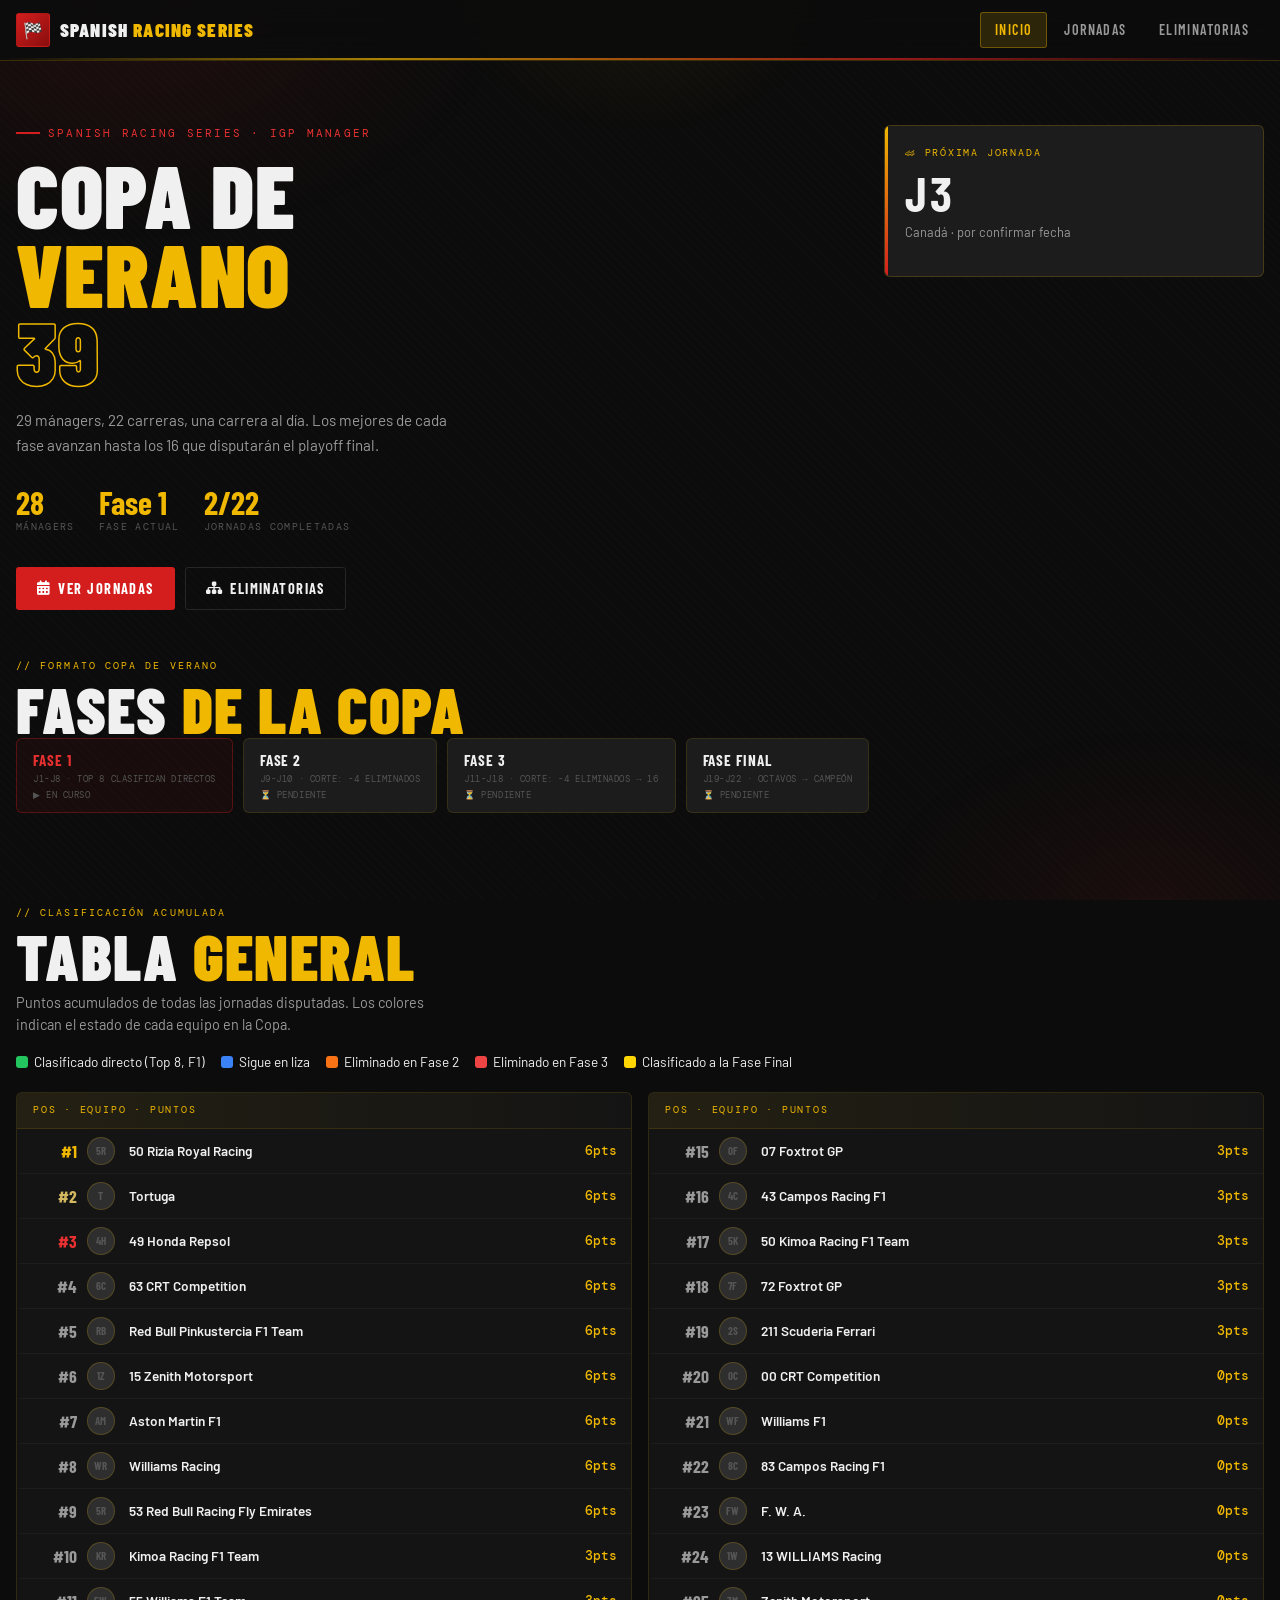
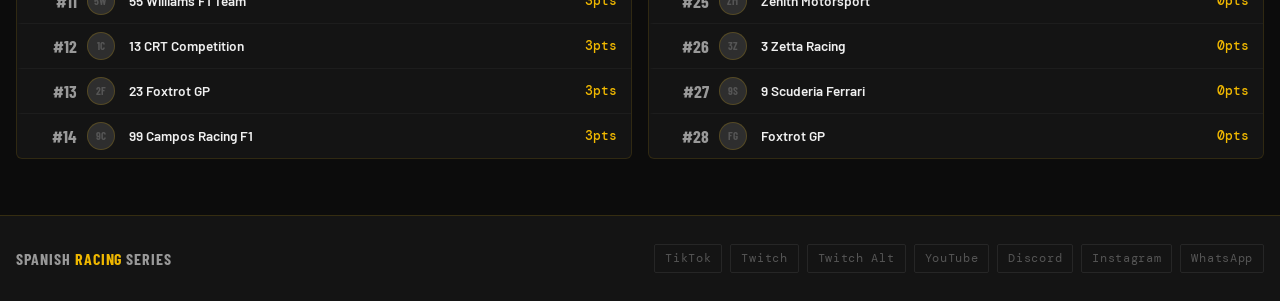
==== commit 2d27b456: "LA COPA DE VERANO FUNCIONANDO" ====
--- a/index.html
+++ b/index.html
@@ -41,7 +41,7 @@
               <span class="stroke" id="hero-season-num">39</span>
             </h1>
             <p class="hero-desc">
-              32 mánagers, 22 carreras, una carrera al día. Los mejores de cada
+              29 mánagers, 22 carreras, una carrera al día. Los mejores de cada
               fase avanzan hasta los 16 que disputarán el playoff final.
             </p>
 
@@ -141,7 +141,7 @@
           COPA.faseActual === 4 ? "Fase Final" : `Fase ${COPA.faseActual}`;
 
         const stats = [
-          { num: 32, lbl: "Mánagers" },
+          { num: SRS.pilotos.length, lbl: "Mánagers" },
           { num: faseLabel, lbl: "Fase actual" },
           {
             num: `${completadas}/${SRS.jornadas.length}`,
@@ -293,4 +293,4 @@
       })();
     </script>
   </body>
-</html>
+</html>
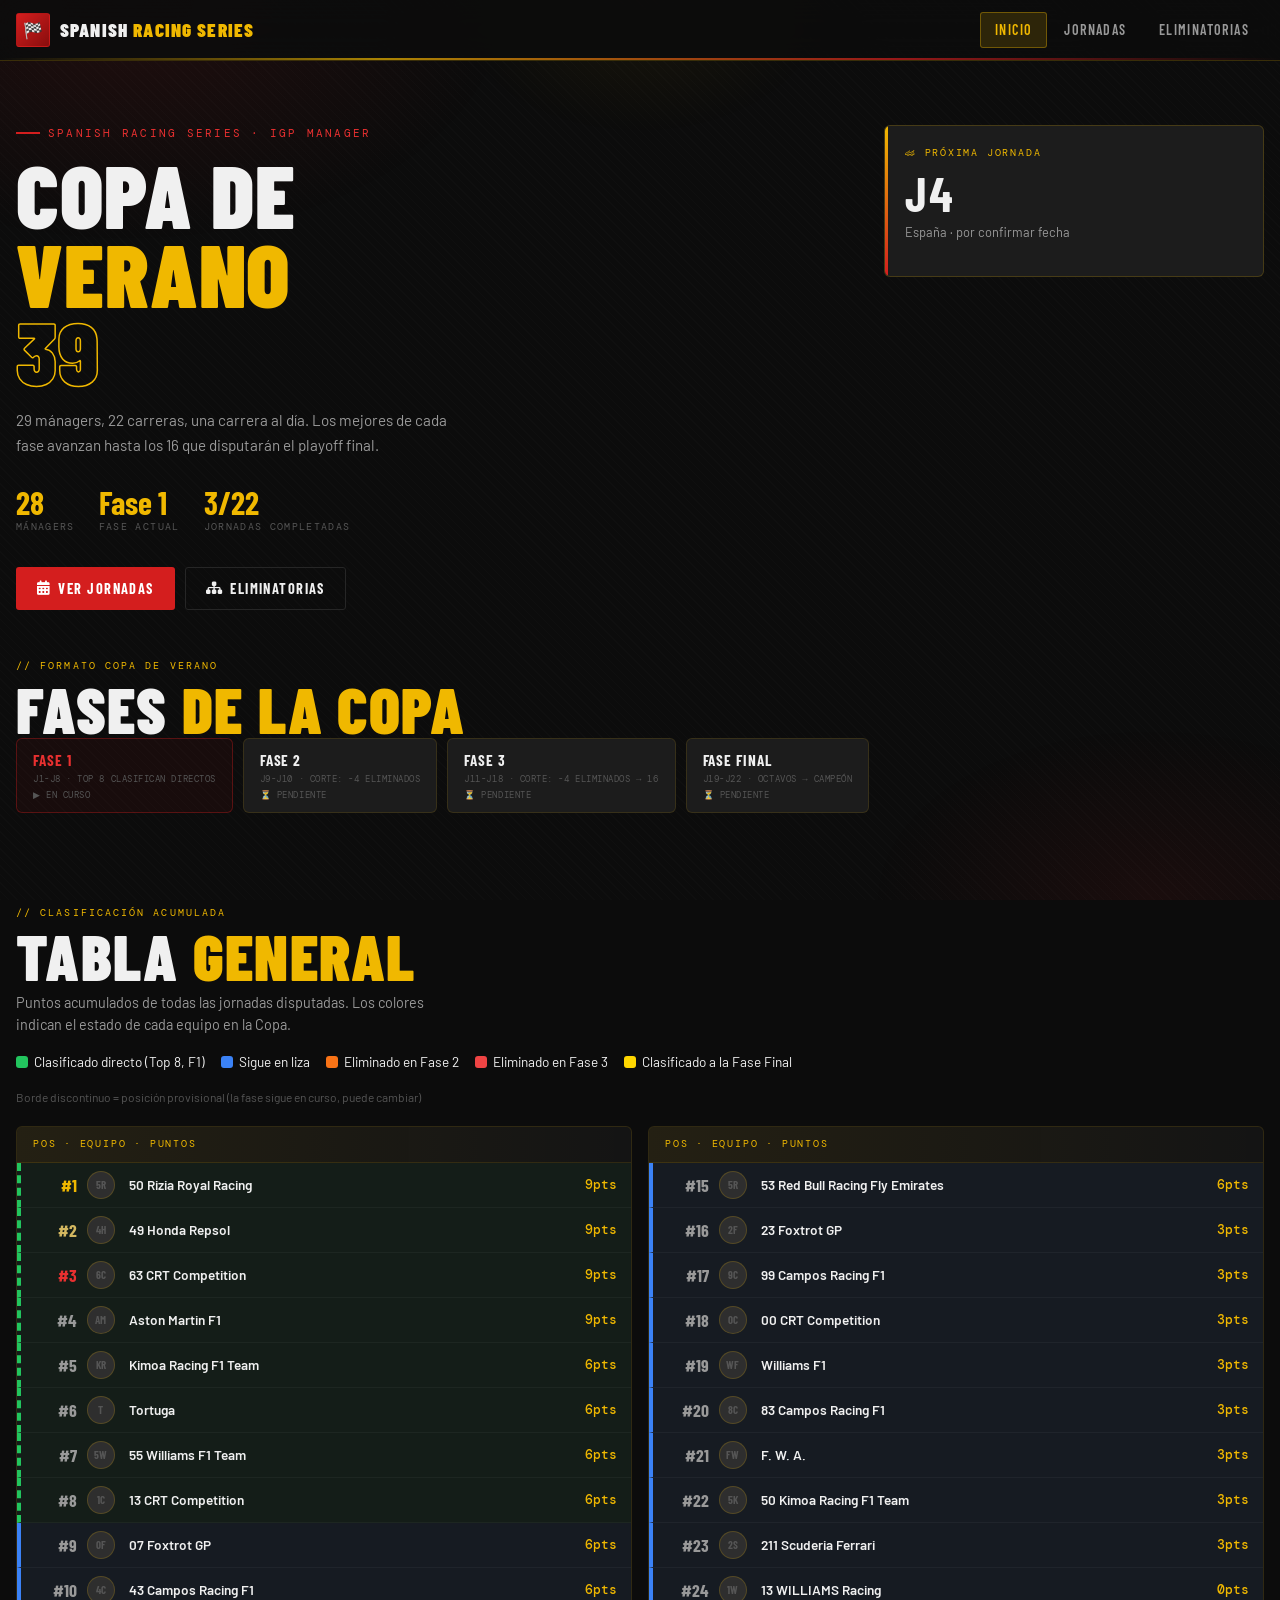
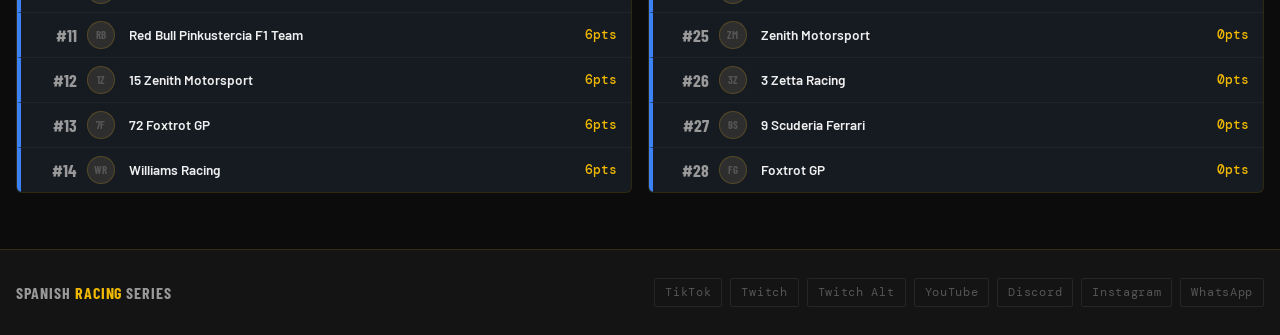
==== commit eb18ef00: "UPDATES DE LA COPA Se ha añadido colores representativos en la tabla y se ha sincronizado la J3 de l" ====
--- a/index.html
+++ b/index.html
@@ -90,6 +90,12 @@
         </p>
 
         <div class="copa-leyenda" id="copa-leyenda"></div>
+        <p
+          style="font-size: 0.75rem; color: var(--text-muted); margin-top: 6px"
+        >
+          Borde discontinuo = posición provisional (la fase sigue en curso,
+          puede cambiar)
+        </p>
 
         <div
           style="
@@ -293,4 +299,4 @@
       })();
     </script>
   </body>
-</html>+</html>
--- a/css/srs.css
+++ b/css/srs.css
@@ -806,6 +806,26 @@
   border-left: 4px solid transparent;
 }
 
+/* Estados PROVISIONALES — mismo color, borde discontinuo = aún puede cambiar */
+.tabla-fila--directo-preview {
+  border-left: 4px dashed #22c55e;
+  background: rgba(34, 197, 94, 0.05);
+}
+.tabla-fila--eliminado-f2-preview {
+  border-left: 4px dashed #f97316;
+  background: rgba(249, 115, 22, 0.04);
+  opacity: 0.85;
+}
+.tabla-fila--eliminado-f3-preview {
+  border-left: 4px dashed #ef4444;
+  background: rgba(239, 68, 68, 0.04);
+  opacity: 0.85;
+}
+.tabla-fila--final-16-preview {
+  border-left: 4px dashed #ffd700;
+  background: rgba(255, 215, 0, 0.05);
+}
+
 .copa-leyenda {
   display: flex;
   flex-wrap: wrap;
@@ -1531,4 +1551,4 @@
     text-align: center;
     padding: 2px 0;
   }
-}+}
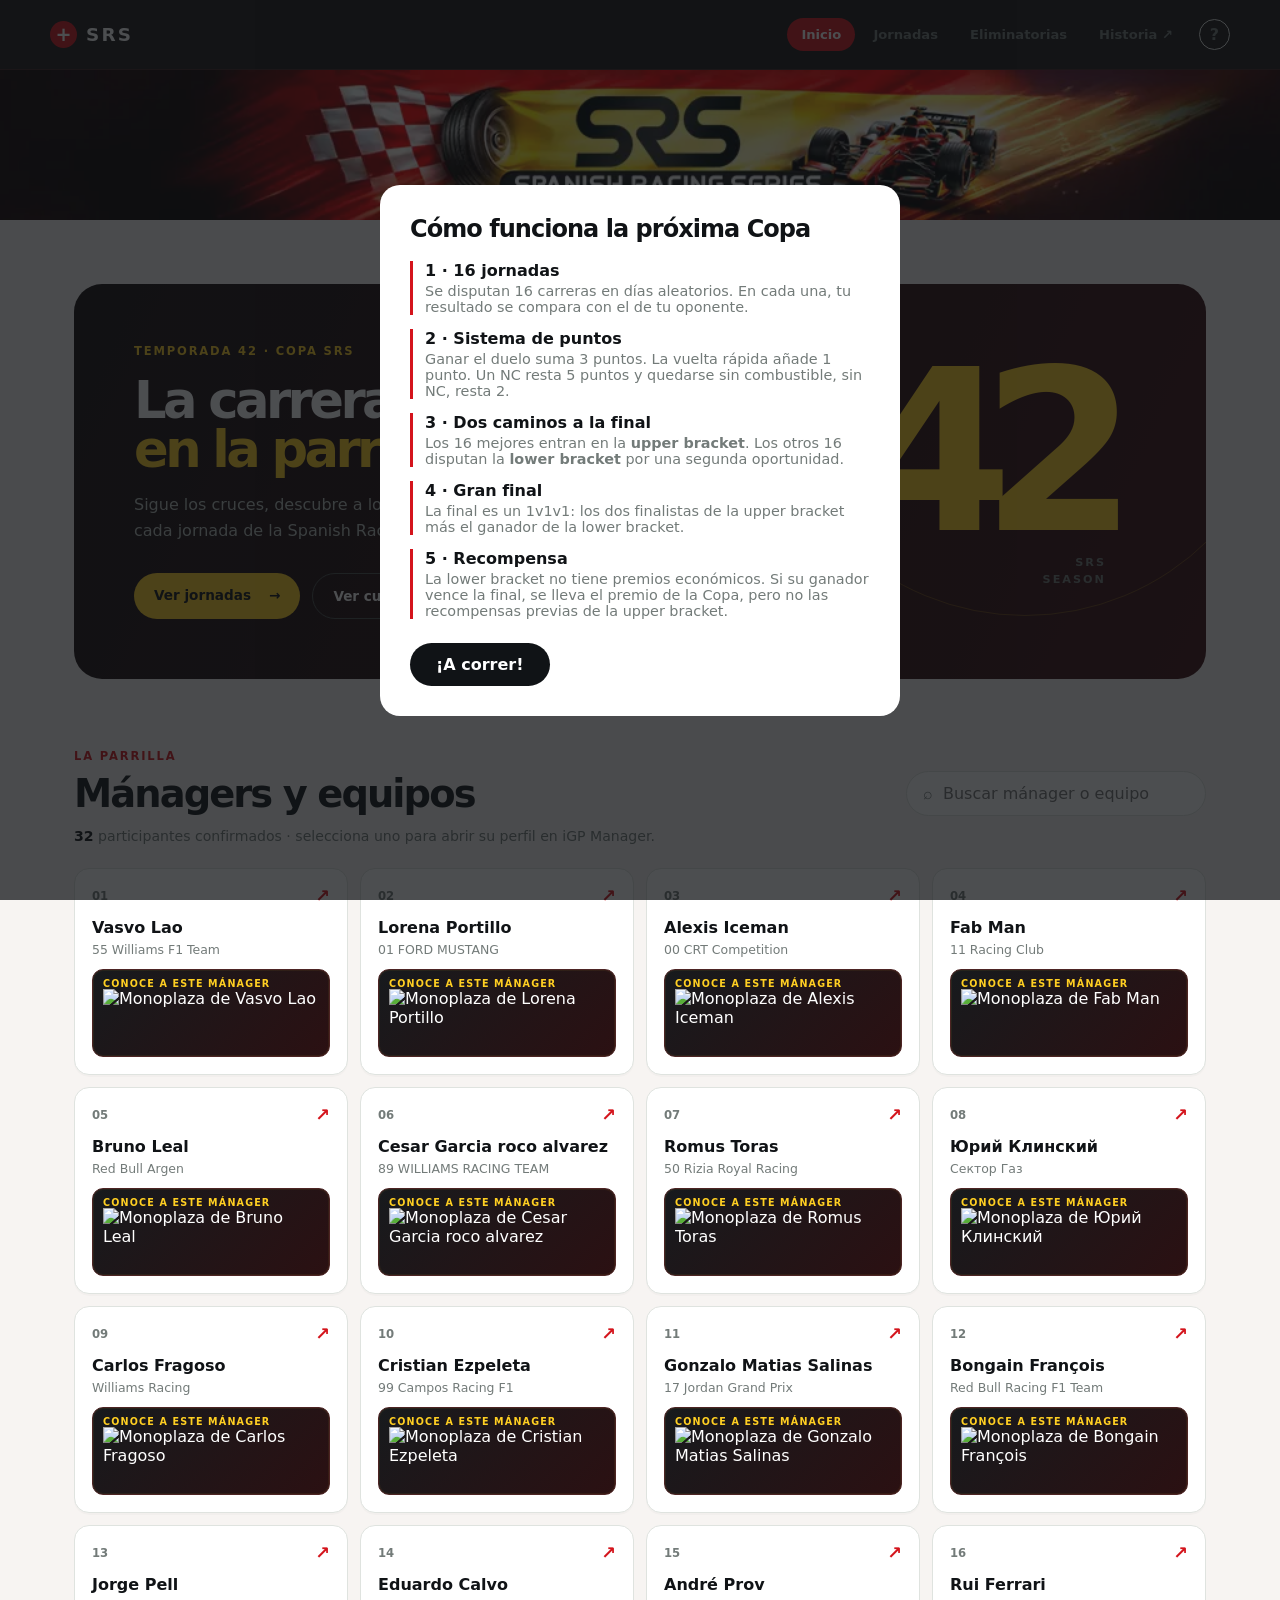
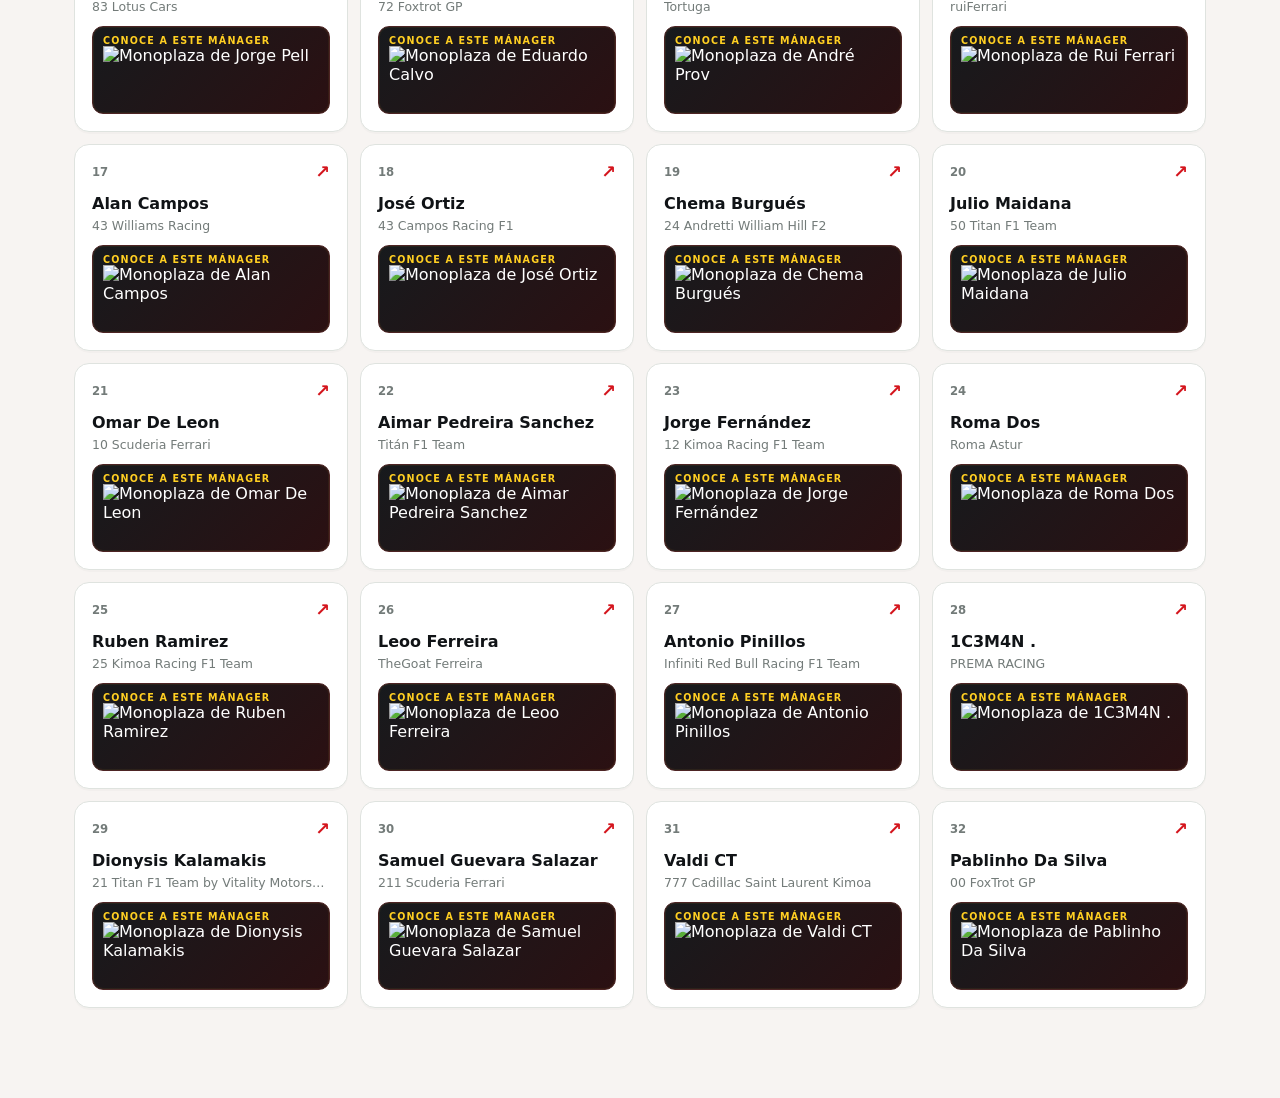
==== commit 96ba06cd: "nueva interfaz para la Spanish Racing Series, liga dentro de iGP Manager" ====
--- a/index.html
+++ b/index.html
@@ -1,302 +1,64 @@
 <!doctype html>
 <html lang="es">
-  <head>
-    <meta charset="UTF-8" />
-    <meta name="viewport" content="width=device-width, initial-scale=1.0" />
-    <title>Spanish Racing Series — Copa de Verano T39</title>
-    <link rel="stylesheet" href="css/srs.css" />
-    <link
-      rel="stylesheet"
-      href="https://cdnjs.cloudflare.com/ajax/libs/font-awesome/6.4.0/css/all.min.css"
-    />
-  </head>
-
-  <body>
-    <div class="ambient" aria-hidden="true"></div>
-
-    <!-- ══ HEADER ══════════════════════════════════════════════ -->
-    <header class="site-header">
-      <div class="container header-inner">
-        <a class="brand" href="index.html">
-          <span class="brand-icon">🏁</span>
-          <span class="brand-name">Spanish <span>Racing Series</span></span>
-        </a>
-        <nav class="site-nav" aria-label="Principal">
-          <a href="index.html" class="active">Inicio</a>
-          <a href="jornadas.html">Jornadas</a>
-          <a href="eliminatorias.html">Eliminatorias</a>
-        </nav>
-      </div>
-    </header>
-
-    <!-- ══ HERO ════════════════════════════════════════════════ -->
+<head>
+  <meta charset="UTF-8" />
+  <meta name="viewport" content="width=device-width, initial-scale=1.0" />
+  <title>Spanish Racing Series · Copa</title>
+  <link rel="icon" href="img/banner.webp" type="image/webp" />
+  <link rel="stylesheet" href="css/srs.css" />
+</head>
+<body>
+  <div id="header"></div>
+  <main>
     <section class="hero">
-      <div class="container">
-        <div class="hero-grid">
-          <div>
-            <p class="hero-eyebrow">Spanish Racing Series · iGP Manager</p>
-            <h1 class="hero-title">
-              Copa de<br />
-              <span class="accent">Verano</span><br />
-              <span class="stroke" id="hero-season-num">39</span>
-            </h1>
-            <p class="hero-desc">
-              29 mánagers, 22 carreras, una carrera al día. Los mejores de cada
-              fase avanzan hasta los 16 que disputarán el playoff final.
-            </p>
-
-            <div class="hero-stats-row" id="hero-stats"></div>
-
-            <div class="hero-ctas">
-              <a class="btn btn--primary" href="jornadas.html">
-                <i class="fas fa-calendar-alt"></i> Ver Jornadas
-              </a>
-              <a class="btn btn--outline" href="eliminatorias.html">
-                <i class="fas fa-sitemap"></i> Eliminatorias
-              </a>
-            </div>
-          </div>
-
-          <div>
-            <div class="countdown-panel" id="countdown-panel">
-              <p class="countdown-label">🏎 Próxima jornada</p>
-              <div class="countdown-time" id="countdown-time">—</div>
-              <p class="countdown-note" id="countdown-note">
-                Pendiente de fecha
-              </p>
-            </div>
-          </div>
+      <div class="hero-copy">
+        <p class="eyebrow">Temporada 42 · Copa SRS</p>
+        <h1>La carrera empieza<br><em>en la parrilla.</em></h1>
+        <p class="hero-text">Sigue los cruces, descubre a los mánagers y vive cada jornada de la Spanish Racing Series.</p>
+        <div class="hero-actions">
+          <a class="button button-primary" href="jornadas.html">Ver jornadas <span>→</span></a>
+          <a class="button button-quiet" href="eliminatorias.html">Ver cuadro</a>
         </div>
       </div>
-    </section>
-
-    <!-- ══ FASES DE LA COPA ════════════════════════════════════ -->
-    <section class="page-section" style="padding-top: 0">
-      <div class="container">
-        <p class="section-label">// Formato Copa de Verano</p>
-        <h2 class="section-title">Fases <em>de la Copa</em></h2>
-        <div class="elim-phases" id="fases-copa"></div>
+      <div class="hero-art" aria-hidden="true">
+        <span class="hero-number">42</span>
+        <span class="hero-label">SRS<br>SEASON</span>
       </div>
     </section>
-
-    <!-- ══ CLASIFICACION ════════════════════════════════════════ -->
-    <section class="page-section" style="padding-top: 0">
-      <div class="container">
-        <p class="section-label">// Clasificación acumulada</p>
-        <h2 class="section-title">Tabla <em>General</em></h2>
-        <p class="section-sub">
-          Puntos acumulados de todas las jornadas disputadas. Los colores
-          indican el estado de cada equipo en la Copa.
-        </p>
-
-        <div class="copa-leyenda" id="copa-leyenda"></div>
-        <p
-          style="font-size: 0.75rem; color: var(--text-muted); margin-top: 6px"
-        >
-          Borde discontinuo = posición provisional (la fase sigue en curso,
-          puede cambiar)
-        </p>
-
-        <div
-          style="
-            margin-top: 20px;
-            display: grid;
-            grid-template-columns: 1fr 1fr;
-            gap: 16px;
-          "
-          id="clas-grid"
-        ></div>
+    <section class="section-heading">
+      <div>
+        <p class="eyebrow">La parrilla</p>
+        <h2 class="titulo">Mánagers y equipos</h2>
       </div>
+      <label class="search">
+        <span>⌕</span>
+        <input id="buscar" type="search" placeholder="Buscar mánager o equipo" aria-label="Buscar mánager o equipo">
+      </label>
     </section>
-
-    <!-- ══ FOOTER ═══════════════════════════════════════════════ -->
-    <footer class="site-footer">
-      <div class="container footer-inner">
-        <span class="footer-brand">Spanish <span>Racing</span> Series</span>
-        <div class="footer-links" id="footer-links"></div>
-      </div>
-    </footer>
-
-    <script src="js/srs-data.js"></script>
-    <script src="js/copa.js"></script>
-    <script>
-      // ── FOOTER ────────────────────────────────────────────────
-      (function () {
-        const fl = document.getElementById("footer-links");
-        if (!fl) return;
-        fl.innerHTML = SRS.redes
-          .map(
-            (r) =>
-              `<a href="${r.href}" target="_blank" rel="noopener noreferrer">${r.label}</a>`,
-          )
-          .join("");
-      })();
-
-      const COPA = window.SRS_COPA || SRS.calcularCopa();
-
-      // ── STATS ROW ─────────────────────────────────────────────
-      (function () {
-        const el = document.getElementById("hero-stats");
-        if (!el) return;
-
-        const completadas = SRS.jornadas.filter(
-          (j) => j.completada === true,
-        ).length;
-
-        const faseLabel =
-          COPA.faseActual === 4 ? "Fase Final" : `Fase ${COPA.faseActual}`;
-
-        const stats = [
-          { num: SRS.pilotos.length, lbl: "Mánagers" },
-          { num: faseLabel, lbl: "Fase actual" },
-          {
-            num: `${completadas}/${SRS.jornadas.length}`,
-            lbl: "Jornadas completadas",
-          },
-        ];
-        el.innerHTML = stats
-          .map(
-            (s) =>
-              `<div class="stat-block">
-                    <span class="num">${s.num}</span>
-                    <span class="lbl">${s.lbl}</span>
-                </div>`,
-          )
-          .join("");
-      })();
-
-      // ── FASES DE LA COPA (pills) ────────────────────────────────
-      (function () {
-        const el = document.getElementById("fases-copa");
-        if (!el) return;
-
-        const fases = [
-          {
-            nombre: "Fase 1",
-            rango: "J1-J8",
-            detalle: "Top 8 clasifican directos",
-          },
-          {
-            nombre: "Fase 2",
-            rango: "J9-J10",
-            detalle: "Corte: -4 eliminados",
-          },
-          {
-            nombre: "Fase 3",
-            rango: "J11-J18",
-            detalle: "Corte: -4 eliminados → 16",
-          },
-          {
-            nombre: "Fase Final",
-            rango: "J19-J22",
-            detalle: "Octavos → Campeón",
-          },
-        ];
-
-        el.innerHTML = fases
-          .map((f, i) => {
-            const numeroFase = i + 1;
-            const activa = COPA.faseActual === numeroFase;
-            const superada = COPA.faseActual > numeroFase;
-            const cls = activa
-              ? "elim-phase-pill elim-phase-pill--final"
-              : "elim-phase-pill";
-            const estadoTxt = superada
-              ? "✅ Completada"
-              : activa
-                ? "▶ En curso"
-                : "⏳ Pendiente";
-            return `<div class="${cls}">
-                <div class="elim-phase-name">${f.nombre}</div>
-                <div class="elim-phase-count">${f.rango} · ${f.detalle}</div>
-                <div class="elim-phase-count">${estadoTxt}</div>
-            </div>`;
-          })
-          .join("");
-      })();
-
-      // ── LEYENDA DE COLORES ──────────────────────────────────────
-      (function () {
-        const el = document.getElementById("copa-leyenda");
-        if (!el) return;
-        el.innerHTML = `
-          <span><i style="background:#22c55e"></i> Clasificado directo (Top 8, F1)</span>
-          <span><i style="background:#3b82f6"></i> Sigue en liza</span>
-          <span><i style="background:#f97316"></i> Eliminado en Fase 2</span>
-          <span><i style="background:#ef4444"></i> Eliminado en Fase 3</span>
-          <span><i style="background:#ffd700"></i> Clasificado a la Fase Final</span>
-        `;
-      })();
-
-      // ── CLASIFICACION (tabla en vivo, coloreada) ─────────────────
-      (function () {
-        const grid = document.getElementById("clas-grid");
-        if (!grid) return;
-
-        const tabla = SRS.tablaEnVivo(); // acumulado de todas las jornadas con resultados
-        const half = Math.ceil(tabla.length / 2);
-
-        function buildCol(lista, offset) {
-          const panel = document.createElement("div");
-          panel.className = "panel";
-          panel.innerHTML = `
-                    <div class="panel-header">
-                        <span class="panel-header-label">Pos · Equipo · Puntos</span>
-                    </div>
-                    <div class="clasificacion-table">
-                        ${lista
-                          .map((r, i) => {
-                            const pos = offset + i + 1;
-                            const estado = SRS.estadoCopa(r.equipo, COPA);
-                            const posCls =
-                              pos === 1
-                                ? "p1"
-                                : pos === 2
-                                  ? "p2"
-                                  : pos === 3
-                                    ? "p3"
-                                    : "";
-                            const iniciales = r.equipo
-                              .split(" ")
-                              .map((w) => w[0])
-                              .join("")
-                              .slice(0, 2)
-                              .toUpperCase();
-                            return `<div class="clas-row tabla-fila--${estado}">
-                                <span class="clas-pos ${posCls}">#${pos}</span>
-                                <span class="clas-avatar">${iniciales}</span>
-                                <div class="clas-info">
-                                    <strong>${r.equipo}</strong>
-                                </div>
-                                <span class="clas-pts">${r.pts}pts</span>
-                            </div>`;
-                          })
-                          .join("")}
-                    </div>`;
-          return panel;
-        }
-
-        grid.appendChild(buildCol(tabla.slice(0, half), 0));
-        grid.appendChild(buildCol(tabla.slice(half), half));
-      })();
-
-      // ── PRÓXIMA JORNADA ──────────────────────────────────────────
-      (function () {
-        const timeEl = document.getElementById("countdown-time");
-        const noteEl = document.getElementById("countdown-note");
-        if (!timeEl) return;
-
-        const siguiente = SRS.jornadas.find((j) => !j.completada);
-
-        if (!siguiente) {
-          timeEl.textContent = "Copa finalizada";
-          noteEl.textContent = "Todas las jornadas completadas";
-          return;
-        }
-
-        timeEl.textContent = `J${siguiente.numero}`;
-        noteEl.textContent = `${siguiente.circuito} · por confirmar fecha`;
-      })();
-    </script>
-  </body>
-</html>
+    <p class="section-note"><strong id="total">32</strong> participantes confirmados · selecciona uno para abrir su perfil en iGP Manager.</p>
+    <div class="grid-mgr" id="managers"></div>
+  </main>
+  <script src="js/srs-data.js"></script>
+  <script src="js/perfiles.js"></script>
+  <script src="js/web.js"></script>
+  <script>
+    pintarHeader("index.html");
+    document.getElementById("total").innerHTML = SRS.pilotos.length;
+    var html = "";
+    SRS.pilotos.forEach(function (p, i) {
+      html += '<a class="card-mgr" href="' + urlManager(p.nombre) + '" target="_blank" rel="noopener">' +
+        '<span class="card-top"><span class="num">' + String(i + 1).padStart(2, "0") + "</span><span class=\"arrow\">↗</span></span>" +
+        '<span class="nom">' + p.nombre + "</span>" +
+        '<span class="eq">' + p.equipo + "</span>" + fichaManager(p.nombre, p.equipo) + "</a>";
+    });
+    document.getElementById("managers").innerHTML = html;
+    document.getElementById("buscar").addEventListener("input", function (e) {
+      var query = e.target.value.toLowerCase().trim();
+      document.querySelectorAll(".card-mgr").forEach(function (card) {
+        card.hidden = query && !card.textContent.toLowerCase().includes(query);
+      });
+    });
+    infoPrimeraVisita();
+  </script>
+</body>
+</html>
--- a/css/srs.css
+++ b/css/srs.css
@@ -1,1554 +1,131 @@
-/* ================================================================
-   SPANISH RACING SERIES — SRS.CSS
-   Paleta: Rojo SRS / Dorado / Negro carbono
-   Fonts: Barlow Condensed (display) + DM Mono (data) + Barlow (body)
-
-   ÍNDICE
-   01. Fuentes y variables (design tokens)
-   02. Reset y base
-   03. Fondo / textura / ambient glow
-   04. Layout utilities (container)
-   05. Header
-   06. Footer
-   07. Botones
-   08. Utilidades de sección (labels, títulos, panels, chips)
-   09. Home — Hero
-   10. Home — Countdown
-   11. Clasificación / Tabla General
-   12. Copa — estados de fase (colores por fila + leyenda)
-   13. Jornadas — grid y tarjetas
-   14. Jornadas — duelo row (formato card)
-   15. Page hero genérico + next-round banner
-   16. Eliminatorias — cabecera y phase pills
-   17. Eliminatorias — bracket (grid, columnas, conectores)
-   18. Eliminatorias — match card y slots
-   19. Eliminatorias — centro (trofeo + final)
-   20. Responsive
-   ================================================================ */
-
-@import url("https://fonts.googleapis.com/css2?family=Barlow+Condensed:ital,wght@0,300;0,400;0,600;0,700;0,900;1,700&family=DM+Mono:wght@400;500&family=Barlow:wght@400;500;600&display=swap");
-
-/* ================================================================
-   01. FUENTES Y VARIABLES (DESIGN TOKENS)
-   ================================================================ */
 :root {
-  /* Carbón / fondos */
-  --carbon: #0c0c0c;
-  --carbon-2: #141414;
-  --carbon-3: #1c1c1c;
-  --carbon-4: #242424;
-  --carbon-5: #2e2e2e;
-  --panel: rgba(20, 20, 20, 0.94);
-
-  /* Rojo SRS */
-  --red: #d41e1e;
-  --red-bright: #e83030;
-  --red-dim: rgba(212, 30, 30, 0.18);
-  --red-glow: rgba(212, 30, 30, 0.4);
-
-  /* Dorado / amarillo (bandera española) */
-  --gold: #f0b800;
-  --gold-bright: #ffd000;
-  --gold-dim: rgba(240, 184, 0, 0.15);
-  --gold-glow: rgba(240, 184, 0, 0.35);
-
-  /* Plata / blancos */
-  --silver: #d0d8e0;
-  --silver-dim: #666e78;
-  --silver-faint: #262626;
-
-  /* Semánticos */
-  --text: #f0f0f0;
-  --text-dim: #999;
-  --text-muted: #555;
-  --border: rgba(240, 184, 0, 0.12);
-  --border-bright: rgba(240, 184, 0, 0.45);
-  --winner-bg: rgba(240, 184, 0, 0.07);
-
-  /* Radios */
-  --r-sm: 3px;
-  --r-md: 6px;
-  --r-lg: 10px;
-
-  --transition: all 0.2s ease;
+  --ink: #101316;
+  --paper: #f4f5f2;
+  --surface: #ffffff;
+  --line: #dfe3df;
+  --muted: #737b79;
+  --accent: #ffcf22;
+  --accent-dark: #d4141c;
+  --shadow: 0 18px 45px rgba(16, 19, 22, .08);
 }
 
-/* ================================================================
-   02. RESET Y BASE
-   ================================================================ */
-*,
-*::before,
-*::after {
-  box-sizing: border-box;
-  margin: 0;
-  padding: 0;
+* { box-sizing: border-box; margin: 0; }
+html { scroll-behavior: smooth; }
+body { background: #f7f4f2; color: var(--ink); font-family: Inter, ui-sans-serif, system-ui, -apple-system, "Segoe UI", sans-serif; min-height: 100vh; }
+a { color: inherit; text-decoration: none; }
+button, input { font: inherit; }
+
+.site-header { align-items: center; background: rgba(12, 8, 9, .94); border-bottom: 1px solid #3c2020; color: #fff; display: flex; justify-content: space-between; padding: 18px max(24px, calc((100vw - 1180px) / 2)); position: sticky; top: 0; backdrop-filter: blur(16px); z-index: 10; }
+.brand { align-items: center; display: flex; font-size: 1.15rem; font-weight: 850; gap: 9px; letter-spacing: .12em; }
+.brand-mark { align-items: center; background: var(--accent-dark); border-radius: 50%; color: #fff; display: inline-flex; font-size: 1.2rem; height: 27px; justify-content: center; letter-spacing: 0; width: 27px; }
+.site-header nav { align-items: center; display: flex; gap: 4px; }
+.site-header nav a { border-radius: 999px; color: var(--muted); font-size: .82rem; font-weight: 700; padding: 9px 14px; }
+.site-header nav a:hover, .site-header nav a.active { background: var(--accent-dark); color: #fff; }
+#btn-info { background: transparent; border: 1px solid var(--line); border-radius: 50%; color: var(--muted); cursor: pointer; font-weight: 800; height: 31px; margin-left: 8px; width: 31px; }
+#btn-info:hover { background: var(--accent); border-color: var(--accent); color: var(--ink); }
+
+main { margin: 0 auto; max-width: 1180px; padding: 64px 24px 90px; }
+main.ancho { max-width: 1440px; }
+.banner-wrap { background: #130b0d; overflow: hidden; }
+.banner { display: block; height: clamp(72px, 13vw, 150px); object-fit: cover; object-position: center; width: 100%; }
+.hero { background: linear-gradient(115deg, #130b0d, #3b0d10); border-radius: 28px; color: #fff; display: flex; justify-content: space-between; min-height: 320px; overflow: hidden; padding: clamp(32px, 5vw, 60px); position: relative; }
+.hero:after { border: 1px solid rgba(255, 207, 34, .25); border-radius: 50%; content: ""; height: 520px; position: absolute; right: -80px; top: -190px; width: 520px; }
+.hero-copy { max-width: 600px; position: relative; z-index: 1; }
+.eyebrow { color: var(--accent-dark); font-size: .72rem; font-weight: 850; letter-spacing: .16em; text-transform: uppercase; }
+.hero .eyebrow { color: var(--accent); }
+.hero h1 { font-size: clamp(2.2rem, 4vw, 3.8rem); letter-spacing: -.07em; line-height: .96; margin: 18px 0; }
+.hero h1 em, .titulo em { color: var(--accent-dark); font-style: normal; }
+.hero h1 em { color: var(--accent); }
+.hero-text { color: #b7bfbb; font-size: 1rem; line-height: 1.6; max-width: 430px; }
+.hero-actions { display: flex; gap: 12px; margin-top: 30px; }
+.button { border-radius: 999px; display: inline-flex; font-size: .85rem; font-weight: 800; gap: 18px; padding: 14px 20px; }
+.button-primary { background: var(--accent); color: var(--ink); }
+.button-primary:hover { background: #fff; }
+.button-quiet { border: 1px solid #49504d; color: #fff; }
+.button-quiet:hover { border-color: var(--accent); color: var(--accent); }
+.hero-art { align-items: flex-end; display: flex; flex-direction: column; justify-content: center; padding-right: 40px; position: relative; z-index: 1; }
+.hero-number { color: var(--accent); font-size: clamp(7rem, 18vw, 14rem); font-weight: 900; letter-spacing: -.14em; line-height: .7; }
+.hero-label { color: #737b78; font-size: .7rem; font-weight: 800; letter-spacing: .18em; line-height: 1.5; margin-top: 24px; text-align: right; }
+.section-heading { align-items: end; display: flex; justify-content: space-between; margin: 70px 0 12px; }
+.titulo { font-size: clamp(1.7rem, 3vw, 2.45rem); letter-spacing: -.05em; margin-top: 8px; }
+.search { align-items: center; background: var(--surface); border: 1px solid var(--line); border-radius: 999px; color: var(--muted); display: flex; gap: 8px; max-width: 300px; padding: 11px 16px; width: 100%; }
+.search:focus-within { border-color: var(--accent-dark); box-shadow: 0 0 0 3px rgba(212, 20, 28, .15); }
+.search input { background: transparent; border: 0; min-width: 0; outline: 0; width: 100%; }
+.section-note { color: var(--muted); font-size: .88rem; margin-bottom: 24px; }
+.section-note strong { color: var(--ink); }
+.grid-mgr { display: grid; gap: 12px; grid-template-columns: repeat(auto-fill, minmax(240px, 1fr)); }
+.card-mgr { background: var(--surface); border: 1px solid var(--line); border-radius: 15px; box-shadow: 0 2px 0 rgba(16, 19, 22, .02); min-height: 185px; padding: 17px; position: relative; transition: border-color .2s, box-shadow .2s, transform .2s; }
+.card-mgr:hover, .card-mgr:focus-visible { border-color: var(--accent-dark); box-shadow: var(--shadow); transform: translateY(-3px); z-index: 5; }
+.card-mgr[hidden] { display: none; }
+.card-top { align-items: center; color: var(--muted); display: flex; font-size: .73rem; font-weight: 800; justify-content: space-between; }
+.card-mgr .arrow { color: var(--accent-dark); font-size: 1.1rem; }
+.card-mgr .nom { display: block; font-size: 1rem; font-weight: 800; margin-top: 12px; }
+.card-mgr .eq { color: var(--muted); display: block; font-size: .78rem; margin-top: 5px; overflow: hidden; text-overflow: ellipsis; white-space: nowrap; }
+.manager-preview { background: linear-gradient(135deg, #171a1d, #2b1012); border: 1px solid #4d2424; border-radius: 11px; box-shadow: inset 0 0 0 1px rgba(255, 207, 34, .06); color: #fff; display: block; margin-top: 12px; overflow: hidden; padding: 8px 10px 5px; }
+.preview-kicker { color: var(--accent); display: block; font-size: .6rem; font-weight: 850; letter-spacing: .12em; text-transform: uppercase; }
+.manager-preview img { display: block; height: 62px; object-fit: contain; width: 100%; }
+.manager-preview strong, .manager-preview small { display: block; overflow: hidden; text-overflow: ellipsis; white-space: nowrap; }
+.manager-preview strong { font-size: .8rem; }
+.manager-preview small { color: #a9aaa6; font-size: .68rem; margin-top: 3px; }
+
+.mgr { font-weight: 750; }
+.mgr:hover { color: var(--accent-dark); text-decoration: underline; }
+.jornada-head { align-items: center; display: flex; gap: 24px; justify-content: center; margin-bottom: 36px; text-align: center; }
+.jornada-head h1 { font-size: clamp(1.8rem, 4vw, 3rem); letter-spacing: -.06em; }
+.sub { color: var(--accent-dark); font-size: .72rem; font-weight: 800; letter-spacing: .15em; text-transform: uppercase; }
+.flecha { background: var(--surface); border: 1px solid var(--line); border-radius: 50%; cursor: pointer; font-size: 1.5rem; height: 44px; width: 44px; }
+.flecha:hover { background: var(--accent); border-color: var(--accent); }
+.duelos { display: grid; gap: 14px; grid-template-columns: repeat(auto-fill, minmax(380px, 1fr)); }
+.duelo, .match { background: var(--surface); border: 1px solid var(--line); border-radius: 14px; overflow: hidden; }
+.duelo { display: flex; }
+.lado { display: flex; flex: 1; flex-direction: column; gap: 4px; padding: 17px; }
+.lado:last-child { text-align: right; }
+.lado small, .lado b { color: var(--muted); font-size: .72rem; }
+.vs { align-items: center; background: var(--ink); color: var(--accent); display: flex; font-size: .7rem; font-weight: 900; padding: 0 10px; }
+.lado.gana { background: #f2f9d9; box-shadow: inset 3px 0 var(--accent-dark); }
+.lado.pierde { opacity: .45; }
+.vacio { color: var(--muted); padding: 40px; text-align: center; }
+.arbol { display: flex; gap: 26px; min-height: 70vh; overflow-x: auto; padding: 10px 10px 30px; }
+.bracket-zone { background: rgba(255, 255, 255, .55); border: 1px solid var(--line); border-radius: 20px; margin-bottom: 24px; padding: 22px; }
+.bracket-zone-head { align-items: center; display: flex; justify-content: space-between; margin-bottom: 6px; }
+.bracket-zone-head h2, .bracket-final h2 { font-size: 1.1rem; letter-spacing: -.03em; }
+.bracket-zone-head span { background: #f2f9d9; border-radius: 999px; color: var(--accent-dark); font-size: .68rem; font-weight: 800; padding: 6px 10px; text-transform: uppercase; }
+.bracket-final { background: var(--ink); border-radius: 20px; color: #fff; margin: 24px auto 0; max-width: 290px; padding: 22px; }
+.bracket-final h2 { color: var(--accent); margin-bottom: 14px; text-align: center; }
+.bracket-final .match { border-color: #4d2424; }
+.bracket-final .slot + .slot { border-color: #4d2424; }
+.col { display: flex; flex: 1; flex-direction: column; min-width: 230px; }
+.col h3 { color: var(--muted); font-size: .72rem; letter-spacing: .12em; margin-bottom: 12px; text-align: center; text-transform: uppercase; }
+.partidos { display: flex; flex: 1; flex-direction: column; gap: 10px; justify-content: space-around; }
+.match { position: relative; }
+.match::after { border-top: 1px solid var(--line); content: ""; position: absolute; right: -26px; top: 50%; width: 26px; }
+.col:last-child .match::after { display: none; }
+.slot { font-size: .85rem; padding: 10px 12px; }
+.slot + .slot { border-top: 1px solid var(--line); }
+.slot em { color: var(--muted); font-size: .8rem; }
+.slot.gana { background: #f2f9d9; box-shadow: inset 3px 0 var(--accent-dark); }
+.slot.pierde { opacity: .4; }
+.match.final { border: 2px solid var(--accent-dark); }
+.col.off { opacity: .45; filter: grayscale(.6); }
+.col.off2 { opacity: .22; }
+#modal { align-items: center; background: rgba(16, 19, 22, .75); display: none; inset: 0; justify-content: center; padding: 16px; position: fixed; z-index: 50; }
+#modal.open { display: flex; }
+.modal-box { background: var(--surface); border-radius: 20px; max-width: 520px; padding: 30px; width: 100%; }
+.modal-box h2 { letter-spacing: -.04em; margin-bottom: 18px; }
+.info-step { border-left: 3px solid var(--accent-dark); margin-bottom: 14px; padding-left: 12px; }
+.info-step p { color: var(--muted); font-size: .9rem; margin-top: 3px; }
+.btn { background: var(--ink); border: 0; border-radius: 999px; color: #fff; cursor: pointer; font-weight: 800; margin-top: 10px; padding: 12px 26px; }
+.btn:hover { background: var(--accent-dark); color: var(--ink); }
+
+@media (max-width: 700px) {
+  .site-header { padding: 14px 16px; }
+  .site-header nav a { padding: 8px 9px; }
+  .site-header nav a[href*="historia"] { display: none; }
+  main { padding: 32px 16px 60px; }
+  .hero { min-height: 470px; padding: 30px; }
+  .hero-art { bottom: 28px; padding: 0; position: absolute; right: 28px; }
+  .hero-number { font-size: 7rem; }
+  .section-heading { align-items: stretch; flex-direction: column; gap: 18px; }
+  .search { max-width: none; }
+  .duelos { grid-template-columns: 1fr; }
 }
-
-html {
-  scroll-behavior: smooth;
-}
-
-body {
-  font-family: "Barlow", sans-serif;
-  background: var(--carbon);
-  color: var(--text);
-  min-height: 100vh;
-  line-height: 1.5;
-  overflow-x: hidden;
-}
-
-/* ================================================================
-   03. FONDO / TEXTURA / AMBIENT GLOW
-   ================================================================ */
-body::before {
-  /* Textura diagonal sutil, efecto fibra de carbono */
-  content: "";
-  position: fixed;
-  inset: 0;
-  z-index: 0;
-  pointer-events: none;
-  background-image: repeating-linear-gradient(
-    45deg,
-    rgba(255, 255, 255, 0.015) 0px,
-    rgba(255, 255, 255, 0.015) 1px,
-    transparent 1px,
-    transparent 6px
-  );
-}
-
-.ambient {
-  position: fixed;
-  inset: 0;
-  pointer-events: none;
-  z-index: 0;
-  background:
-    radial-gradient(
-      ellipse 50% 45% at 10% 0%,
-      rgba(212, 30, 30, 0.1) 0%,
-      transparent 60%
-    ),
-    radial-gradient(
-      ellipse 40% 35% at 90% 100%,
-      rgba(212, 30, 30, 0.07) 0%,
-      transparent 55%
-    ),
-    radial-gradient(
-      ellipse 30% 30% at 50% 0%,
-      rgba(240, 184, 0, 0.06) 0%,
-      transparent 50%
-    );
-}
-
-/* ================================================================
-   04. LAYOUT UTILITIES
-   ================================================================ */
-.container {
-  width: min(1280px, calc(100% - 2rem));
-  margin-inline: auto;
-  position: relative;
-  z-index: 1;
-}
-
-/* ================================================================
-   05. HEADER
-   ================================================================ */
-.site-header {
-  position: sticky;
-  top: 0;
-  z-index: 100;
-  background: rgba(12, 12, 12, 0.92);
-  backdrop-filter: blur(16px);
-  border-bottom: 1px solid rgba(240, 184, 0, 0.2);
-}
-
-.site-header::after {
-  /* Franja dorada/roja fina bajo el header */
-  content: "";
-  position: absolute;
-  bottom: 0;
-  left: 0;
-  right: 0;
-  height: 2px;
-  background: linear-gradient(
-    90deg,
-    transparent 0%,
-    var(--gold) 30%,
-    var(--red) 70%,
-    transparent 100%
-  );
-  opacity: 0.7;
-}
-
-.header-inner {
-  display: flex;
-  align-items: center;
-  gap: 20px;
-  height: 60px;
-}
-
-.brand {
-  display: flex;
-  align-items: center;
-  gap: 10px;
-  text-decoration: none;
-  flex-shrink: 0;
-}
-
-.brand-icon {
-  width: 34px;
-  height: 34px;
-  background: linear-gradient(135deg, var(--red), #880d0d);
-  border-radius: var(--r-sm);
-  display: grid;
-  place-items: center;
-  font-size: 16px;
-  border: 1px solid rgba(212, 30, 30, 0.5);
-}
-
-.brand-name {
-  font-family: "Barlow Condensed", sans-serif;
-  font-weight: 900;
-  font-size: 1.2rem;
-  letter-spacing: 0.06em;
-  text-transform: uppercase;
-  color: var(--text);
-}
-
-.brand-name span {
-  color: var(--gold);
-}
-
-.site-nav {
-  display: flex;
-  align-items: center;
-  gap: 2px;
-  margin-left: auto;
-}
-
-.site-nav a {
-  font-family: "Barlow Condensed", sans-serif;
-  font-weight: 600;
-  font-size: 0.88rem;
-  letter-spacing: 0.1em;
-  text-transform: uppercase;
-  text-decoration: none;
-  color: var(--text-dim);
-  padding: 6px 14px;
-  border-radius: var(--r-sm);
-  transition: var(--transition);
-  border: 1px solid transparent;
-}
-
-.site-nav a:hover {
-  color: var(--gold);
-  background: var(--gold-dim);
-  border-color: rgba(240, 184, 0, 0.25);
-}
-
-.site-nav a.active {
-  color: var(--gold);
-  background: var(--gold-dim);
-  border-color: rgba(240, 184, 0, 0.35);
-}
-
-.season-badge {
-  font-family: "DM Mono", monospace;
-  font-size: 0.72rem;
-  letter-spacing: 0.08em;
-  color: var(--red-bright);
-  border: 1px solid rgba(212, 30, 30, 0.35);
-  border-radius: 2px;
-  padding: 4px 8px;
-  background: var(--red-dim);
-  flex-shrink: 0;
-}
-
-/* ================================================================
-   06. FOOTER
-   ================================================================ */
-.site-footer {
-  border-top: 1px solid rgba(240, 184, 0, 0.15);
-  background: var(--carbon-2);
-  padding: 28px 0;
-  position: relative;
-  z-index: 1;
-}
-
-.footer-inner {
-  display: flex;
-  justify-content: space-between;
-  align-items: center;
-  gap: 20px;
-  flex-wrap: wrap;
-}
-
-.footer-brand {
-  font-family: "Barlow Condensed", sans-serif;
-  font-weight: 700;
-  font-size: 1rem;
-  letter-spacing: 0.06em;
-  text-transform: uppercase;
-  color: var(--text-dim);
-}
-
-.footer-brand span {
-  color: var(--gold);
-}
-
-.footer-links {
-  display: flex;
-  gap: 8px;
-  flex-wrap: wrap;
-  align-items: center;
-}
-
-.footer-links a {
-  font-family: "DM Mono", monospace;
-  font-size: 0.72rem;
-  letter-spacing: 0.06em;
-  text-decoration: none;
-  color: var(--text-muted);
-  padding: 5px 10px;
-  border: 1px solid var(--silver-faint);
-  border-radius: 2px;
-  transition: var(--transition);
-}
-
-.footer-links a:hover {
-  color: var(--gold);
-  border-color: rgba(240, 184, 0, 0.4);
-  background: var(--gold-dim);
-}
-
-/* ================================================================
-   07. BOTONES
-   ================================================================ */
-.btn {
-  display: inline-flex;
-  align-items: center;
-  gap: 7px;
-  font-family: "Barlow Condensed", sans-serif;
-  font-weight: 700;
-  font-size: 0.9rem;
-  letter-spacing: 0.1em;
-  text-transform: uppercase;
-  text-decoration: none;
-  border-radius: var(--r-sm);
-  padding: 10px 20px;
-  transition: var(--transition);
-  cursor: pointer;
-  border: none;
-}
-
-.btn--primary {
-  background: var(--red);
-  color: #fff;
-  border: 1px solid transparent;
-}
-
-.btn--primary:hover {
-  background: var(--red-bright);
-  transform: translateY(-1px);
-}
-
-.btn--secondary {
-  background: var(--gold);
-  color: #0c0c0c;
-  border: 1px solid transparent;
-}
-
-.btn--secondary:hover {
-  background: var(--gold-bright);
-  transform: translateY(-1px);
-}
-
-.btn--outline {
-  background: transparent;
-  color: var(--text);
-  border: 1px solid var(--silver-faint);
-}
-
-.btn--outline:hover {
-  border-color: var(--gold);
-  color: var(--gold);
-  background: var(--gold-dim);
-}
-
-/* ================================================================
-   08. UTILIDADES DE SECCIÓN (labels, títulos, panels, chips)
-   ================================================================ */
-.page-section {
-  padding: 56px 0;
-  position: relative;
-  z-index: 1;
-}
-
-.section-label {
-  font-family: "DM Mono", monospace;
-  font-size: 0.65rem;
-  letter-spacing: 0.2em;
-  text-transform: uppercase;
-  color: var(--gold);
-  margin-bottom: 6px;
-}
-
-.section-title {
-  font-family: "Barlow Condensed", sans-serif;
-  font-weight: 900;
-  font-size: clamp(2.4rem, 5vw, 4rem);
-  letter-spacing: 0.02em;
-  text-transform: uppercase;
-  line-height: 0.9;
-  color: var(--text);
-}
-
-.section-title em {
-  font-style: normal;
-  color: var(--gold);
-}
-
-.section-sub {
-  color: var(--text-dim);
-  font-size: 0.9rem;
-  margin-top: 8px;
-  max-width: 52ch;
-}
-
-.panel {
-  background: var(--carbon-2);
-  border: 1px solid var(--border);
-  border-radius: var(--r-md);
-  overflow: hidden;
-}
-
-.panel-header {
-  padding: 10px 16px;
-  background: linear-gradient(90deg, rgba(240, 184, 0, 0.07), transparent);
-  border-bottom: 1px solid var(--border);
-  display: flex;
-  align-items: center;
-  gap: 8px;
-}
-
-.panel-header-label {
-  font-family: "DM Mono", monospace;
-  font-size: 0.62rem;
-  letter-spacing: 0.18em;
-  text-transform: uppercase;
-  color: var(--gold);
-}
-
-.chip {
-  font-family: "DM Mono", monospace;
-  font-size: 0.65rem;
-  letter-spacing: 0.08em;
-  padding: 3px 8px;
-  border-radius: 2px;
-}
-
-.chip--cyan {
-  color: var(--gold);
-  background: var(--gold-dim);
-  border: 1px solid rgba(240, 184, 0, 0.3);
-}
-
-.chip--orange {
-  color: var(--red-bright);
-  background: var(--red-dim);
-  border: 1px solid rgba(212, 30, 30, 0.35);
-}
-
-.chip--done {
-  color: #4ade80;
-  background: rgba(74, 222, 128, 0.1);
-  border: 1px solid rgba(74, 222, 128, 0.25);
-}
-
-.chip--grey {
-  color: var(--text-dim);
-  background: var(--silver-faint);
-  border: 1px solid rgba(255, 255, 255, 0.06);
-}
-
-/* ================================================================
-   09. HOME — HERO
-   ================================================================ */
-.hero {
-  padding: 64px 0 48px;
-  position: relative;
-  z-index: 1;
-}
-
-.hero-grid {
-  display: grid;
-  grid-template-columns: 1fr 380px;
-  gap: 32px;
-  align-items: start;
-}
-
-.hero-eyebrow {
-  font-family: "DM Mono", monospace;
-  font-size: 0.7rem;
-  letter-spacing: 0.2em;
-  text-transform: uppercase;
-  color: var(--red-bright);
-  margin-bottom: 12px;
-  display: flex;
-  align-items: center;
-  gap: 8px;
-}
-
-.hero-eyebrow::before {
-  content: "";
-  width: 24px;
-  height: 2px;
-  background: var(--red);
-  display: inline-block;
-}
-
-.hero-title {
-  font-family: "Barlow Condensed", sans-serif;
-  font-weight: 900;
-  font-size: clamp(3.2rem, 7vw, 6rem);
-  letter-spacing: 0.01em;
-  text-transform: uppercase;
-  line-height: 0.88;
-  color: var(--text);
-  margin-bottom: 18px;
-}
-
-.hero-title .accent {
-  color: var(--gold);
-}
-
-.hero-title .stroke {
-  -webkit-text-stroke: 1.5px var(--gold);
-  color: transparent;
-}
-
-.hero-desc {
-  color: var(--text-dim);
-  font-size: 0.95rem;
-  max-width: 48ch;
-  line-height: 1.65;
-  margin-bottom: 28px;
-}
-
-.hero-stats-row {
-  display: flex;
-  gap: 24px;
-  flex-wrap: wrap;
-  margin-bottom: 32px;
-}
-
-.stat-block {
-  display: flex;
-  flex-direction: column;
-}
-
-.stat-block .num {
-  font-family: "Barlow Condensed", sans-serif;
-  font-weight: 700;
-  font-size: 2rem;
-  color: var(--gold);
-  line-height: 1;
-}
-
-.stat-block .lbl {
-  font-family: "DM Mono", monospace;
-  font-size: 0.6rem;
-  letter-spacing: 0.14em;
-  text-transform: uppercase;
-  color: var(--text-muted);
-  margin-top: 2px;
-}
-
-.hero-ctas {
-  display: flex;
-  gap: 10px;
-  flex-wrap: wrap;
-}
-
-/* ================================================================
-   10. HOME — COUNTDOWN
-   ================================================================ */
-.countdown-panel {
-  background: var(--carbon-3);
-  border: 1px solid rgba(240, 184, 0, 0.2);
-  border-radius: var(--r-md);
-  padding: 20px;
-  position: relative;
-  overflow: hidden;
-}
-
-.countdown-panel::before {
-  /* Franja lateral degradada oro → rojo */
-  content: "";
-  position: absolute;
-  left: 0;
-  top: 0;
-  bottom: 0;
-  width: 3px;
-  background: linear-gradient(180deg, var(--gold) 0%, var(--red) 100%);
-}
-
-.countdown-label {
-  font-family: "DM Mono", monospace;
-  font-size: 0.62rem;
-  letter-spacing: 0.18em;
-  text-transform: uppercase;
-  color: var(--gold);
-  margin-bottom: 8px;
-}
-
-.countdown-time {
-  font-family: "Barlow Condensed", sans-serif;
-  font-weight: 700;
-  font-size: 3rem;
-  letter-spacing: 0.04em;
-  color: var(--text);
-  line-height: 1;
-  margin-bottom: 6px;
-  font-variant-numeric: tabular-nums;
-}
-
-.countdown-note {
-  font-size: 0.8rem;
-  color: var(--text-dim);
-  margin-bottom: 14px;
-}
-
-.countdown-zones {
-  display: grid;
-  grid-template-columns: 1fr 1fr;
-  gap: 6px;
-}
-
-.zone-row {
-  display: flex;
-  justify-content: space-between;
-  align-items: center;
-  background: var(--carbon-4);
-  border-radius: var(--r-sm);
-  padding: 6px 10px;
-  border: 1px solid rgba(255, 255, 255, 0.04);
-}
-
-.zone-name {
-  font-family: "DM Mono", monospace;
-  font-size: 0.6rem;
-  letter-spacing: 0.08em;
-  color: var(--text-dim);
-}
-
-.zone-time {
-  font-family: "DM Mono", monospace;
-  font-size: 0.7rem;
-  color: var(--gold);
-  font-weight: 500;
-}
-
-/* ================================================================
-   11. CLASIFICACIÓN / TABLA GENERAL
-   ================================================================ */
-.clasificacion-table {
-  width: 100%;
-}
-
-.clas-row {
-  display: grid;
-  grid-template-columns: 42px 32px 1fr auto;
-  align-items: center;
-  gap: 10px;
-  padding: 8px 14px;
-  border-bottom: 1px solid rgba(255, 255, 255, 0.04);
-  transition: background 0.15s;
-}
-
-.clas-row:last-child {
-  border-bottom: none;
-}
-
-.clas-row:hover {
-  background: rgba(240, 184, 0, 0.04);
-}
-
-/* Nota: .top-1/.top-2/.top-3 quedaron sin uso en index.html desde que
-   la Tabla General pasó a colorearse por fase de Copa (ver sección 12).
-   Se conservan aquí por si se reutilizan en otra tabla de podio. */
-.clas-row.top-1 {
-  background: linear-gradient(
-    90deg,
-    rgba(212, 30, 30, 0.14) 0%,
-    transparent 70%
-  );
-  border-left: 3px solid var(--gold);
-}
-
-.clas-row.top-2 {
-  background: linear-gradient(
-    90deg,
-    rgba(240, 184, 0, 0.08) 0%,
-    transparent 70%
-  );
-  border-left: 3px solid rgba(240, 184, 0, 0.5);
-}
-
-.clas-row.top-3 {
-  background: linear-gradient(
-    90deg,
-    rgba(240, 184, 0, 0.05) 0%,
-    transparent 70%
-  );
-  border-left: 3px solid rgba(212, 30, 30, 0.4);
-}
-
-.clas-pos {
-  font-family: "Barlow Condensed", sans-serif;
-  font-weight: 700;
-  font-size: 1.1rem;
-  color: var(--text-dim);
-  text-align: right;
-}
-
-.clas-pos.p1 {
-  color: var(--gold);
-}
-
-.clas-pos.p2 {
-  color: #d4b860;
-}
-
-.clas-pos.p3 {
-  color: var(--red-bright);
-}
-
-.clas-avatar {
-  width: 28px;
-  height: 28px;
-  border-radius: 50%;
-  background: var(--carbon-5);
-  border: 1px solid rgba(240, 184, 0, 0.2);
-  display: grid;
-  place-items: center;
-  font-size: 11px;
-  color: var(--text-muted);
-  flex-shrink: 0;
-  font-family: "Barlow Condensed", sans-serif;
-  font-weight: 700;
-  letter-spacing: 0.02em;
-}
-
-.clas-info strong {
-  display: block;
-  font-size: 0.85rem;
-  font-weight: 600;
-  color: var(--text);
-  white-space: nowrap;
-  overflow: hidden;
-  text-overflow: ellipsis;
-}
-
-.clas-info small {
-  font-family: "DM Mono", monospace;
-  font-size: 0.6rem;
-  color: var(--text-muted);
-  white-space: nowrap;
-  overflow: hidden;
-  text-overflow: ellipsis;
-  display: block;
-}
-
-.clas-pts {
-  font-family: "DM Mono", monospace;
-  font-size: 0.8rem;
-  font-weight: 500;
-  color: var(--gold);
-  white-space: nowrap;
-}
-
-.clas-pts.elim {
-  color: var(--text-muted);
-}
-
-/* ================================================================
-   12. COPA — ESTADOS DE FASE (colores por fila + leyenda)
-   Usado en la Tabla General de index.html junto a SRS.estadoCopa()
-   ================================================================ */
-.tabla-fila--directo {
-  border-left: 4px solid #22c55e;
-  background: rgba(34, 197, 94, 0.08);
-}
-
-.tabla-fila--final-16 {
-  border-left: 4px solid #ffd700;
-  background: rgba(255, 215, 0, 0.08);
-}
-
-.tabla-fila--en-liza {
-  border-left: 4px solid #3b82f6;
-  background: rgba(59, 130, 246, 0.06);
-}
-
-.tabla-fila--eliminado-f2 {
-  border-left: 4px solid #f97316;
-  background: rgba(249, 115, 22, 0.06);
-  opacity: 0.75;
-}
-
-.tabla-fila--eliminado-f3 {
-  border-left: 4px solid #ef4444;
-  background: rgba(239, 68, 68, 0.06);
-  opacity: 0.75;
-}
-
-.tabla-fila--pendiente {
-  border-left: 4px solid transparent;
-}
-
-/* Estados PROVISIONALES — mismo color, borde discontinuo = aún puede cambiar */
-.tabla-fila--directo-preview {
-  border-left: 4px dashed #22c55e;
-  background: rgba(34, 197, 94, 0.05);
-}
-.tabla-fila--eliminado-f2-preview {
-  border-left: 4px dashed #f97316;
-  background: rgba(249, 115, 22, 0.04);
-  opacity: 0.85;
-}
-.tabla-fila--eliminado-f3-preview {
-  border-left: 4px dashed #ef4444;
-  background: rgba(239, 68, 68, 0.04);
-  opacity: 0.85;
-}
-.tabla-fila--final-16-preview {
-  border-left: 4px dashed #ffd700;
-  background: rgba(255, 215, 0, 0.05);
-}
-
-.copa-leyenda {
-  display: flex;
-  flex-wrap: wrap;
-  gap: 16px;
-  margin: 16px 0;
-  font-size: 0.85rem;
-}
-
-.copa-leyenda span {
-  display: inline-flex;
-  align-items: center;
-  gap: 6px;
-}
-
-.copa-leyenda i {
-  width: 12px;
-  height: 12px;
-  border-radius: 3px;
-  display: inline-block;
-}
-
-.leyenda-directo {
-  background: #22c55e;
-}
-
-.leyenda-final-16 {
-  background: #ffd700;
-}
-
-.leyenda-en-liza {
-  background: #3b82f6;
-}
-
-.leyenda-eliminado-f2 {
-  background: #f97316;
-}
-
-.leyenda-eliminado-f3 {
-  background: #ef4444;
-}
-
-/* ================================================================
-   13. JORNADAS — GRID Y TARJETAS
-   ================================================================ */
-.jornada-grid {
-  display: grid;
-  grid-template-columns: repeat(auto-fill, minmax(340px, 1fr));
-  gap: 16px;
-}
-
-.jornada-card {
-  background: var(--carbon-2);
-  border: 1px solid rgba(255, 255, 255, 0.06);
-  border-radius: var(--r-md);
-  overflow: hidden;
-  transition: var(--transition);
-}
-
-.jornada-card:hover {
-  border-color: rgba(240, 184, 0, 0.3);
-  box-shadow: 0 8px 32px rgba(0, 0, 0, 0.5);
-  transform: translateY(-2px);
-}
-
-.jornada-card.hidden-jornada {
-  display: none;
-}
-
-.jornada-head {
-  padding: 12px 16px;
-  background: linear-gradient(90deg, rgba(212, 30, 30, 0.1), transparent);
-  border-bottom: 1px solid rgba(255, 255, 255, 0.06);
-  display: flex;
-  align-items: center;
-  justify-content: space-between;
-}
-
-.jornada-name {
-  font-family: "Barlow Condensed", sans-serif;
-  font-weight: 700;
-  font-size: 1.1rem;
-  letter-spacing: 0.06em;
-  text-transform: uppercase;
-  color: var(--text);
-}
-
-.jornada-date {
-  font-family: "DM Mono", monospace;
-  font-size: 0.62rem;
-  letter-spacing: 0.08em;
-  color: var(--text-muted);
-  margin-top: 2px;
-}
-
-.jornada-body {
-  padding: 0;
-}
-
-.jornada-locked {
-  padding: 24px 16px;
-  text-align: center;
-  color: var(--text-muted);
-}
-
-.jornada-locked-icon {
-  font-size: 1.6rem;
-  margin-bottom: 8px;
-  opacity: 0.4;
-}
-
-.jornada-locked p {
-  font-family: "DM Mono", monospace;
-  font-size: 0.7rem;
-  letter-spacing: 0.1em;
-  text-transform: uppercase;
-}
-
-/* ================================================================
-   14. JORNADAS — DUELO ROW (formato card con badge/medalla)
-   ================================================================ */
-.duelo-row {
-  display: flex;
-  align-items: center;
-  gap: 8px;
-  padding: 8px 12px;
-  border-bottom: 1px solid rgba(255, 255, 255, 0.03);
-}
-
-.duelo-row:last-child {
-  border-bottom: none;
-}
-
-.duelo-piloto {
-  display: flex;
-  align-items: center;
-  gap: 7px;
-  flex: 1;
-  min-width: 0;
-  padding: 5px 8px;
-  border-radius: var(--r-sm);
-  transition: var(--transition);
-}
-
-.duelo-piloto-avatar {
-  width: 22px;
-  height: 22px;
-  border-radius: 50%;
-  display: grid;
-  place-items: center;
-  flex-shrink: 0;
-  font-family: "Barlow Condensed", sans-serif;
-  font-weight: 700;
-  font-size: 0.7rem;
-  background: var(--carbon-5);
-  color: var(--text-muted);
-  border: 1px solid rgba(255, 255, 255, 0.06);
-}
-
-.duelo-piloto-name {
-  font-size: 0.78rem;
-  font-weight: 600;
-  white-space: nowrap;
-  overflow: hidden;
-  text-overflow: ellipsis;
-  color: var(--text-dim);
-}
-
-.duelo-piloto-pos {
-  font-family: "DM Mono", monospace;
-  font-size: 0.62rem;
-  color: var(--text-muted);
-  flex-shrink: 0;
-  margin-left: auto;
-  padding-left: 4px;
-}
-
-.duelo-piloto--win {
-  /* Ganador: badge medalla + fondo sutil */
-  background: var(--winner-bg);
-  border: 1px solid rgba(240, 184, 0, 0.18);
-}
-
-.duelo-piloto--win .duelo-piloto-avatar {
-  background: var(--gold-dim);
-  color: var(--gold);
-  border-color: rgba(240, 184, 0, 0.4);
-}
-
-.duelo-piloto--win .duelo-piloto-name {
-  color: var(--gold-bright);
-  font-weight: 700;
-}
-
-.duelo-piloto--win .duelo-piloto-pos {
-  color: var(--gold);
-  font-weight: 500;
-}
-
-.duelo-medal {
-  flex-shrink: 0;
-  font-size: 0.8rem;
-  filter: drop-shadow(0 0 4px var(--gold-glow));
-}
-
-.duelo-piloto--lose {
-  /* Perdedor: discreto, sin caja */
-  opacity: 0.65;
-}
-
-.duelo-piloto--lose .duelo-piloto-name {
-  font-weight: 500;
-}
-
-.duelo-vs-mini {
-  font-family: "DM Mono", monospace;
-  font-size: 0.55rem;
-  letter-spacing: 0.1em;
-  color: var(--text-muted);
-  flex-shrink: 0;
-  padding: 0 2px;
-}
-
-.duelo-row:hover .duelo-piloto--win {
-  border-color: rgba(240, 184, 0, 0.35);
-  background: rgba(240, 184, 0, 0.1);
-}
-
-/* ================================================================
-   15. PAGE HERO GENÉRICO + NEXT-ROUND BANNER
-   ================================================================ */
-.page-hero {
-  padding: 40px 0 32px;
-  border-bottom: 1px solid rgba(240, 184, 0, 0.12);
-  margin-bottom: 40px;
-  position: relative;
-  z-index: 1;
-}
-
-.page-hero-inner {
-  display: flex;
-  align-items: flex-end;
-  justify-content: space-between;
-  gap: 20px;
-  flex-wrap: wrap;
-}
-
-.next-banner {
-  background: linear-gradient(90deg, var(--carbon-3), var(--carbon-4));
-  border: 1px solid rgba(255, 255, 255, 0.06);
-  border-left: 3px solid var(--red);
-  border-radius: var(--r-md);
-  padding: 14px 20px;
-  display: flex;
-  align-items: center;
-  gap: 16px;
-  margin-bottom: 28px;
-  flex-wrap: wrap;
-}
-
-.next-banner-label {
-  font-family: "DM Mono", monospace;
-  font-size: 0.62rem;
-  letter-spacing: 0.16em;
-  text-transform: uppercase;
-  color: var(--gold);
-}
-
-.next-banner-text {
-  font-size: 0.9rem;
-  font-weight: 600;
-  color: var(--text);
-}
-
-.next-banner-time {
-  font-family: "Barlow Condensed", sans-serif;
-  font-weight: 700;
-  font-size: 1.8rem;
-  color: var(--gold);
-  letter-spacing: 0.04em;
-  margin-left: auto;
-  font-variant-numeric: tabular-nums;
-}
-
-/* ================================================================
-   16. ELIMINATORIAS — CABECERA Y PHASE PILLS
-   ================================================================ */
-.elim-section {
-  padding: 44px 0 60px;
-  position: relative;
-  z-index: 1;
-}
-
-.elim-header {
-  margin-bottom: 32px;
-}
-
-.elim-kicker {
-  font-family: "DM Mono", monospace;
-  font-size: 0.65rem;
-  letter-spacing: 0.2em;
-  text-transform: uppercase;
-  color: var(--gold);
-  margin-bottom: 6px;
-  display: flex;
-  align-items: center;
-  gap: 8px;
-}
-
-.elim-kicker::before {
-  content: "";
-  width: 20px;
-  height: 2px;
-  background: var(--gold);
-  display: inline-block;
-}
-
-.elim-title {
-  font-family: "Barlow Condensed", sans-serif;
-  font-weight: 900;
-  font-size: clamp(2.8rem, 5vw, 4.5rem);
-  letter-spacing: 0.02em;
-  text-transform: uppercase;
-  line-height: 0.9;
-  color: var(--text);
-  margin-bottom: 8px;
-}
-
-.elim-sub {
-  font-family: "DM Mono", monospace;
-  font-size: 0.72rem;
-  letter-spacing: 0.14em;
-  color: var(--text-dim);
-}
-
-.elim-phases {
-  display: flex;
-  gap: 10px;
-  margin-bottom: 36px;
-  flex-wrap: wrap;
-}
-
-.elim-phase-pill {
-  background: var(--carbon-3);
-  border: 1px solid var(--border);
-  border-radius: var(--r-md);
-  padding: 10px 16px;
-  min-width: 110px;
-  transition: var(--transition);
-}
-
-.elim-phase-pill:hover {
-  border-color: rgba(240, 184, 0, 0.3);
-  background: var(--carbon-4);
-}
-
-.elim-phase-pill--final {
-  border-color: rgba(212, 30, 30, 0.35);
-  background: rgba(212, 30, 30, 0.06);
-}
-
-.elim-phase-pill--final:hover {
-  border-color: rgba(212, 30, 30, 0.55);
-}
-
-.elim-phase-name {
-  font-family: "Barlow Condensed", sans-serif;
-  font-weight: 700;
-  font-size: 0.95rem;
-  letter-spacing: 0.06em;
-  text-transform: uppercase;
-  color: var(--text);
-}
-
-.elim-phase-pill--final .elim-phase-name {
-  color: var(--red-bright);
-}
-
-.elim-phase-date {
-  font-family: "DM Mono", monospace;
-  font-size: 0.6rem;
-  color: var(--gold);
-  margin-top: 3px;
-}
-
-.elim-phase-count {
-  font-family: "DM Mono", monospace;
-  font-size: 0.56rem;
-  letter-spacing: 0.06em;
-  text-transform: uppercase;
-  color: var(--text-muted);
-  margin-top: 2px;
-}
-
-/* ================================================================
-   17. ELIMINATORIAS — BRACKET (grid, columnas, conectores)
-   Bracket simétrico: oct-izq → cua → sem → FINAL ← sem ← cua ← oct-der
-   ================================================================ */
-.bracket-outer {
-  overflow-x: auto;
-  padding-bottom: 6px;
-  position: relative;
-  z-index: 1;
-}
-
-.bracket-outer::-webkit-scrollbar {
-  height: 4px;
-}
-
-.bracket-outer::-webkit-scrollbar-track {
-  background: var(--carbon-3);
-  border-radius: 2px;
-}
-
-.bracket-outer::-webkit-scrollbar-thumb {
-  background: rgba(240, 184, 0, 0.28);
-  border-radius: 2px;
-}
-
-.bracket-phase-labels {
-  display: grid;
-  grid-template-columns: 1fr 28px 1fr 28px 1fr 28px 110px 28px 1fr 28px 1fr 28px 1fr;
-  text-align: center;
-  margin-bottom: 6px;
-  min-width: 940px;
-}
-
-.bpl {
-  font-family: "DM Mono", monospace;
-  font-size: 0.52rem;
-  letter-spacing: 0.15em;
-  text-transform: uppercase;
-  color: var(--text-muted);
-  padding: 0 4px;
-}
-
-.bpl span {
-  display: block;
-  color: var(--gold);
-  font-size: 0.48rem;
-  margin-top: 1px;
-}
-
-.bpl--final {
-  color: var(--red-bright);
-}
-
-.bpl--final span {
-  color: var(--red-bright);
-}
-
-.bracket-grid {
-  display: grid;
-  grid-template-columns: 1fr 28px 1fr 28px 1fr 28px 110px 28px 1fr 28px 1fr 28px 1fr;
-  align-items: center;
-  min-width: 940px;
-  gap: 0;
-}
-
-.b-col {
-  display: flex;
-  flex-direction: column;
-  justify-content: space-around;
-  height: 100%;
-  padding: 3px 0;
-}
-
-.b-conn {
-  position: relative;
-  align-self: stretch;
-}
-
-.b-conn svg {
-  position: absolute;
-  inset: 0;
-  width: 100%;
-  height: 100%;
-  overflow: visible;
-}
-
-/* ================================================================
-   18. ELIMINATORIAS — MATCH CARD Y SLOTS
-   ================================================================ */
-.b-match {
-  background: var(--carbon-2);
-  border: 1px solid var(--border);
-  border-radius: var(--r-sm);
-  overflow: hidden;
-  margin: 4px 2px;
-  transition: var(--transition);
-}
-
-.b-match:hover {
-  border-color: rgba(240, 184, 0, 0.4);
-  box-shadow: 0 4px 16px rgba(0, 0, 0, 0.5);
-}
-
-.b-match--final {
-  border-color: rgba(212, 30, 30, 0.45);
-}
-
-.b-match--final:hover {
-  border-color: rgba(212, 30, 30, 0.7);
-  box-shadow: 0 4px 24px rgba(212, 30, 30, 0.15);
-}
-
-.b-match-head {
-  background: linear-gradient(90deg, rgba(240, 184, 0, 0.07), transparent);
-  border-bottom: 1px solid rgba(255, 255, 255, 0.05);
-  padding: 2px 7px;
-  font-family: "DM Mono", monospace;
-  font-size: 0.47rem;
-  letter-spacing: 0.16em;
-  text-transform: uppercase;
-  color: rgba(240, 184, 0, 0.6);
-}
-
-.b-match-head--right {
-  background: linear-gradient(270deg, rgba(240, 184, 0, 0.07), transparent);
-  text-align: right;
-}
-
-.b-match-head--final {
-  background: linear-gradient(
-    90deg,
-    rgba(212, 30, 30, 0.14),
-    rgba(240, 184, 0, 0.05)
-  );
-  color: var(--red-bright);
-  text-align: center;
-}
-
-.b-slot {
-  display: flex;
-  align-items: center;
-  gap: 5px;
-  padding: 4px 7px;
-  min-height: 24px;
-  font-size: 0.65rem;
-  font-weight: 500;
-  color: var(--text-dim);
-  border-bottom: 1px solid rgba(255, 255, 255, 0.03);
-  transition: background 0.15s;
-  overflow: hidden;
-}
-
-.b-slot:last-child {
-  border-bottom: none;
-}
-
-.b-slot--tbd {
-  color: var(--text-muted);
-  font-style: italic;
-  font-weight: 400;
-}
-
-.b-slot--win {
-  color: var(--gold);
-  background: rgba(240, 184, 0, 0.06);
-  font-weight: 700;
-}
-
-.b-slot--los {
-  color: #333;
-}
-
-.b-seed {
-  width: 16px;
-  height: 16px;
-  border-radius: 2px;
-  background: var(--carbon-4);
-  border: 1px solid rgba(255, 255, 255, 0.06);
-  display: grid;
-  place-items: center;
-  font-family: "DM Mono", monospace;
-  font-size: 0.45rem;
-  color: var(--text-muted);
-  flex-shrink: 0;
-}
-
-.b-slot--win .b-seed {
-  background: var(--gold-dim);
-  color: var(--gold);
-  border-color: rgba(240, 184, 0, 0.28);
-}
-
-.b-name {
-  flex: 1;
-  overflow: hidden;
-  text-overflow: ellipsis;
-  white-space: nowrap;
-}
-
-.b-vs {
-  text-align: center;
-  padding: 1px 6px;
-  font-family: "DM Mono", monospace;
-  font-size: 0.45rem;
-  letter-spacing: 0.12em;
-  color: #333;
-  background: rgba(0, 0, 0, 0.22);
-  border-top: 1px solid rgba(255, 255, 255, 0.03);
-  border-bottom: 1px solid rgba(255, 255, 255, 0.03);
-}
-
-/* ================================================================
-   19. ELIMINATORIAS — CENTRO (trofeo + final)
-   ================================================================ */
-.b-center {
-  display: flex;
-  flex-direction: column;
-  align-items: center;
-  justify-content: center;
-  gap: 10px;
-  text-align: center;
-  padding: 8px 4px;
-}
-
-.b-trophy {
-  width: 48px;
-  height: 48px;
-  border-radius: 50%;
-  background: linear-gradient(135deg, #b38600, #7a4d00);
-  display: grid;
-  place-items: center;
-  font-size: 20px;
-  border: 1px solid rgba(240, 184, 0, 0.4);
-  animation: bTrophyGlow 3s ease-in-out infinite;
-}
-
-@keyframes bTrophyGlow {
-  0%,
-  100% {
-    box-shadow:
-      0 0 12px rgba(240, 184, 0, 0.2),
-      0 0 0 1px rgba(240, 184, 0, 0.2);
-  }
-
-  50% {
-    box-shadow:
-      0 0 28px rgba(240, 184, 0, 0.45),
-      0 0 0 1px rgba(240, 184, 0, 0.4);
-  }
-}
-
-.b-champ-label {
-  font-family: "Barlow Condensed", sans-serif;
-  font-weight: 900;
-  font-size: 0.82rem;
-  letter-spacing: 0.1em;
-  text-transform: uppercase;
-  color: var(--red-bright);
-  line-height: 1.2;
-}
-
-.bracket-note {
-  margin-top: 20px;
-  padding-top: 14px;
-  border-top: 1px solid var(--border);
-  text-align: center;
-  font-family: "DM Mono", monospace;
-  font-size: 0.6rem;
-  letter-spacing: 0.1em;
-  color: var(--text-muted);
-  position: relative;
-  z-index: 1;
-}
-
-/* ================================================================
-   20. RESPONSIVE
-   ================================================================ */
-@media (max-width: 960px) {
-  .hero-grid {
-    grid-template-columns: 1fr;
-  }
-
-  .countdown-panel {
-    max-width: 480px;
-  }
-}
-
-@media (max-width: 768px) {
-  .elim-phases {
-    gap: 8px;
-  }
-
-  .elim-phase-pill {
-    min-width: 95px;
-    padding: 8px 12px;
-  }
-}
-
-@media (max-width: 640px) {
-  .site-nav a {
-    padding: 5px 10px;
-    font-size: 0.78rem;
-  }
-
-  .hero-title {
-    font-size: 2.8rem;
-  }
-
-  .footer-inner {
-    flex-direction: column;
-    align-items: flex-start;
-  }
-
-  .countdown-zones {
-    grid-template-columns: 1fr;
-  }
-}
-
-@media (max-width: 420px) {
-  .duelo-row {
-    flex-wrap: wrap;
-  }
-
-  .duelo-piloto {
-    flex-basis: 100%;
-  }
-
-  .duelo-vs-mini {
-    flex-basis: 100%;
-    text-align: center;
-    padding: 2px 0;
-  }
-}
